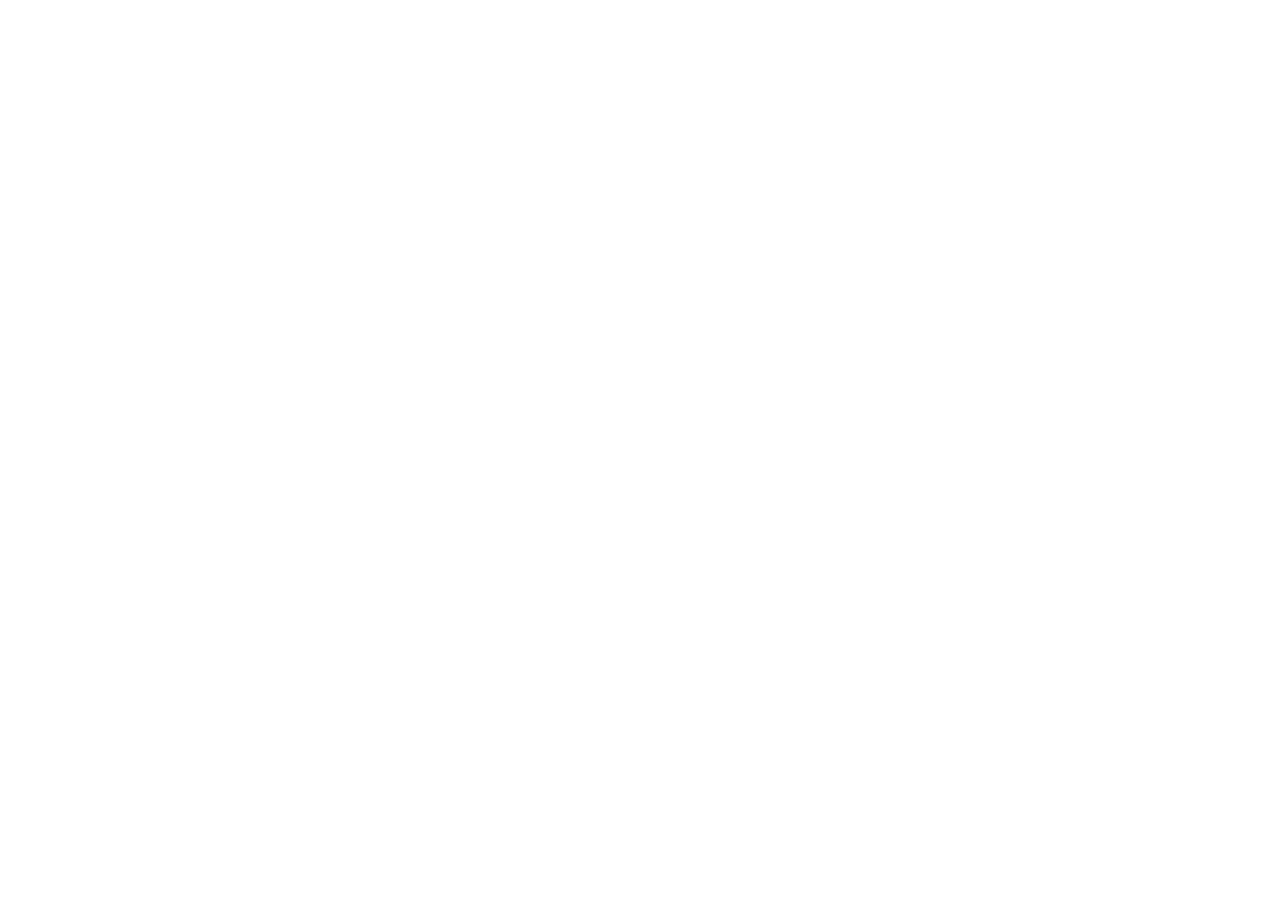
==== page/index.html @ b5261ba2 "Add files via upload" ====
<!DOCTYPE html>
<!-- Я знаю, что некоторые детали необязательны, но всё равно решила прописать для корректного отображения содержимого страницы -->
<html lang = "ru"> 
    <head>
        <meta charset="UTF-8">
        <meta name="viewport" content="width=device-width, initial-scale = 1.0">
        <title>СОЛИД БАНК - Автокредит</title>
        <link rel="stylesheet" href="../style/style.css"> 
        <script src="../style/script.js"></script>
    </head>
    <body>
        <header>
            <!-- Нас не учили именовать классы по БЭМ и в целом я только сейчас узнала, что это такое -->
             <!-- Если именование класса покажется странным, то это из-за моей неопытности -->
        </header>
    </body>

</html>
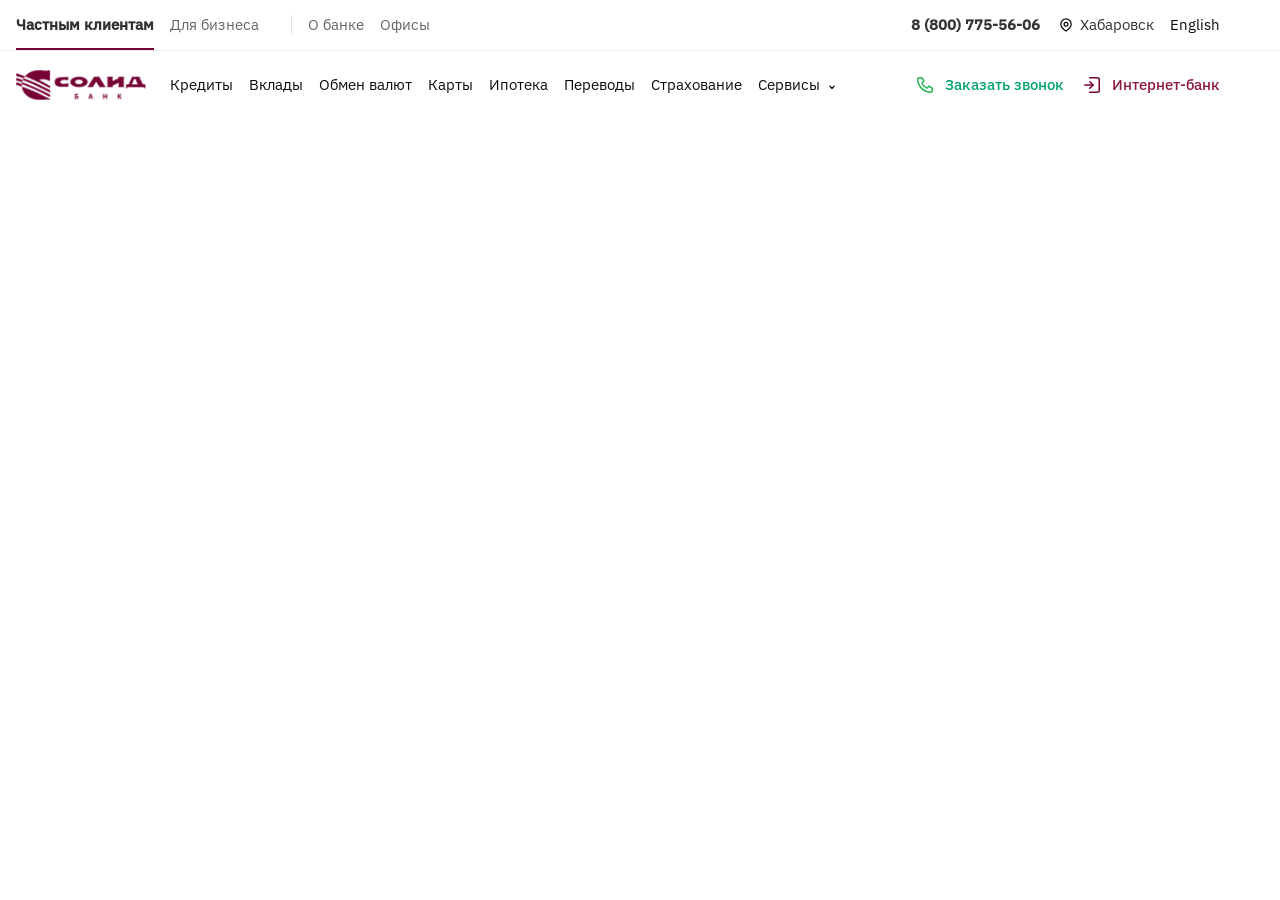
==== commit f42ffefe: "Add files via upload" ====
--- a/page/index.html
+++ b/page/index.html
@@ -8,10 +8,69 @@
         <link rel="stylesheet" href="../style/style.css"> 
         <script src="../style/script.js"></script>
     </head>
+        <!-- Нас не учили именовать классы по БЭМ и в целом я только сейчас узнала, что это такое -->
+        <!-- Если именование класса покажется странным, то это из-за моей неопытности -->
     <body>
-        <header>
-            <!-- Нас не учили именовать классы по БЭМ и в целом я только сейчас узнала, что это такое -->
-             <!-- Если именование класса покажется странным, то это из-за моей неопытности -->
+        <header class = "bank-header">
+            <div class ="bank-header__top header-top">
+                <div class = "header-top__container container">
+
+                    <nav class="header-top__nav">
+                        <a href = "#" class = "header-top__link header-top__link--active">Частным клиентам</a>
+                        <a href = "#" class = "header-top__link">Для бизнеса</a>
+                        <span class = "header-top__separator">|</span>
+                        <a href = "#" class = "header-top__link">О банке</a>
+                        <a href = "#" class = "header-top__link">Офисы</a>
+                    </nav>
+
+                    <div class = "header-top__info">
+                        <span class = "header-top__phone">8 (800) 775-56-06</span>
+                        <div class = "header-top__location">
+                            <img src = "../image/location.svg" alt = "" class = "header-top__location-icon">
+                            <span class="header-top__city">Хабаровск</span>
+                        </div>
+                        <a href = "#" class = "header-top__lang">English</a>
+                    </div>
+
+                </div>
+            </div>
+
+            <div class = "bank-header__main header-main">
+                <div class = "header-main__container container">
+                    <div class="header-main__logo logo">
+                        <img src = "../image/Logo.svg" alt = "Солид Банк" class = "logo__img">
+                    </div>
+
+                    <nav class = "header-main__nav main-menu">
+                        <ul class = "main-menu__list">
+                            <li class = "main-menu__item"><a href = "#" class = "main-menu__link">Кредиты</a></li>
+                            <li class = "main-menu__item"><a href = "#" class = "main-menu__link">Вклады</a></li>
+                            <li class = "main-menu__item"><a href = "#" class = "main-menu__link">Обмен валют</a></li>
+                            <li class = "main-menu__item"><a href = "#" class = "main-menu__link">Карты</a></li>
+                            <li class = "main-menu__item"><a href = "#" class = "main-menu__link">Ипотека</a></li>
+                            <li class = "main-menu__item"><a href = "#" class = "main-menu__link">Переводы</a></li>
+                            <li class = "main-menu__item"><a href = "#" class = "main-menu__link">Страхование</a></li>
+                            <li class = "main-menu__item">
+                                <a href = "#" class = "main-menu__link main-menu__link--dropdown">Сервисы</a>
+                                <img src = "../image/chevron.svg" class = "main-menu__arrow" alt = "">
+                            </li>
+                        </ul>
+                    </nav>
+
+                    <div class = "header-main__actions actions">
+                        <div class = "actions__item">
+                            <img src = "../image/Phone.svg" class="actions__icon-phone" alt = "">
+                            <a href = "#" class = "actions__callback">Заказать звонок</a>
+                        </div>
+
+                        <div class = "actions__item">
+                            <img src = "../image/login.svg" class = "actions__icon-login" alt = "">
+                            <a href = "#" class = "actions__login-btn">Интернет-банк</a>
+                        </div>
+                    </div>
+                </div>
+            </div>
+
         </header>
     </body>
 
--- a/style/style.css
+++ b/style/style.css
@@ -0,0 +1,253 @@
+@font-face {
+    font-family: 'IBM Plex Sans';
+    src: url('../fonts/ibm-plex-regular.ttf') format('truetype'); /*Формат добавила на всякий случай для совместимости с браузерами*/
+    font-weight: 400;
+    font-style: normal;
+    font-display: swap;
+}
+
+@font-face {
+    font-family:'IBM Plex Sans';
+    src: url('../fonts/ibm-plex-medium.ttf') format('truetype');
+    font-weight: 500;
+    font-style: normal;
+    font-display: swap;
+}
+
+
+
+/*сброс стилей*/
+
+* {
+    margin: 0;
+    padding: 0;
+    box-sizing: border-box;
+}
+
+body{
+    font-family: 'IBM Plex Sans', sans-serif;
+    font-size: 15px;
+    line-height: 1.2;
+    color: #333;
+    -webkit-font-smoothing: antialiased; /* Добавила для сглаживания букв */
+}
+
+img {
+    max-width: 100%;
+    height: auto;
+    display: block;
+}
+
+a {
+    text-decoration: none;
+    color: inherit;
+    transition: color 0.2s ease;
+}
+
+
+
+
+/*общие компоненты*/
+.container {
+    max-width: 1440px;
+    margin: 0 auto;
+    display: flex;
+    align-items: center;
+    justify-content: space-between;
+}
+
+/*хедер*/
+
+.bank-header {
+    width: 100%;
+    background: #fff;
+    position: relative;
+    z-index: 100;
+}
+
+.bank-header__top {
+    border-bottom: 1px solid #F2F2F2;
+}
+
+
+.header-top{
+    font-family: 'IBM Plex Sans', sans-serif;
+    font-size: 15px;
+    border-bottom: 1px solid #eee;
+    background-color: #fff;
+}
+
+.header-top__container {
+    padding: 0 60px 0 16px
+}
+
+.header-top__nav {
+    display: flex;
+    align-items: center;
+}
+
+.header-top__link {
+    color: #666;
+    padding: 16px 0;
+    margin-right: 16px;
+}
+
+.header-top__link--active {
+    color: #313133;
+    font-weight: 600;
+    box-shadow: inset 0 -2px 0 #760135;
+}
+
+.header-top__separator {
+    display: inline-block;
+    width: 1px;
+    height: 20px;
+    margin: 0 16px;
+    vertical-align: middle;
+    font-size: 0;
+    background-color: #E0E1E6;
+    overflow: hidden;
+}
+
+.header-top__info {
+    display: flex;
+    align-items: center;
+}
+
+.header-top__phone {
+    margin-right: 16px;
+    font-weight: 600;
+}
+
+.header-top__location {
+    display: flex;
+    align-items: center;
+    margin-right: 16px;
+}
+
+.header-top__location-icon {
+    width: 20px;
+    height: 20px;
+    margin-right: 4px;
+    display: block;
+}
+
+.header-top__lang {
+    text-decoration: none;
+    color:#0D0D0D;
+    padding: 16px 0;
+}
+
+.bank-header__main {
+    padding: 0;
+}
+
+.header-main__container {
+    padding: 0 60px 0 16px;
+    display: flex;
+    align-items: center;
+}
+
+.header-main__logo {
+    margin: 19px 24px 19px 0;
+}
+
+.logo__img {
+    width: 130px;
+    height: 30px;
+    display: block;
+}
+
+.main-menu__item {
+    display: flex;
+    align-items: center;
+    gap: 4px;
+}
+
+.main-menu__list {
+    display: flex;
+    list-style: none;
+    margin-top: 24px;
+    margin-bottom: 24px;
+    gap: 16px;
+    align-items: center;
+}
+
+.main-menu__link {
+    font-family: 'IBM Plex Sans', sans-serif;
+    font-weight: 400;
+    font-size: 15px;
+    color: #0D0D0D;
+    white-space: nowrap;
+    line-height: 20px;
+}
+
+.main-menu__link:hover {
+    color: #8B1A3E
+}
+
+.main-menu__dropdown {
+    display: flex;
+    align-items: center;
+    position:relative;
+    gap: 4px;
+}
+
+.main-menu__arrow{
+    width: 16px;
+    height: 16px;
+    margin-top: 4px;
+}
+
+.header-main__actions {
+    display: flex;
+    align-items: center;
+    margin-left: auto;
+}
+
+.actions__item {
+    display: flex;
+    align-items: center;
+}
+
+.actions__item + .actions__item {
+    margin-left: 0px;
+}
+
+.actions__icon-phone,
+.actions__icon-login {
+    width: 24px;
+    height: 24px;
+}
+
+.actions__icon-phone {
+    margin-right: 8px;
+}
+
+.actions__icon-login {
+    margin-right: 8px;
+}
+
+.action__link-green {
+    color: #00A36D;
+    font-weight: 500;
+}
+
+.actions {
+    display: flex;
+    align-items: center;
+    gap: 16px;
+}
+
+.actions__callback {
+    color: #00A36D;
+    font-weight: 500;
+}
+
+.actions__login-btn {
+    color: #8B1A3E;
+    font-weight: 500;
+    display: flex;
+    align-items: center;
+    gap: 8px
+}
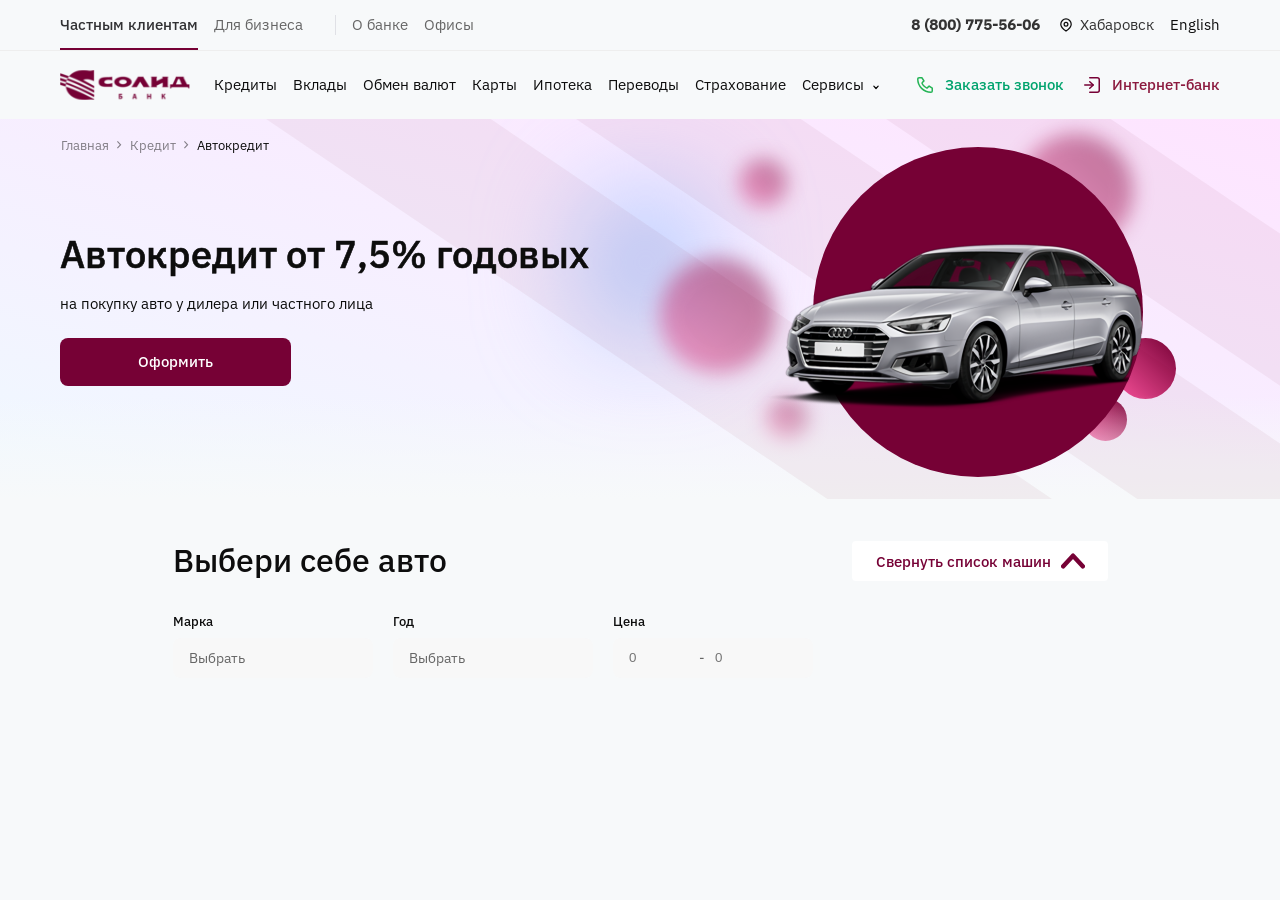
==== commit a602cc70: "Add files via upload" ====
--- a/page/index.html
+++ b/page/index.html
@@ -72,6 +72,83 @@
             </div>
 
         </header>
+
+        <main>
+
+            <section class = "hero">
+                <div class = "hero__container container">
+
+                    <div class = "hero__blur-oval"></div>
+
+                    <div class = "hero__lines-container">
+                        <div class = "hero__line hero__line--1"></div>
+                        <div class = "hero__line hero__line--2"></div>
+                        <div class = "hero__line hero__line--3"></div>
+                    </div>
+
+                    <nav class = "breadcrumb">
+                        <a href = "#" class = "breadcrumb__link">Главная</a>
+                        <img src = "../image/Vector.svg" class = "breadcrumb__arrow">
+                        <a href = "#" class = "breadcrumb__link">Кредит</a>
+                        <img src = "../image/Vector.svg" class = "breadcrumb__arrow">
+                        <a href = "#" class = "breadcrumb__current">Автокредит</a>                
+                    </nav>
+                    <div class ="hero__body">
+                        <div class = "hero__content">
+                            <h1 class = "hero__title">Автокредит от 7,5% годовых</h1>
+                            <p class = "hero__subtitle">на покупку авто у дилера или частного лица</p>
+                            <a href = "#" class = "hero__btn">Оформить</a>
+                        </div>
+
+                        <div class = "hero__visual">
+                            <div class = "hero__circle--decor hero__circle--d1"></div>
+                            <div class = "hero__circle--decor hero__circle--d2"></div>
+                            <div class = "hero__circle--decor hero__circle--d3"></div>
+                            <div class = "hero__circle--decor hero__circle--d4"></div>
+                            <div class = "hero__circle--decor hero__circle--d5"></div>
+                            <div class = "hero__circle--decor hero__circle--d6"></div>
+
+                            <div class = "hero__car-wrapper">
+                                <div class = "hero__circle hero__circle--main"></div>
+                               <img src = "../image/car.png" alt="Автомобиль" class = "hero__car">
+                            </div>
+                      </div>
+                  </div>
+                  <div class = "hero__bottom-gradient"></div>
+             </div>
+            </section>
+
+            <section class = "car-selection">
+                <div class = "container car-selection__container">
+
+                    <div class = "car-selection__header">
+                        <h2 class = "car-selection__title">Выбери себе авто</h2>
+                        <button class = "car-selection__toggle">Свернуть список машин <img src = "../image/chevron1.svg" alt = ""></button>
+                    </div>
+
+                    <div class = "car-filters">
+                        <div class = "car-filters__item">
+                            <label class = "car-filters__label">Марка</label>
+                            <div class = "car-filters__select">Выбрать</div>
+                        </div>
+                        <div class = "car-filters__item">
+                            <label class = "car-filters__label">Год</label>
+                            <div class = "car-filters__select">Выбрать</div>
+                        </div>
+                        <div class="car-filters__item">
+                            <label class = "car-filters__label">Цена</label>
+                            <div class = "car-filters__range">
+                                <input type = "text" placeholder="0">
+                                <span class = "car-filters__dash">-</span>
+                                <input type = "text" placeholder="0">
+                            </div>
+                        </div>
+                    </div>
+
+                </div>
+            </section>
+        </main>
+
     </body>
 
 </html>
--- a/style/style.css
+++ b/style/style.css
@@ -29,6 +29,7 @@
     font-size: 15px;
     line-height: 1.2;
     color: #333;
+    background-color: #F7F9FA;
     -webkit-font-smoothing: antialiased; /* Добавила для сглаживания букв */
 }
 
@@ -60,7 +61,6 @@
 
 .bank-header {
     width: 100%;
-    background: #fff;
     position: relative;
     z-index: 100;
 }
@@ -74,11 +74,10 @@
     font-family: 'IBM Plex Sans', sans-serif;
     font-size: 15px;
     border-bottom: 1px solid #eee;
-    background-color: #fff;
 }
 
 .header-top__container {
-    padding: 0 60px 0 16px
+    padding: 0 60px 0 60px
 }
 
 .header-top__nav {
@@ -94,7 +93,7 @@
 
 .header-top__link--active {
     color: #313133;
-    font-weight: 600;
+    font-weight: 500;
     box-shadow: inset 0 -2px 0 #760135;
 }
 
@@ -143,7 +142,7 @@
 }
 
 .header-main__container {
-    padding: 0 60px 0 16px;
+    padding: 0 60px 0 60px;
     display: flex;
     align-items: center;
 }
@@ -250,4 +249,395 @@
     display: flex;
     align-items: center;
     gap: 8px
+}
+
+
+/*микробаннер*/
+
+.breadcrumb {
+    position: absolute;
+    top: 19.5px;
+    left: 61px;
+    padding: 0;
+    z-index: 10;
+    display: flex;
+    gap: 8px;
+    align-items: center;
+    white-space: nowrap;
+}
+
+.breadcrumb__link {
+    font-family: 'IBM Plex Sans', sans-serif;
+    font-size: 13px;
+    font-weight: 400;
+    line-height: 1;
+    color: #0D0D0D;
+    opacity: 0.5;
+}
+
+.breadcrumb__link:hover {
+    color:760135;
+}
+
+.breadcrumb__arrow {
+    width: 5.19px;
+    height: 8.49px;
+    opacity: 0.5;
+    display: block;
+    object-fit:contain;
+    flex-shrink: 0;
+}
+
+.breadcrumb__current {
+    font-family: 'IBM Plex Sans', sans-serif;
+    font-size: 13px;
+    font-weight: 400;
+    line-height: 1;
+    opacity: 1;
+    color: #0D0D0D;
+}
+
+.hero {
+    background: linear-gradient(to top right, #EFF9FF, #FEE4FF);
+    width: 100%;
+    max-width: 1440px;
+    margin: 0 auto;
+    min-height: 380px;
+    overflow: hidden;
+    position: relative;
+}
+
+.hero__body {
+    display: flex;
+    align-items: center;
+    justify-content: space-between;
+    width: 100%;
+    flex: 1;
+    align-items: flex-start;
+}
+
+.hero__container {
+    position: relative;
+    flex-direction: column;
+    align-items: flex-start;
+    justify-content: flex-start;
+    padding: 0;
+    min-height: 380px;
+}
+
+.hero__content {
+    flex-shrink: 0;
+    z-index: 2;
+    padding-left: 60px;
+    padding-top: 112px;
+    padding-bottom: 111.5px;
+}
+
+.hero__title {
+    font-size: 38px;
+    font-weight: 500;
+    color: #0D0D0D;
+    letter-spacing: -0.2em;
+    line-height: 1.2;
+    letter-spacing: 0;
+    margin-bottom: 16px;
+    white-space: nowrap;
+    -webkit-text-stroke: 0.6px #0D0D0D;
+}
+
+.hero__subtitle {
+    font-size: 15px;
+    font-weight: 400;
+    line-height: 1.4;
+    color: #0D0D0D;
+    margin-bottom: 24px;
+}
+
+.hero__btn {
+    display: inline-flex;
+    align-items: center;
+    justify-content: center;
+    background-color: #760135;
+    color: #fff;
+    font-size: 15px;
+    font-weight: 500;
+    padding: 8px 24px;
+    border-radius: 8px;
+    gap: 10px;
+    width: 231px;
+    height: 48px;
+    transition: background-color 0.2s ease;
+}
+
+.hero__btn:hover {
+    background-color: #5a0128;
+}
+
+.hero__visual {
+    position: relative;
+    width: 524.5px;
+    height: 363.5px;
+    margin-top: 15px;
+    margin-right: 95.5px;
+    flex-shrink: 0;
+}
+
+.hero__car-wrapper {
+    position: absolute;
+    width: 412.5px;
+    height: 342.5px;
+    top: 12.5px;
+    left: 70.5px;
+    z-index: 2;
+}
+
+.hero__circle--main {
+    width: 330px;
+    height: 330px;
+    background-color: #760135;
+    border-radius: 50%;
+    position:absolute;
+    top: 0;
+    left:82.5px;
+}
+
+.hero__car {
+    position: absolute;
+    width: 413px;
+    height: auto;
+    top: 28.5px;
+    left: 1px;
+    z-index: 3;
+    max-width: none;
+
+}
+
+
+.hero__circle--decor {
+    position: absolute;
+    border-radius: 50%;
+}
+
+.hero__circle--d1,
+.hero__circle--d2,
+.hero__circle--d3,
+.hero__circle--d4 {
+    background: linear-gradient(to top right, #FF55A1, #760135);
+    opacity: 0.5;
+    filter: blur(10px);
+}
+
+.hero__circle--d5,
+.hero__circle--d6 {
+    background: linear-gradient(to top right, #FF55A1, #760135);
+    opacity: 1;
+}
+
+.hero__circle--d1 {
+    width: 48px;
+    height: 48px;
+    top: 24.5px;
+    left: 79px;
+}
+
+.hero__circle--d2 {
+    width: 115px;
+    height: 115px;
+    top: 123.5px;
+    left: 0px;
+}
+
+.hero__circle--d3 {
+    width: 42px;
+    height: 42px;
+    top: 264.5px;
+    left: 106px;
+}
+
+.hero__circle--d4 {
+    width: 115px;
+    height: 115px;
+    top: 0px;
+    left: 358px;
+}
+
+.hero__circle--d5 {
+    width: 61px;
+    height: 61px;
+    top: 204px;
+    left: 455px;
+}
+
+.hero__circle--d6 {
+    width: 43px;
+    height: 43px;
+    top: 264px;
+    left: 424px;
+}
+
+.hero__lines-container {
+    position: absolute;
+    top: 0;
+    left: 0;
+    width: 100%;
+    height: 100%;
+    z-index: 1;
+    pointer-events: none;
+}
+
+.hero__line {
+    position: absolute;
+    background-color: #760135;
+    opacity: 0.05;
+    width: 2000px;
+    height: 125.51px;
+    transform: rotate(34.1deg);
+    transform-origin: left center;
+}
+
+.hero__line--1 {
+    top: -150px;
+    left: 870px;
+}
+
+.hero__line--2 {
+    top: -150px;
+    left: 560px;
+}
+
+.hero__line--3 {
+    top: -150px;
+    left: 250px;
+}
+
+.hero__blur-oval {
+    position: absolute;
+    width: 113px;
+    height: 143px;
+    top: 72px;
+    left: 589px;
+    background: #A4C4FF;
+    border-radius: 50%;
+    filter: blur(55px);
+    opacity: 1;
+    z-index: 0;
+    pointer-events: none;
+}
+
+.hero__bottom-gradient {
+    position: absolute;
+    bottom: 0;
+    left: 0;
+    width: 100%;
+    height: 104px;
+    background: linear-gradient(180deg, rgba(247,249,250,0),#F7F9FA);
+    pointer-events: none;
+}
+
+/*Раздел с выбором авто*/
+
+.car-selection {
+    margin-top: 40px;
+    width: 100%;
+    padding-bottom: 60px;
+}
+
+.car-selection__container {
+    display: block;
+    max-width: 1440px;
+}
+
+.car-selection__header {
+    display: flex;
+    justify-content: space-between;
+    margin-top: 41px;
+    align-items: center;
+    margin-bottom: 32px;
+    padding-left: 173px;
+    padding-right: 172px;
+    width: 100%;
+}
+
+.car-selection__title {
+    width: 306px;
+    height: 42px;
+    font-family: 'IBM Plex Sans', sans-serif;
+    font-size: 32px;
+    font-weight: 500;
+    color:#0D0D0D;
+    line-height: 1.3;
+    margin-right: 24px;
+    margin: 0;
+}
+
+.car-selection__toggle {
+    background: none;
+    border: none;
+    background-color: #FFFFFF;
+    cursor: pointer;
+    display: flex;
+    align-items: center;
+    justify-content: center;
+    width: 256px;
+    height: 40px;
+    padding: 8px 24px;
+    border-radius: 4px;
+    gap: 10px;
+
+    font-family: 'IBM Plex Sans', sans-serif;
+    font-weight: 500;
+    font-size: 15px;
+    line-height: 100%;
+    letter-spacing: 0px;
+    color:#760135;
+
+    white-space: nowrap;
+}
+
+.car-selection__toggle img {
+    width: 24px;
+    height: 24px;
+    display: block;
+}
+
+.car-filters {
+    display: flex;
+    gap: 20px;
+    padding-left: 173px;
+    margin-bottom: 40px;
+}
+
+.car-filters__item {
+    display: flex;
+    flex-direction: column;
+    gap: 8px;
+}
+
+.car-filters__label {
+    font-size: 13px;
+    font-weight: 500;
+    color: #0D0D0D;
+}
+
+.car-filters__select,
+.car-filters__range {
+    background: #f8f8f8;
+    border-radius: 8px;
+    padding: 12px 16px;
+    min-width: 200px;
+    font-size: 14px;
+    color: #666;
+}
+
+.car-filters__range {
+    display: flex;
+    align-items: center;
+    gap: 10px;
+}
+
+.car-filters__range input {
+    background: none;
+    border: none;
+    width: 60px;
+    outline: none;
 }
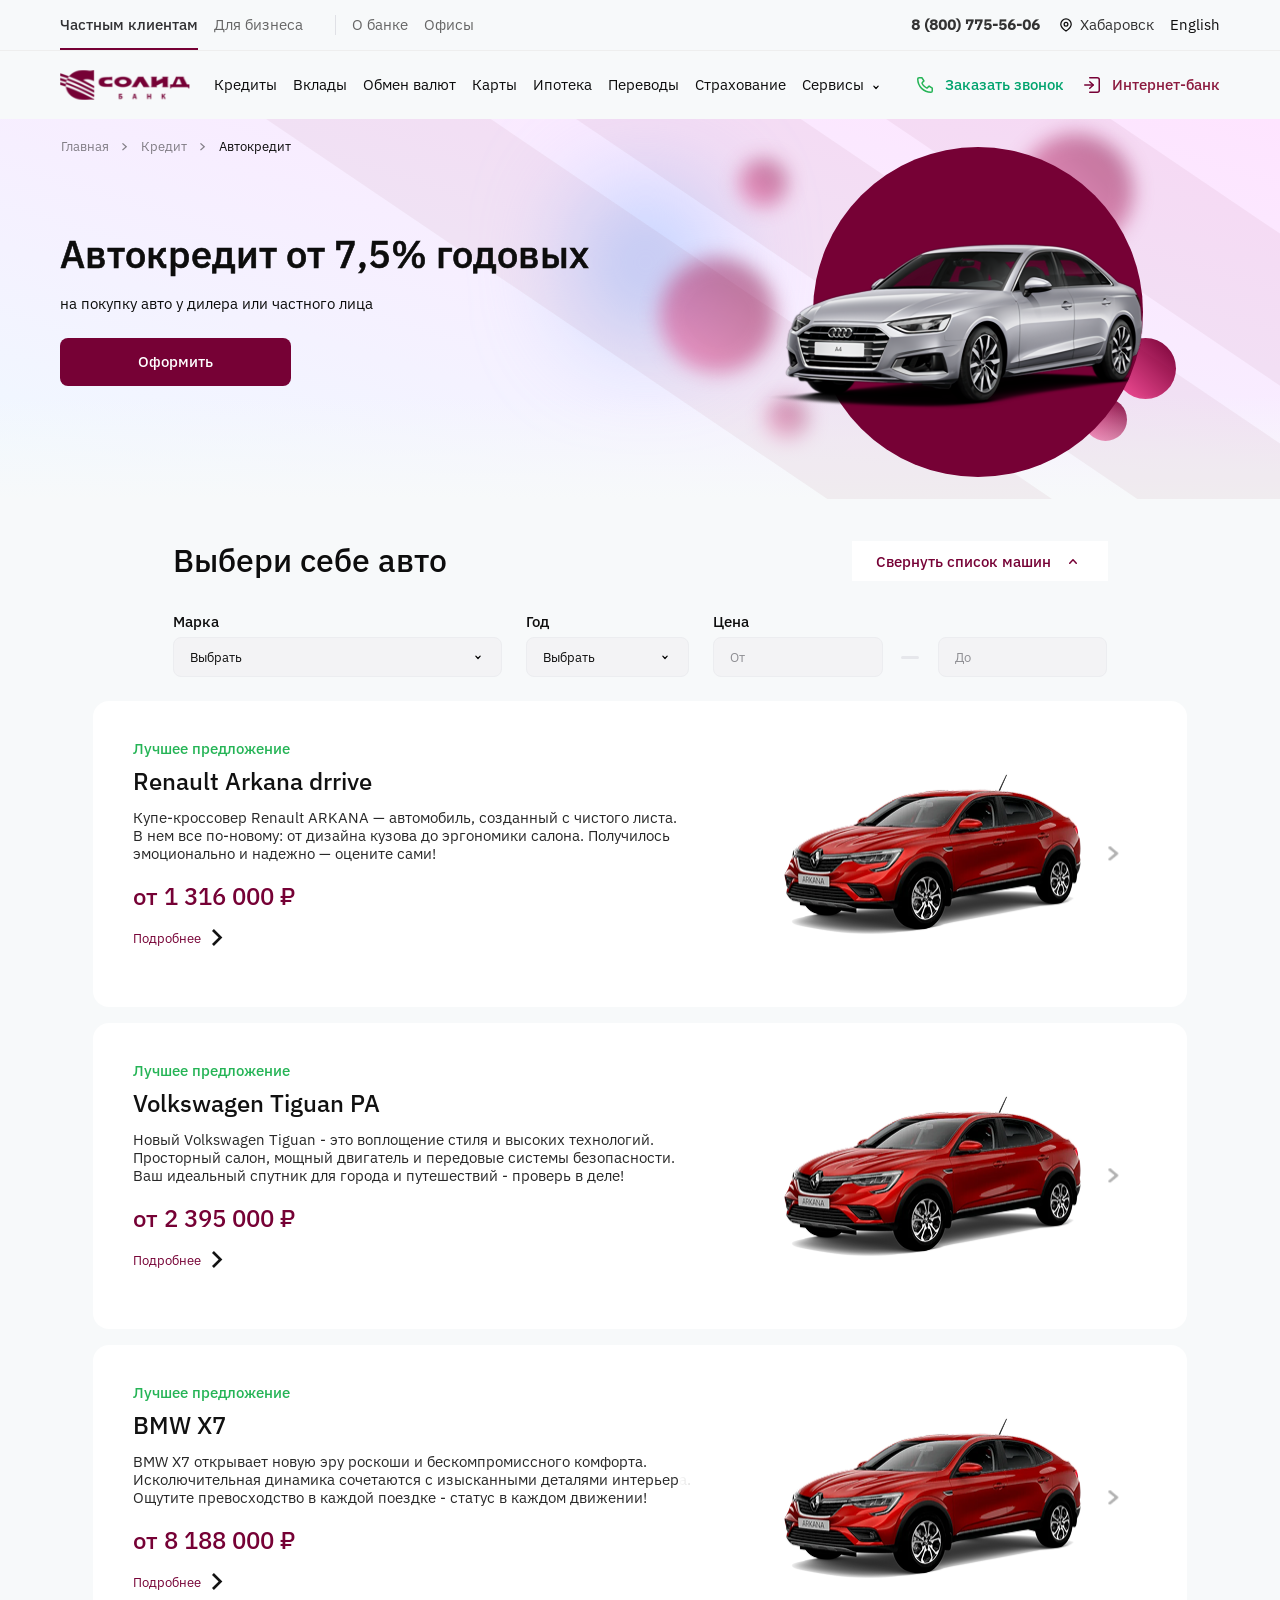
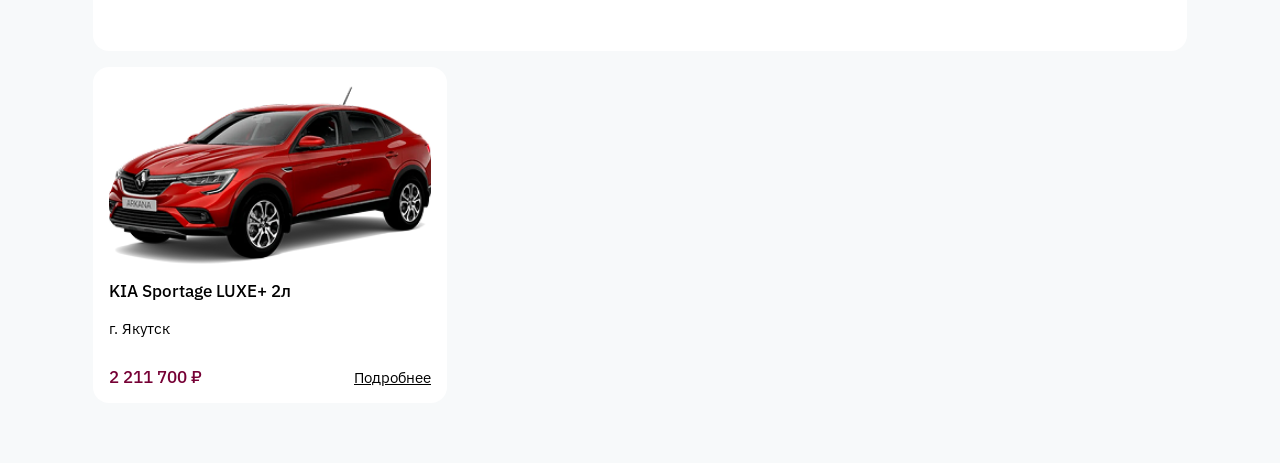
==== commit b407d85a: "Add files via upload" ====
--- a/page/index.html
+++ b/page/index.html
@@ -26,7 +26,7 @@
                     <div class = "header-top__info">
                         <span class = "header-top__phone">8 (800) 775-56-06</span>
                         <div class = "header-top__location">
-                            <img src = "../image/location.svg" alt = "" class = "header-top__location-icon">
+                            <img src = "../image/icons/location.svg" alt = "" class = "header-top__location-icon">
                             <span class="header-top__city">Хабаровск</span>
                         </div>
                         <a href = "#" class = "header-top__lang">English</a>
@@ -38,7 +38,7 @@
             <div class = "bank-header__main header-main">
                 <div class = "header-main__container container">
                     <div class="header-main__logo logo">
-                        <img src = "../image/Logo.svg" alt = "Солид Банк" class = "logo__img">
+                        <img src = "../image/icons/Logo.svg" alt = "Солид Банк" class = "logo__img">
                     </div>
 
                     <nav class = "header-main__nav main-menu">
@@ -52,19 +52,19 @@
                             <li class = "main-menu__item"><a href = "#" class = "main-menu__link">Страхование</a></li>
                             <li class = "main-menu__item">
                                 <a href = "#" class = "main-menu__link main-menu__link--dropdown">Сервисы</a>
-                                <img src = "../image/chevron.svg" class = "main-menu__arrow" alt = "">
+                                <img src = "../image/icons/arrow_down.svg" class = "main-menu__arrow" alt = "">
                             </li>
                         </ul>
                     </nav>
 
                     <div class = "header-main__actions actions">
                         <div class = "actions__item">
-                            <img src = "../image/Phone.svg" class="actions__icon-phone" alt = "">
+                            <img src = "../image/icons/Phone.svg" class="actions__icon-phone" alt = "">
                             <a href = "#" class = "actions__callback">Заказать звонок</a>
                         </div>
 
                         <div class = "actions__item">
-                            <img src = "../image/login.svg" class = "actions__icon-login" alt = "">
+                            <img src = "../image/icons/login.svg" class = "actions__icon-login" alt = "">
                             <a href = "#" class = "actions__login-btn">Интернет-банк</a>
                         </div>
                     </div>
@@ -88,9 +88,9 @@
 
                     <nav class = "breadcrumb">
                         <a href = "#" class = "breadcrumb__link">Главная</a>
-                        <img src = "../image/Vector.svg" class = "breadcrumb__arrow">
+                        <img src = "../image/icons/arrow_right.svg" class = "breadcrumb__arrow">
                         <a href = "#" class = "breadcrumb__link">Кредит</a>
-                        <img src = "../image/Vector.svg" class = "breadcrumb__arrow">
+                        <img src = "../image/icons/arrow_right.svg" class = "breadcrumb__arrow">
                         <a href = "#" class = "breadcrumb__current">Автокредит</a>                
                     </nav>
                     <div class ="hero__body">
@@ -110,7 +110,7 @@
 
                             <div class = "hero__car-wrapper">
                                 <div class = "hero__circle hero__circle--main"></div>
-                               <img src = "../image/car.png" alt="Автомобиль" class = "hero__car">
+                               <img src = "../image/cars/car_micro_banner.png" alt="Автомобиль" class = "img-responsive hero__car">
                             </div>
                       </div>
                   </div>
@@ -123,29 +123,178 @@
 
                     <div class = "car-selection__header">
                         <h2 class = "car-selection__title">Выбери себе авто</h2>
-                        <button class = "car-selection__toggle">Свернуть список машин <img src = "../image/chevron1.svg" alt = ""></button>
+                        <button class = "car-selection__toggle">
+                            Свернуть список машин 
+                            <img src = "../image/icons/arrow_up.svg" alt = "" class = "img-icon"></button>
                     </div>
 
                     <div class = "car-filters">
-                        <div class = "car-filters__item">
+                        <div class = "car-filters__item car-filters__item--brand">
                             <label class = "car-filters__label">Марка</label>
-                            <div class = "car-filters__select">Выбрать</div>
-                        </div>
-                        <div class = "car-filters__item">
+                            <div class = "car-filters__select-wrapper">
+                                <select class = "car-filters__select">
+                                    <option value = "" disabled selected>Выбрать</option>
+                                    <option value="toyota">Toyota</option>
+                                    <option value="bmw">BMW</option>
+                                    <option value="mersedes">Mercedes</option>
+                                </select>
+                                <img src = "../image/icons/arrow_down.svg" alt = "" class = "car-filters__arrow">
+                            </div>
+                        </div>
+
+                        <div class = "car-filters__item car-filters__item--year">
                             <label class = "car-filters__label">Год</label>
-                            <div class = "car-filters__select">Выбрать</div>
-                        </div>
-                        <div class="car-filters__item">
+                            <div class = "car-filters__select-wrapper">
+                                <select class = "car-filters__select">
+                                    <option value="" disabled selected>Выбрать</option>
+                                    <option value="2025">2025</option>
+                                    <option value="2024">2024</option>
+                                    <option value="2023">2023</option>
+                                    <option value="2022">2022</option>
+                                    <option value="2022">2021</option>
+                                    <option value="2022">2020</option>
+                                    <option value="2022">2019</option>
+                                    <option value="2022">2018</option>
+                                    <option value="2022">2017</option>
+                                    <option value="2022">2016</option>
+                                    <option value="2022">2015</option>
+                                    <option value="2022">2014</option>
+                                    <option value="2022">2013</option>
+                                    <option value="2022">2012</option>
+                                    <option value="2022">2011</option>
+                                </select>
+                                <img src = "../image/icons/arrow_down.svg" alt = "" class = "car-filters__arrow">
+                            </div>
+                        </div>
+
+                        <div class="car-filters__item car-filters__item--price">
                             <label class = "car-filters__label">Цена</label>
                             <div class = "car-filters__range">
-                                <input type = "text" placeholder="0">
-                                <span class = "car-filters__dash">-</span>
-                                <input type = "text" placeholder="0">
+                                <input type = "text" placeholder="От" class = "car-filters__input">
+                                <div class = "car-filters__dash-icon"></div>
+                                <input type = "text" placeholder="До" class = "car-filters__input">
                             </div>
                         </div>
                     </div>
 
                 </div>
+
+                <div class = "car-offers">
+                    <article class = "car-card car-card--best">
+                        <div class = "car-card__content">
+                            <span class = "car-card__badge">Лучшее предложение</span>
+                            <h3 class = "car-card__title">Renault Arkana drrive</h3>
+                            <p class = "car-card__description">
+                                Купе-кроссовер Renault ARKANA — автомобиль, созданный с чистого листа.<br> 
+                                В нем все по-новому: от дизайна кузова до эргономики салона. Получилось<br>
+                                эмоционально и надежно — оцените сами!
+                            </p>
+                            <div class = "car-card__price">от 1 316 000 ₽</div>
+                            <a href = "#" class = "car-card__more">
+                                Подробнее
+                                <img src = "../image/icons/arrow_right.svg" alt="" class = "car-card__arrow">
+                            </a>
+                        </div>
+                        <div class = "car-card__visual">
+                            <button class="slider-btn slider-btn--prev slider-btn--hidden" onclick="moveSlider(this, -1)">
+                                <img src = "../image/buttons/right.png" alt = "Назад" class = "slider-btn__img slider-btn__img--mirror">
+                            </button>
+                            <div class = "car-card__slider-wrapper">
+                                <div class="car-card__slider">
+                                    <div class = "car-card__slide car-card__slide--active"><img src="../image/cars/Renault_Arkana_drive/one_third.png" alt = "Renault Arkana 1" class = "car-card__img"></div>
+                                    <div class = "car-card__slide"><img src="../image/cars/Renault_Arkana_drive/front.png" alt = "Renault Arkana 2" class = "car-card__img"></div>
+                                    <div class = "car-card__slide"><img src="../image/cars/Renault_Arkana_drive/side.png" alt = "Renault Arkana 3" class = "car-card__img"></div>
+                                    <div class = "car-card__slide"><img src="../image/cars/Renault_Arkana_drive/behind.png" alt = "Renault Arkana 4" class = "car-card__img"></div>
+                                </div>
+                            </div>
+                            <button class="slider-btn slider-btn--next" onclick="moveSlider(this, 1)">
+                                <img src = "../image/buttons/right.png" alt = "Вперёд" class = "slider-btn__img">
+                            </button>
+                        </div>
+                    </article>
+                    <article class = "car-card car-card--best">
+                        <div class="car-card__content">
+                            <span class = "car-card__badge">Лучшее предложение</span>
+                            <h3 class = "car-card__title">Volkswagen Tiguan PA</h3>
+                            <p class = "car-card__description">
+                                Новый Volkswagen Tiguan - это воплощение стиля и высоких технологий.<br>
+                                Просторный салон, мощный двигатель и передовые системы безопасности.<br>
+                                Ваш идеальный спутник для города и путешествий - проверь в деле!
+                            </p>
+                            <div class = "car-card__price">от 2 395 000 ₽</div>
+                            <a href = "#" class = "car-card__more">
+                                Подробнее
+                                <img src = "../image/icons/arrow_right.svg" alt = "" class = "car-card__arrow">
+                            </a>
+                        </div>
+                        <div class = "car-card__visual">
+                            <button class = "slider-btn slider-btn--prev slider-btn--hidden" onclick="moveSlider(this, -1)">
+                                <img src = "../image/buttons/right.png" alt = "Назад" class = "slider-btn__img slider-btn__img--mirror">
+                            </button>
+                            <div class = "car-card__slider-wrapper">
+                                <div class = "car-card__slider">
+                                    <div class = "car-card__slide car-card__slide--active"><img src ="../image/cars/Renault_Arkana_drive/one_third.png" alt = "Volkswagen 1" class = "car-card__img"></div>
+                                    <div class = "car-card__slide"><img src = "../image/cars/Renault_Arkana_drive/front.png" alt = "Volkswagen 2" class = "car-card__img"></div>
+                                    <div class = "car-card__slide"><img src = "../image/cars/Renault_Arkana_drive/side.png" alt="Volkswagen 3" class="car-card__img"></div>
+                                    <div class = "car-card__slide"><img src = "../image/cars/Renault_Arkana_drive/behind.png" alt="Volkswagen 4" class="car-card__img"></div>
+                                </div>
+                            </div>
+                            <button class = "slider-btn slider-btn--next" onclick="moveSlider(this, 1)">
+                                <img src = "../image/buttons/right.png" alt="Вперёд" class="slider-btn__img">
+                            </button>
+                        </div>
+
+                    </article>
+                    <article class = "car-card car-card--best">
+                        <div class = "car-card__content">
+                            <span class = "car-card__badge">Лучшее предложение</span>
+                            <h3 class = car-card__title>BMW X7</h3>
+                            <p class = "car-card__description">
+                                BMW X7 открывает новую эру роскоши и бескомпромиссного комфорта.<br>
+                                Исколючительная динамика сочетаются с изысканными деталями интерьера.<br>
+                                Ощутите превосходство в каждой поездке - статус в каждом движении!
+                            </p>
+                            <div class = "car-card__price">от 8 188 000 ₽</div>
+                            <a href = "#" class ="car-card__more">
+                                Подробнее
+                                <img src = "../image/icons/arrow_right.svg" alt="" class = "car-card__arrow">
+                            </a>
+                        </div>
+                        <div class = "car-card__visual">
+                            <button class = "slider-btn slider-btn--prev slider-btn--hidden" onclick = "moveSlider(this, -1)">
+                                <img src = "../image/buttons/right.png" alt = "Назад" class = "slider-btn__img slider-btn__img--mirror">
+                            </button>
+                            <div class = "car-card__slider-wrapper">
+                                <div class = "car-card__slider">
+                                    <div class="car-card__slide car-card__slide--active"><img src = "../image/cars/Renault_Arkana_drive/one_third.png" alt = "BMW 1" class = "car-card__img"></div>
+                                    <div class = "car-card__slide"><img src = "../image/cars/Renault_Arkana_drive/front.png" alt = "BMW 2" class = "car-card__img"></div>
+                                    <div class = "car-card__slide"><img src = "../image/cars/Renault_Arkana_drive/side.png" alt = "BMW 3" class = "car-card__img"></div>
+                                    <div class = "car-card__slide"><img src = "../image/cars/Renault_Arkana_drive/behind.png" alt = "BMW 4" class = "car-card__img"></div>
+                                </div>
+                            </div>
+                            <button class = "slider-btn slider-btn--next" onclick="moveSlider(this, 1)">
+                                <img src = "../image/buttons/right.png" alt = "Вперёд" class = "slider-btn__img">
+                            </button>
+                        </div>
+                    </article>
+                </div>
+                <section class = "cars-catalog">
+                    <div class = "cars-grid">
+                        <article class = "car-item">
+                            <div class = "car-item__image-wrapper">
+                                <img src = "../image/cars/Renault_Arkana_drive/one_third.png" alt = "KIA Sportage" class = "car-item__img">
+                            </div>
+                            <div class = "car-item__info">
+                                <h4 class = "car-item__title">KIA Sportage LUXE+ 2л</h4>
+                                <p class = "car-item__city">г. Якутск</p>
+                                <div class = "car-item__footer">
+                                    <span class = "car-item__price">2 211 700 ₽</span>
+                                    <a href="#" class = "car-item__link">Подробнее</a>
+                                </div>
+                            </div>
+                        </article>
+                    </div>
+                </section>
             </section>
         </main>
 
--- a/style/style.css
+++ b/style/style.css
@@ -33,12 +33,6 @@
     -webkit-font-smoothing: antialiased; /* Добавила для сглаживания букв */
 }
 
-img {
-    max-width: 100%;
-    height: auto;
-    display: block;
-}
-
 a {
     text-decoration: none;
     color: inherit;
@@ -55,6 +49,18 @@
     display: flex;
     align-items: center;
     justify-content: space-between;
+}
+
+.img-responsive {
+    max-width: 100%;
+    height: auto;
+    display: block;
+}
+
+.img-icon {
+    display: inline-block;
+    vertical-align: middle;
+    flex-shrink: 0;
 }
 
 /*хедер*/
@@ -280,11 +286,12 @@
 }
 
 .breadcrumb__arrow {
-    width: 5.19px;
-    height: 8.49px;
+    width: 16px;
+    height: 16px;
     opacity: 0.5;
+    object-fit: contain;
+    padding: 4px;
     display: block;
-    object-fit:contain;
     flex-shrink: 0;
 }
 
@@ -581,7 +588,6 @@
     width: 256px;
     height: 40px;
     padding: 8px 24px;
-    border-radius: 4px;
     gap: 10px;
 
     font-family: 'IBM Plex Sans', sans-serif;
@@ -594,17 +600,22 @@
     white-space: nowrap;
 }
 
-.car-selection__toggle img {
+.car-selection .car-selection__toggle img.img-icon {
     width: 24px;
     height: 24px;
+    flex-shrink: 0;
+    min-width: 24px;
+    min-height: 24px;
+    object-fit: scale-down;
     display: block;
+    padding: 4px;
 }
 
 .car-filters {
     display: flex;
-    gap: 20px;
-    padding-left: 173px;
-    margin-bottom: 40px;
+    align-items: flex-end;
+    padding: 0 173px;
+    margin-top: 24px;
 }
 
 .car-filters__item {
@@ -614,30 +625,437 @@
 }
 
 .car-filters__label {
+    font-family: 'IBM Plex Sans', sans-serif;
+    font-size: 15px;
+    font-weight: 500;
+    line-height: 100%;
+    color: #0D0D0D;
+    text-align: left;
+}
+
+.car-filters__item--brand{
+    width: 441px;
+    margin-right: 24px;
+}
+
+.car-filters__item--year {
+    width: 219px;
+    margin-right: 24px;
+}
+
+.car-filters__select-wrapper {
+    position: relative;
+    width: 100%;
+}
+
+.car-filters__item--price {
+    width: auto;
+}
+
+.car-filters__select,
+.car-filters__input {
+    height: 40px;
+    background-color: #F3F3F5;
+    border: 1px solid #ECEDF0;
+    border-radius: 8px;
+    display:flex;
     font-size: 13px;
-    font-weight: 500;
+    font-family: 'IBM Plex Sans', sans-serif;
+    font-weight: 400;
+    color:#0D0D0D;
+}
+
+.car-filters__select {
+    width: 100%;
+    height: 40px;
+    background-color: #F3F3F5;
+    border: 1px solid #ECEDF0;
+    border-radius: 8px;
+    padding: 0 16px;
+    appearance: none;
+    -webkit-appearance: none;
+    font-family: 'IBM Plex Sans', sans-serif;
+    font-size: 13px;
+    outline: none;
+    cursor: pointer;
+}
+
+.car-filters__select span {
     color: #0D0D0D;
-}
-
-.car-filters__select,
+    font-size: 14px;
+}
+
+.car-filters__arrow {
+    position: absolute;
+    right: 16px;
+    top:50%;
+    width: 16px;
+    height: 16px;
+    transform: translateY(-50%);
+    pointer-events: none;
+}
+
 .car-filters__range {
-    background: #f8f8f8;
+    display: flex;
+    align-items: center;
+}
+
+.car-filters__input {
+    height: 40px;
+    width: 170px;
+    background-color: #F3F3F5;
+    border: 1px solid #ECEDF0;
+    font-family: 'IBM Plex Sans', sans-serif;
     border-radius: 8px;
-    padding: 12px 16px;
-    min-width: 200px;
-    font-size: 14px;
-    color: #666;
-}
-
-.car-filters__range {
-    display: flex;
-    align-items: center;
-    gap: 10px;
-}
-
-.car-filters__range input {
-    background: none;
+    font-size: 13px;
+    padding: 0 16px;
+    outline: none;
+}
+
+.car-filters__item--price .car-filters__input:last-child{
+    width: 169.4px;
+}
+
+.car-filters__dash-icon{
+    width: 18.07px;
+    height: 3px;
+    align-self: center;
+    margin: 0 18.46px 0 18.07px;
+    background-color: #E6E7EB;
+    border-radius: 3px;
+}
+
+.car-filters__input::placeholder {
+     font-family: 'IBM Plex Sans', sans-serif;
+     font-weight: 400;
+     font-size: 13px;
+     line-height: 18px;
+     color: #8E8E93;
+     opacity: 1;
+
+}
+
+.car-filters__item--ptice .car-filters__input:last-child{
+    width: 169.4px;
+}
+
+.car-filters__select-wrapper .car-filters__arrow {
+    position: absolute;
+    right: 16px;
+    top: 50%;
+    transform: translateY(-50%);
+    pointer-events: none;
+}
+
+
+/*Лучшие предложения*/
+.car-offers {
+    margin-top: 24px;
+    display: flex;
+    flex-direction: column;
+    gap: 16px;
+    width: 100%;
+    max-width: 1094px;
+    margin-left: auto;
+    margin-right: auto;
+}
+
+.car-card {
+    width: 100%;
+    height: 306px;
+    background-color: #FFFFFF;
+    border-radius: 16px;
+    display: flex;
+    position: relative;
+    overflow: hidden;
+}
+
+.car-card__content {
+    padding: 40px;
+    display: flex;
+    flex-direction: column;
+    z-index: 2;
+    position: relative;
+}
+
+.car-card__badge {
+    color: #25B456;
+    font-size: 15px;
+    font-weight: 500;
+    line-height: 100%;
+    margin-bottom: 13px;
+}
+
+.car-card__title {
+    color: #111111;
+    font-size: 24px;
+    font-weight: 500;
+    line-height: 100%;
+    margin-bottom: 16px;
+}
+
+.car-card__description {
+    color: #282828;
+    font-size: 15px;
+    font-weight: 400;
+    line-height: 1.2;
+    margin-bottom: 21px;
+}
+
+.car-card__price{
+    color: #760135;
+    font-size: 24px;
+    font-weight: 500;
+    line-height: 100%;
+    margin-bottom: 21px;
+}
+
+.car-card__more {
+    display: flex;
+    align-items: center;
+    gap:8px;
+    color: #760135;
+    font-size: 13px;
+    font-weight: 400;
+    line-height: 100%;
+    text-decoration: none;
+}
+
+.car-card__arrow {
+    width: 18px;
+    height: 18px;
+}
+
+.car-card__image-wrapper {
+    position: absolute;
+    width: 509px;
+    height: 260px;
+    top: 23px;
+    left:585px;
+    right: 0;
+    display: flex;
+    align-items: center;
+    justify-content: center;
+}
+
+.car-card__img{
+    max-width: 100%;
+    height: auto;
+    object-fit: contain;
+}
+
+.car-card__visual {
+    position: absolute;
+    width: 509px;
+    height: 260px;
+    top: 23px;
+    left: 585px;
+    display: flex;
+    align-items: center;
+    justify-content: center;
+    overflow: hidden;
+    background: transparent;
+    z-index: 2;;
+}
+
+.car-card__slider-wrapper {
+    width: 508.97px;
+    height: 166.82px;
+    overflow: hidden;
+    position: relative;
+    display: flex;
+    z-index: auto;
+    align-items: center;
+    justify-content: center;
+}
+
+.car-card__slider {
+    display: flex;
+    will-change: center;
+    width: 100%;
+    height: 100%;
+    transition: transform 0.8s ease-in;
+
+}
+.car-card__slide{
+    position: relative;
+    flex: 0 0 100%;
+    width: 100%;
+    height: 100%;
+    display: flex;
+    opacity: 1;
+    justify-content: center;
+    padding-left: 0;
+    align-items: center;
+}
+
+.car-card__slide img{
+    width: 308.97px;
+    height: 166.82px;
+    object-fit: contain;
+}
+
+.slider-btn {
+    width: 42.56px;
+    height: 42.56px;
+    position: absolute;
+    top: 108.95px;
+    background: transparent;
     border: none;
-    width: 60px;
+    padding: 0;
+    cursor: pointer;
     outline: none;
+    z-index: 110;
+    display: flex;
+    align-items: center;
+    justify-content: center;
+    opacity: 0.3;
+    transition: opacity 0.8s ease;
+}
+
+.slider-btn__img {
+    width: 11.53px;
+    height: 6.21px;
+    transform: scale(2.5);
+    object-fit: contain;
+    pointer-events: none;
+    
+}
+
+.slider-btn__img--mirror {
+    transform: scale(2.5) scaleX(-1);
+}
+
+.slider-btn--hidden {
+    opacity: 0;
+    pointer-events: none;
+}
+
+.slider-btn--prev { 
+    left:  53.11px;
+}
+
+.slider-btn--next { 
+    right: 53.11px;
+}
+
+.slider-btn--next .arrow-icon {
+    transform: rotate(225deg);
+}
+
+.car-card__visual::before,
+.car-card__visual::after {
+    content: "";
+    position: absolute;
+    top: 0;
+    width: 76.6px;
+    height: 100%;
+    z-index:100;
+    pointer-events: none;
+}
+
+.car-card__visual::before{
+    left: 0;
+    background: linear-gradient(90deg, #FFFFFF 0%, rgba(255,255,255,0)100%);
+}
+
+.car-card__visual::after{
+    right: 0;
+    background: linear-gradient(270deg, #FFFFFF 0%, rgba(255,255,255,0) 100%);
+}
+
+.car-card__slide--active {
+    opacity: 1;
+    z-index: 2;
+}
+
+
+
+/*список машин*/
+.cars-catalog {
+    margin-top: 16px;
+    padding: 0 173px;
+    width: 100%;
+    box-sizing: border-box;
+}
+
+.cars-grid {
+    display: grid;
+    grid-template-columns: repeat(3, 354px);
+    column-gap: 16px;
+    row-gap: 14px;
+    justify-content: center;
+}
+
+.car-item {
+    width: 354px;
+    height: 336px;
+    background: #FFFFFF;
+    border-radius: 16px;
+    padding: 16px;
+    box-sizing: border-box;
+    display: flex;
+    flex-direction: column;
+    position: relative;
+}
+
+.car-item__image-wrapper {
+    width: 322px;
+    height: 200px;
+    border-radius: 16px;
+    overflow: hidden;
+    margin-bottom: 16px;
+}
+
+.car-item__img {
+    width: 100%;
+    height: 100%;
+    object-fit: cover;
+    transition: transform 0.4 ease;
+}
+
+.car-item:hover .car-item__img{
+    transform: scale(1.1);
+}
+
+.car-item__title{
+    font-family: "IBM Plex Sans", sans-serif;
+    font-weight: 500;
+    font-size: 17px;
+    line-height: 100%;
+    margin: 0 0 16px 0;
+    height: 22px;
+    color: #000;
+}
+
+.car-item__city{
+    font-family: 'IBM PLex Sans', sans-serif;
+    font-weight: 400;
+    font-size: 15px;
+    line-height: 100%;
+    margin: 0 0 28px 0;
+    color: #000;
+    height: 20px;
+}
+
+.car-item__footer {
+    display: flex;
+    justify-content: space-between;
+    align-items: baseline;
+}
+
+.car-item__price {
+    font-family: 'IBM Plex Sans',sans-serif;
+    font-weight: 500;
+    font-size: 17px;
+    line-height: 100%;
+    color: #760135
+}
+
+.car-item__link {
+    font-family: 'IBM Plex Sans', sans-serif;
+    font-size: 15px;
+    color: #000;
+    text-decoration: underline;
+    opacity: 1;
 }
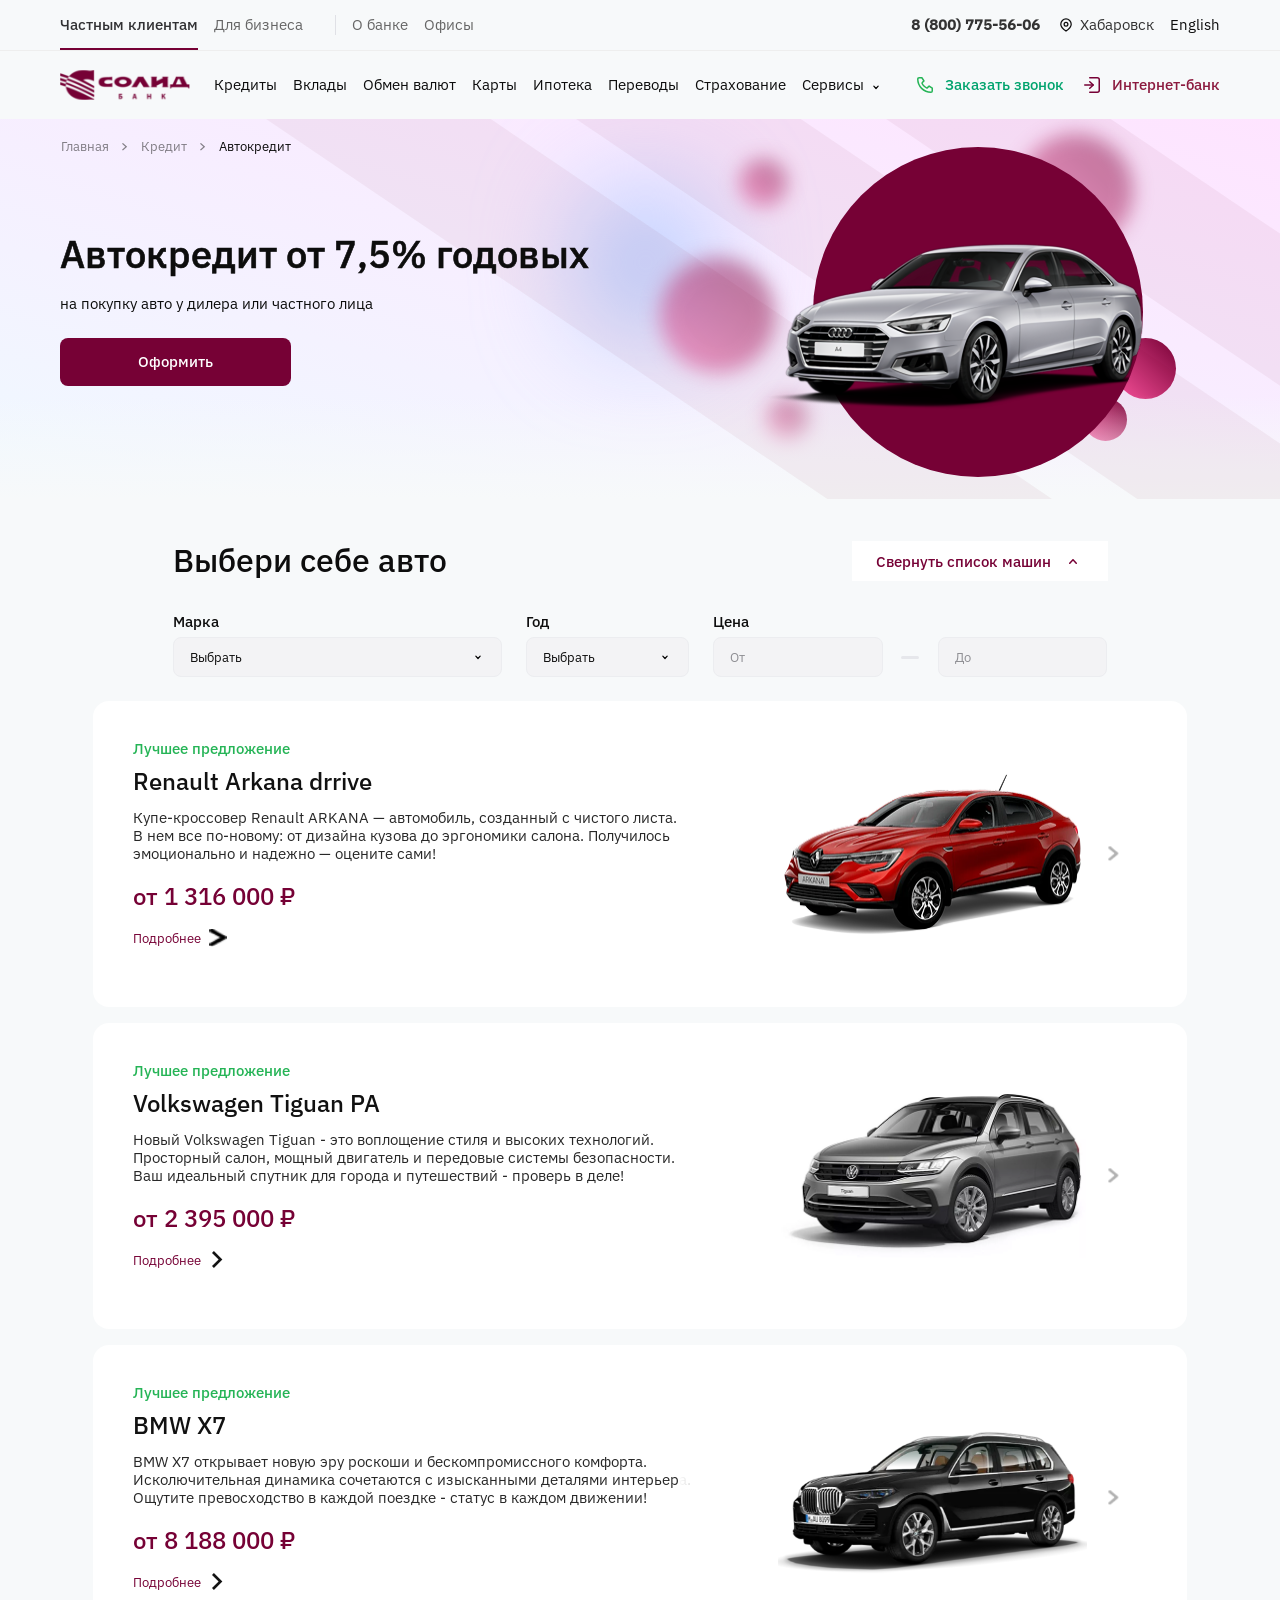
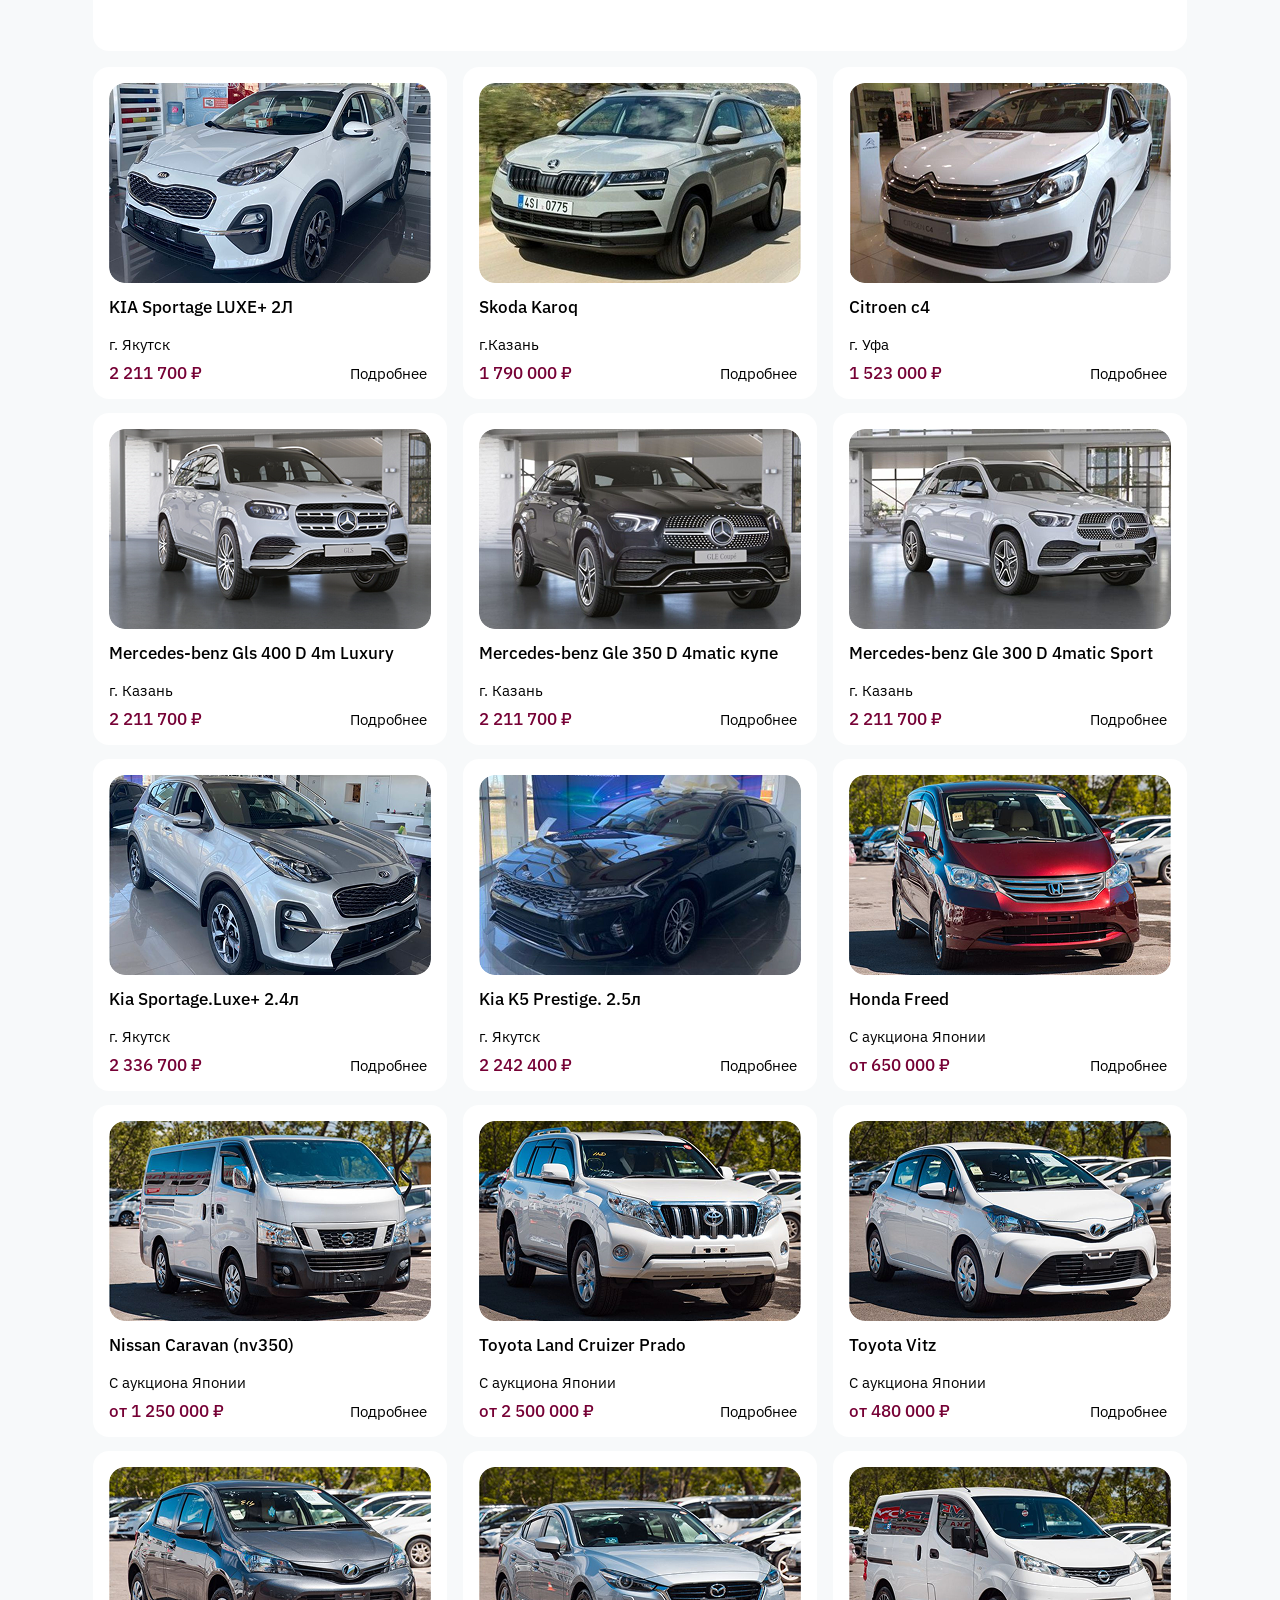
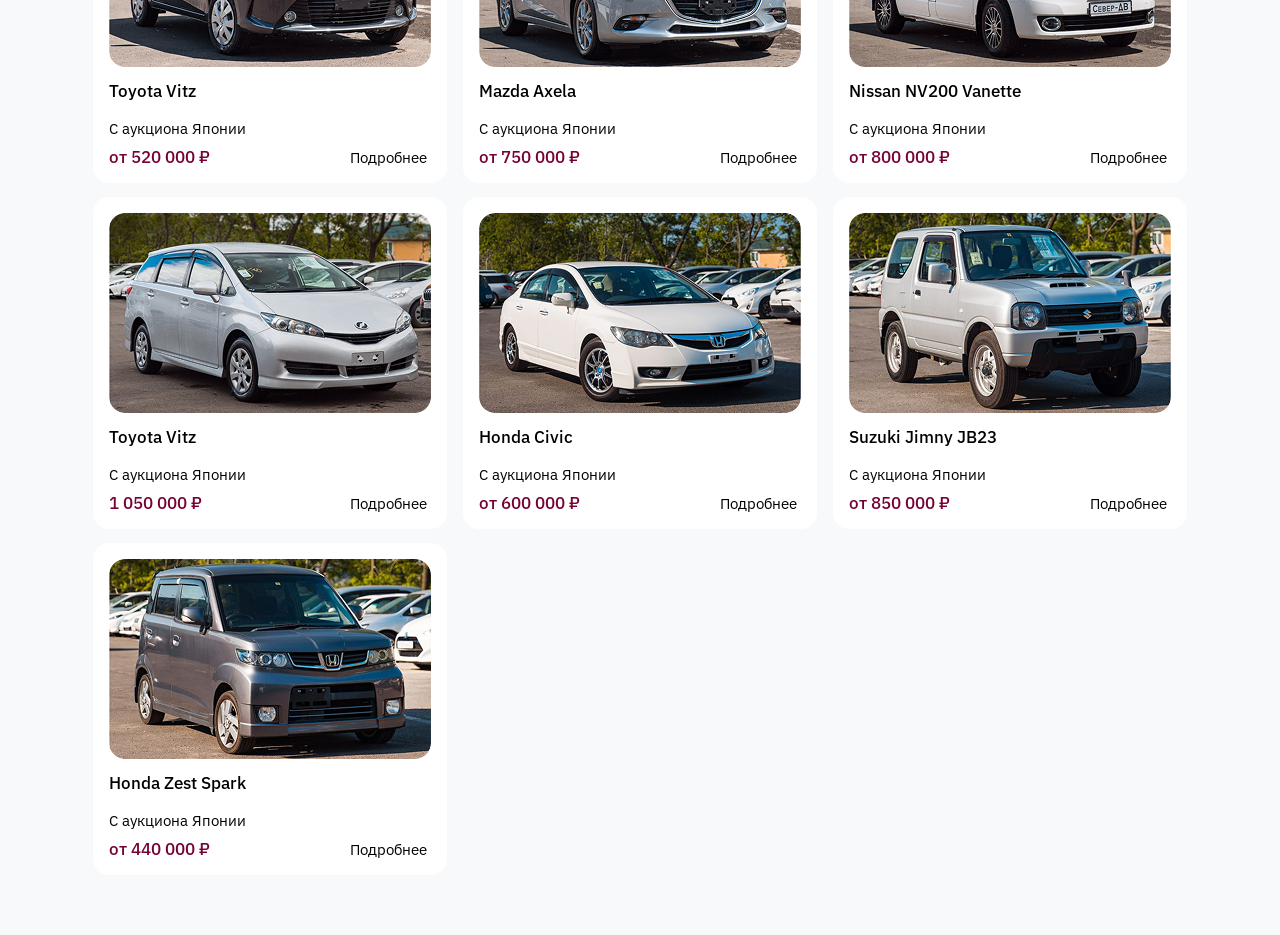
==== commit 72209848: "Add files via upload" ====
--- a/page/index.html
+++ b/page/index.html
@@ -192,7 +192,7 @@
                             <div class = "car-card__price">от 1 316 000 ₽</div>
                             <a href = "#" class = "car-card__more">
                                 Подробнее
-                                <img src = "../image/icons/arrow_right.svg" alt="" class = "car-card__arrow">
+                                <img src = "../image/buttons/right.png" alt="" class = "car-card__arrow">
                             </a>
                         </div>
                         <div class = "car-card__visual">
@@ -233,10 +233,10 @@
                             </button>
                             <div class = "car-card__slider-wrapper">
                                 <div class = "car-card__slider">
-                                    <div class = "car-card__slide car-card__slide--active"><img src ="../image/cars/Renault_Arkana_drive/one_third.png" alt = "Volkswagen 1" class = "car-card__img"></div>
-                                    <div class = "car-card__slide"><img src = "../image/cars/Renault_Arkana_drive/front.png" alt = "Volkswagen 2" class = "car-card__img"></div>
-                                    <div class = "car-card__slide"><img src = "../image/cars/Renault_Arkana_drive/side.png" alt="Volkswagen 3" class="car-card__img"></div>
-                                    <div class = "car-card__slide"><img src = "../image/cars/Renault_Arkana_drive/behind.png" alt="Volkswagen 4" class="car-card__img"></div>
+                                    <div class = "car-card__slide car-card__slide--active"><img src ="../image/cars/Volkswagen_Tiguan_PA/one_third.png" alt = "Volkswagen 1" class = "car-card__img"></div>
+                                    <div class = "car-card__slide"><img src = "../image/cars/Volkswagen_Tiguan_PA/behind_one_third.png" alt = "Volkswagen 2" class = "car-card__img"></div>
+                                    <div class = "car-card__slide"><img src = "../image/cars/Volkswagen_Tiguan_PA/side.png" alt="Volkswagen 3" class="car-card__img"></div>
+                                    <div class = "car-card__slide"><img src = "../image/cars/Volkswagen_Tiguan_PA/behind.png" alt="Volkswagen 4" class="car-card__img"></div>
                                 </div>
                             </div>
                             <button class = "slider-btn slider-btn--next" onclick="moveSlider(this, 1)">
@@ -266,10 +266,10 @@
                             </button>
                             <div class = "car-card__slider-wrapper">
                                 <div class = "car-card__slider">
-                                    <div class="car-card__slide car-card__slide--active"><img src = "../image/cars/Renault_Arkana_drive/one_third.png" alt = "BMW 1" class = "car-card__img"></div>
-                                    <div class = "car-card__slide"><img src = "../image/cars/Renault_Arkana_drive/front.png" alt = "BMW 2" class = "car-card__img"></div>
-                                    <div class = "car-card__slide"><img src = "../image/cars/Renault_Arkana_drive/side.png" alt = "BMW 3" class = "car-card__img"></div>
-                                    <div class = "car-card__slide"><img src = "../image/cars/Renault_Arkana_drive/behind.png" alt = "BMW 4" class = "car-card__img"></div>
+                                    <div class="car-card__slide car-card__slide--active"><img src = "../image/cars/BMW_X7/one_third.png" alt = "BMW 1" class = "car-card__img"></div>
+                                    <div class = "car-card__slide"><img src = "../image/cars/BMW_X7/side.png" alt = "BMW 2" class = "car-card__img"></div>
+                                    <div class = "car-card__slide"><img src = "../image/cars/BMW_X7/front.png" alt = "BMW 3" class = "car-card__img"></div>
+                                    <div class = "car-card__slide"><img src = "../image/cars/BMW_X7/behind.png" alt = "BMW 4" class = "car-card__img"></div>
                                 </div>
                             </div>
                             <button class = "slider-btn slider-btn--next" onclick="moveSlider(this, 1)">
@@ -282,10 +282,10 @@
                     <div class = "cars-grid">
                         <article class = "car-item">
                             <div class = "car-item__image-wrapper">
-                                <img src = "../image/cars/Renault_Arkana_drive/one_third.png" alt = "KIA Sportage" class = "car-item__img">
-                            </div>
-                            <div class = "car-item__info">
-                                <h4 class = "car-item__title">KIA Sportage LUXE+ 2л</h4>
+                                <img src = "../image/cars/catalog/KIA_sportage.png" alt = "KIA Sportage" class = "car-item__img">
+                            </div>
+                            <div class = "car-item__info">
+                                <h4 class = "car-item__title">KIA Sportage LUXE+ 2Л</h4>
                                 <p class = "car-item__city">г. Якутск</p>
                                 <div class = "car-item__footer">
                                     <span class = "car-item__price">2 211 700 ₽</span>
@@ -293,6 +293,259 @@
                                 </div>
                             </div>
                         </article>
+
+                        <article class = "car-item">
+                            <div class="car-item__image-wrapper">
+                                <img src = "../image/cars/catalog/Skoda_Karoq.png" alt = "Skoda Karoq" class = "car-item__img">
+                            </div>
+                            <div class = "car-item__info">
+                                <h4 class = "car-item__title">Skoda Karoq</h4>
+                                <p class ="car-item__city">г.Казань</p>
+                                <div class = "car-item__footer">
+                                    <span class = "car-item__price">1 790 000 ₽</span>
+                                    <a href ="#" class = "car-item__link">Подробнее</a>
+                                </div>
+                            </div>
+                        </article>
+
+                        <article class = car-item>
+                            <div class = "car-item__image-wrapper">
+                                <img src = "../image/cars/catalog/Citroen_c4.png" alt = "Citroen c4" class = "car-item__img">
+                            </div>
+                            <div class = "car-item__info">
+                                <h4 class = "car-item__title">Citroen c4</h4>
+                                <p class = "car-item__city">г. Уфа</p>
+                                <div class = "car-item__footer">
+                                    <span class = "car-item__price">1 523 000 ₽</span>
+                                    <a href = "#" class = "car-item__link">Подробнее</a>
+                                </div>
+                            </div>
+                        </article>
+
+                        <article class = car-item>
+                            <div class = "car-item__image-wrapper">
+                                <img src = "../image/cars/catalog/Mercedes_benz_Gls400.png" alt = "Mercedes-benz Gls 400 D 4m Luxury" class = "car-item__img">
+                            </div>
+                            <div class = "car-item__info">
+                                <h4 class = "car-item__title">Mercedes-benz Gls 400 D 4m Luxury</h4>
+                                <p class = "car-item__city">г. Казань</p>
+                                <div class = "car-item__footer">
+                                    <span class = "car-item__price">2 211 700 ₽</span>
+                                    <a href = "#" class = "car-item__link">Подробнее</a>
+                                </div>
+                            </div>
+                        </article>
+
+                        <article class = car-item>
+                            <div class = "car-item__image-wrapper">
+                                <img src = "../image/cars/catalog/Mercedes_bens_Gle350.png" alt = "Mercedes-benz Gle 350 D 4matic купе" class = "car-item__img">
+                            </div>
+                            <div class = "car-item__info">
+                                <h4 class = "car-item__title">Mercedes-benz Gle 350 D 4matic купе</h4>
+                                <p class = "car-item__city">г. Казань</p>
+                                <div class = "car-item__footer">
+                                    <span class = "car-item__price">2 211 700 ₽</span>
+                                    <a href = "#" class = "car-item__link">Подробнее</a>
+                                </div>
+                            </div>
+                        </article>
+
+                        <article class = car-item>
+                            <div class = "car-item__image-wrapper">
+                                <img src = "../image/cars/catalog/Meredes_benz_Gle300.png" alt = "Mercedes-benz Gle 300 D 4matic Sport" class = "car-item__img">
+                            </div>
+                            <div class = "car-item__info">
+                                <h4 class = "car-item__title">Mercedes-benz Gle 300 D 4matic Sport</h4>
+                                <p class = "car-item__city">г. Казань</p>
+                                <div class = "car-item__footer">
+                                    <span class = "car-item__price">2 211 700 ₽</span>
+                                    <a href = "#" class = "car-item__link">Подробнее</a>
+                                </div>
+                            </div>
+                        </article>
+
+                        <article class = car-item>
+                            <div class = "car-item__image-wrapper">
+                                <img src = "../image/cars/catalog/Kia_sportage2_4.png" alt = "Kia Sportage.Luxe + 2.4л" class = "car-item__img">
+                            </div>
+                            <div class = "car-item__info">
+                                <h4 class = "car-item__title">Kia Sportage.Luxe+ 2.4л</h4>
+                                <p class = "car-item__city">г. Якутск</p>
+                                <div class = "car-item__footer">
+                                    <span class = "car-item__price">2 336 700 ₽</span>
+                                    <a href = "#" class = "car-item__link">Подробнее</a>
+                                </div>
+                            </div>
+                        </article>
+
+                        <article class = car-item>
+                            <div class = "car-item__image-wrapper">
+                                <img src = "../image/cars/catalog/KIA_K5.png" alt = "Kia K5 Prestige. 2.5л" class = "car-item__img">
+                            </div>
+                            <div class = "car-item__info">
+                                <h4 class = "car-item__title">Kia K5 Prestige. 2.5л</h4>
+                                <p class = "car-item__city">г. Якутск</p>
+                                <div class = "car-item__footer">
+                                    <span class = "car-item__price">2 242 400 ₽</span>
+                                    <a href = "#" class = "car-item__link">Подробнее</a>
+                                </div>
+                            </div>
+                        </article>
+
+                        <article class = car-item>
+                            <div class = "car-item__image-wrapper">
+                                <img src = "../image/cars/catalog/Honda_Freed.png" alt = "Honda Freed" class = "car-item__img">
+                            </div>
+                            <div class = "car-item__info">
+                                <h4 class = "car-item__title">Honda Freed</h4>
+                                <p class = "car-item__city">С аукциона Японии</p>
+                                <div class = "car-item__footer">
+                                    <span class = "car-item__price">от 650 000 ₽</span>
+                                    <a href = "#" class = "car-item__link">Подробнее</a>
+                                </div>
+                            </div>
+                        </article>
+
+                        <article class = car-item>
+                            <div class = "car-item__image-wrapper">
+                                <img src = "../image/cars/catalog/Nissan_Caravan_nv350.png" alt = "Nissan Caravan (nv350)" class = "car-item__img">
+                            </div>
+                            <div class = "car-item__info">
+                                <h4 class = "car-item__title">Nissan Caravan (nv350)</h4>
+                                <p class = "car-item__city">С аукциона Японии</p>
+                                <div class = "car-item__footer">
+                                    <span class = "car-item__price">от 1 250 000 ₽</span>
+                                    <a href = "#" class = "car-item__link">Подробнее</a>
+                                </div>
+                            </div>
+                        </article>
+
+                        <article class = car-item>
+                            <div class = "car-item__image-wrapper">
+                                <img src = "../image/cars/catalog/Toyota_Land_Cruizer_Prado.png" alt = "Toyota Land Cruizer Prado" class = "car-item__img">
+                            </div>
+                            <div class = "car-item__info">
+                                <h4 class = "car-item__title">Toyota Land Cruizer Prado</h4>
+                                <p class = "car-item__city">С аукциона Японии</p>
+                                <div class = "car-item__footer">
+                                    <span class = "car-item__price">от 2 500 000 ₽</span>
+                                    <a href = "#" class = "car-item__link">Подробнее</a>
+                                </div>
+                            </div>
+                        </article>
+
+                        <article class = car-item>
+                            <div class = "car-item__image-wrapper">
+                                <img src = "../image/cars/catalog/Toyota_Vitz.png" alt = "Toyota Vitz" class = "car-item__img">
+                            </div>
+                            <div class = "car-item__info">
+                                <h4 class = "car-item__title">Toyota Vitz</h4>
+                                <p class = "car-item__city">C аукциона Японии</p>
+                                <div class = "car-item__footer">
+                                    <span class = "car-item__price">от 480 000 ₽</span>
+                                    <a href = "#" class = "car-item__link">Подробнее</a>
+                                </div>
+                            </div>
+                        </article>
+
+                        <article class = car-item>
+                            <div class = "car-item__image-wrapper">
+                                <img src = "../image/cars/catalog/Toyota_Vitz_black.png" alt = "Toyota Vitz" class = "car-item__img">
+                            </div>
+                            <div class = "car-item__info">
+                                <h4 class = "car-item__title">Toyota Vitz</h4>
+                                <p class = "car-item__city">С аукциона Японии</p>
+                                <div class = "car-item__footer">
+                                    <span class = "car-item__price">от 520 000 ₽</span>
+                                    <a href = "#" class = "car-item__link">Подробнее</a>
+                                </div>
+                            </div>
+                        </article>
+
+                        <article class = car-item>
+                            <div class = "car-item__image-wrapper">
+                                <img src = "../image/cars/catalog/Mazda_Axela.png" alt = "Mazda Axela" class = "car-item__img">
+                            </div>
+                            <div class = "car-item__info">
+                                <h4 class = "car-item__title">Mazda Axela</h4>
+                                <p class = "car-item__city">С аукциона Японии</p>
+                                <div class = "car-item__footer">
+                                    <span class = "car-item__price">от 750 000 ₽</span>
+                                    <a href = "#" class = "car-item__link">Подробнее</a>
+                                </div>
+                            </div>
+                        </article>
+
+                        <article class = car-item>
+                            <div class = "car-item__image-wrapper">
+                                <img src = "../image/cars/catalog/Nissan_NV200_Vanette.png" alt = "Nissan NV200 Vanette" class = "car-item__img">
+                            </div>
+                            <div class = "car-item__info">
+                                <h4 class = "car-item__title">Nissan NV200 Vanette</h4>
+                                <p class = "car-item__city">С аукциона Японии</p>
+                                <div class = "car-item__footer">
+                                    <span class = "car-item__price">от 800 000 ₽</span>
+                                    <a href = "#" class = "car-item__link">Подробнее</a>
+                                </div>
+                            </div>
+                        </article>
+
+                        <article class = car-item>
+                            <div class = "car-item__image-wrapper">
+                                <img src = "../image/cars/catalog/Toyota_Vitz_Grey.png" alt = "Toyota Vitz Grey" class = "car-item__img">
+                            </div>
+                            <div class = "car-item__info">
+                                <h4 class = "car-item__title">Toyota Vitz</h4>
+                                <p class = "car-item__city">С аукциона Японии</p>
+                                <div class = "car-item__footer">
+                                    <span class = "car-item__price">1 050 000 ₽</span>
+                                    <a href = "#" class = "car-item__link">Подробнее</a>
+                                </div>
+                            </div>
+                        </article>
+
+                        <article class = car-item>
+                            <div class = "car-item__image-wrapper">
+                                <img src = "../image/cars/catalog/Honda_Civic.png" alt = "Honda Civic" class = "car-item__img">
+                            </div>
+                            <div class = "car-item__info">
+                                <h4 class = "car-item__title">Honda Civic</h4>
+                                <p class = "car-item__city">С аукциона Японии</p>
+                                <div class = "car-item__footer">
+                                    <span class = "car-item__price">от 600 000 ₽</span>
+                                    <a href = "#" class = "car-item__link">Подробнее</a>
+                                </div>
+                            </div>
+                        </article>
+
+                        <article class = car-item>
+                            <div class = "car-item__image-wrapper">
+                                <img src = "../image/cars/catalog/Suzuki_Jimny_JB23.png" alt = "Suzuki Jimny JB23" class = "car-item__img">
+                            </div>
+                            <div class = "car-item__info">
+                                <h4 class = "car-item__title">Suzuki Jimny JB23</h4>
+                                <p class = "car-item__city">С аукциона Японии</p>
+                                <div class = "car-item__footer">
+                                    <span class = "car-item__price">от 850 000 ₽</span>
+                                    <a href = "#" class = "car-item__link">Подробнее</a>
+                                </div>
+                            </div>
+                        </article>
+
+                        <article class = car-item>
+                            <div class = "car-item__image-wrapper">
+                                <img src = "../image/cars/catalog/Honda_Zest_Spark.png" alt = "Honda Zest Spark" class = "car-item__img">
+                            </div>
+                            <div class = "car-item__info">
+                                <h4 class = "car-item__title">Honda Zest Spark</h4>
+                                <p class = "car-item__city">С аукциона Японии</p>
+                                <div class = "car-item__footer">
+                                    <span class = "car-item__price">от 440 000 ₽</span>
+                                    <a href = "#" class = "car-item__link">Подробнее</a>
+                                </div>
+                            </div>
+                        </article>
+                        
                     </div>
                 </section>
             </section>
--- a/style/style.css
+++ b/style/style.css
@@ -989,7 +989,7 @@
 
 .car-item {
     width: 354px;
-    height: 336px;
+    min-height: 1px;
     background: #FFFFFF;
     border-radius: 16px;
     padding: 16px;
@@ -1000,7 +1000,7 @@
 }
 
 .car-item__image-wrapper {
-    width: 322px;
+    width: 100%px;
     height: 200px;
     border-radius: 16px;
     overflow: hidden;
@@ -1009,13 +1009,14 @@
 
 .car-item__img {
     width: 100%;
-    height: 100%;
-    object-fit: cover;
-    transition: transform 0.4 ease;
+    height: auto;
+    object-fit: contain;
+    transition: transform 0.66s ease-in-out;
+    display: block
 }
 
 .car-item:hover .car-item__img{
-    transform: scale(1.1);
+    transform: scale(1.08);
 }
 
 .car-item__title{
@@ -1033,7 +1034,7 @@
     font-weight: 400;
     font-size: 15px;
     line-height: 100%;
-    margin: 0 0 28px 0;
+    margin: 0 0 8px 0;
     color: #000;
     height: 20px;
 }
@@ -1056,6 +1057,44 @@
     font-family: 'IBM Plex Sans', sans-serif;
     font-size: 15px;
     color: #000;
-    text-decoration: underline;
+    text-decoration: none;
+    display: flex;
+    align-items: center;
+    position: relative;
+    transition: color 0.3s ease;
+}
+
+.car-item__arrow {
+    opacity: 0;
+    transform: translateX(-10px);
+    transition: all 0.3s ease;
+}
+
+.car-item__link::after{
+    content: '';
+    display: inline-block;
+    width: 14px;
+    height: 14px;
+    background: url('../image/buttons/right.png') no-repeat center / contain;
+    background-size: contain;
+    margin-left: 0;
+    opacity: 0;
+    margin-left: -10px;
+    transition: all 0.3s ease;
+    transform: translateX(-10px);
+}
+
+.car-item:hover .car-item__link {
+    color:#760135
+}
+
+.car-item:hover .car-item__link::after{
     opacity: 1;
+    margin-left: 8px;
+    transform: translateX(0);
+}
+
+.car-item:hover .car-item__arrow {
+    opacity: 1;
+    transform: translateX(8px);
 }
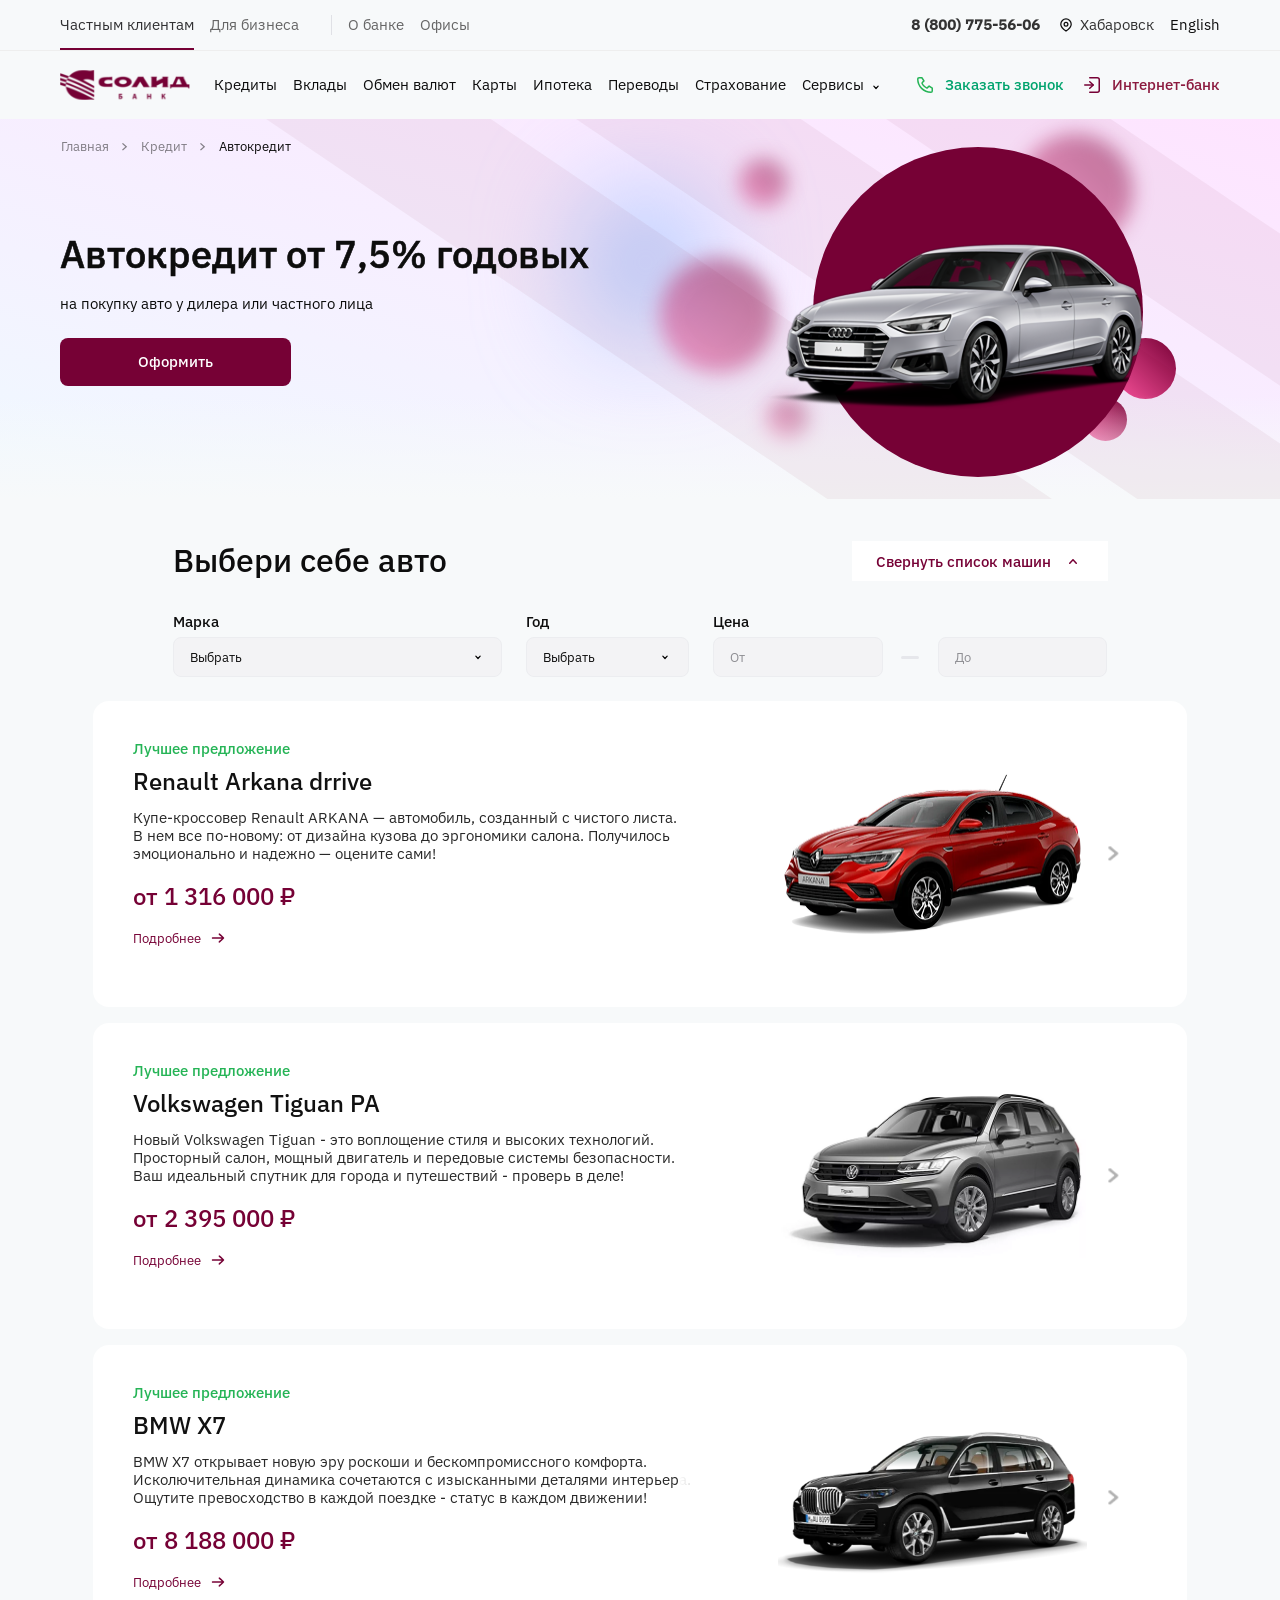
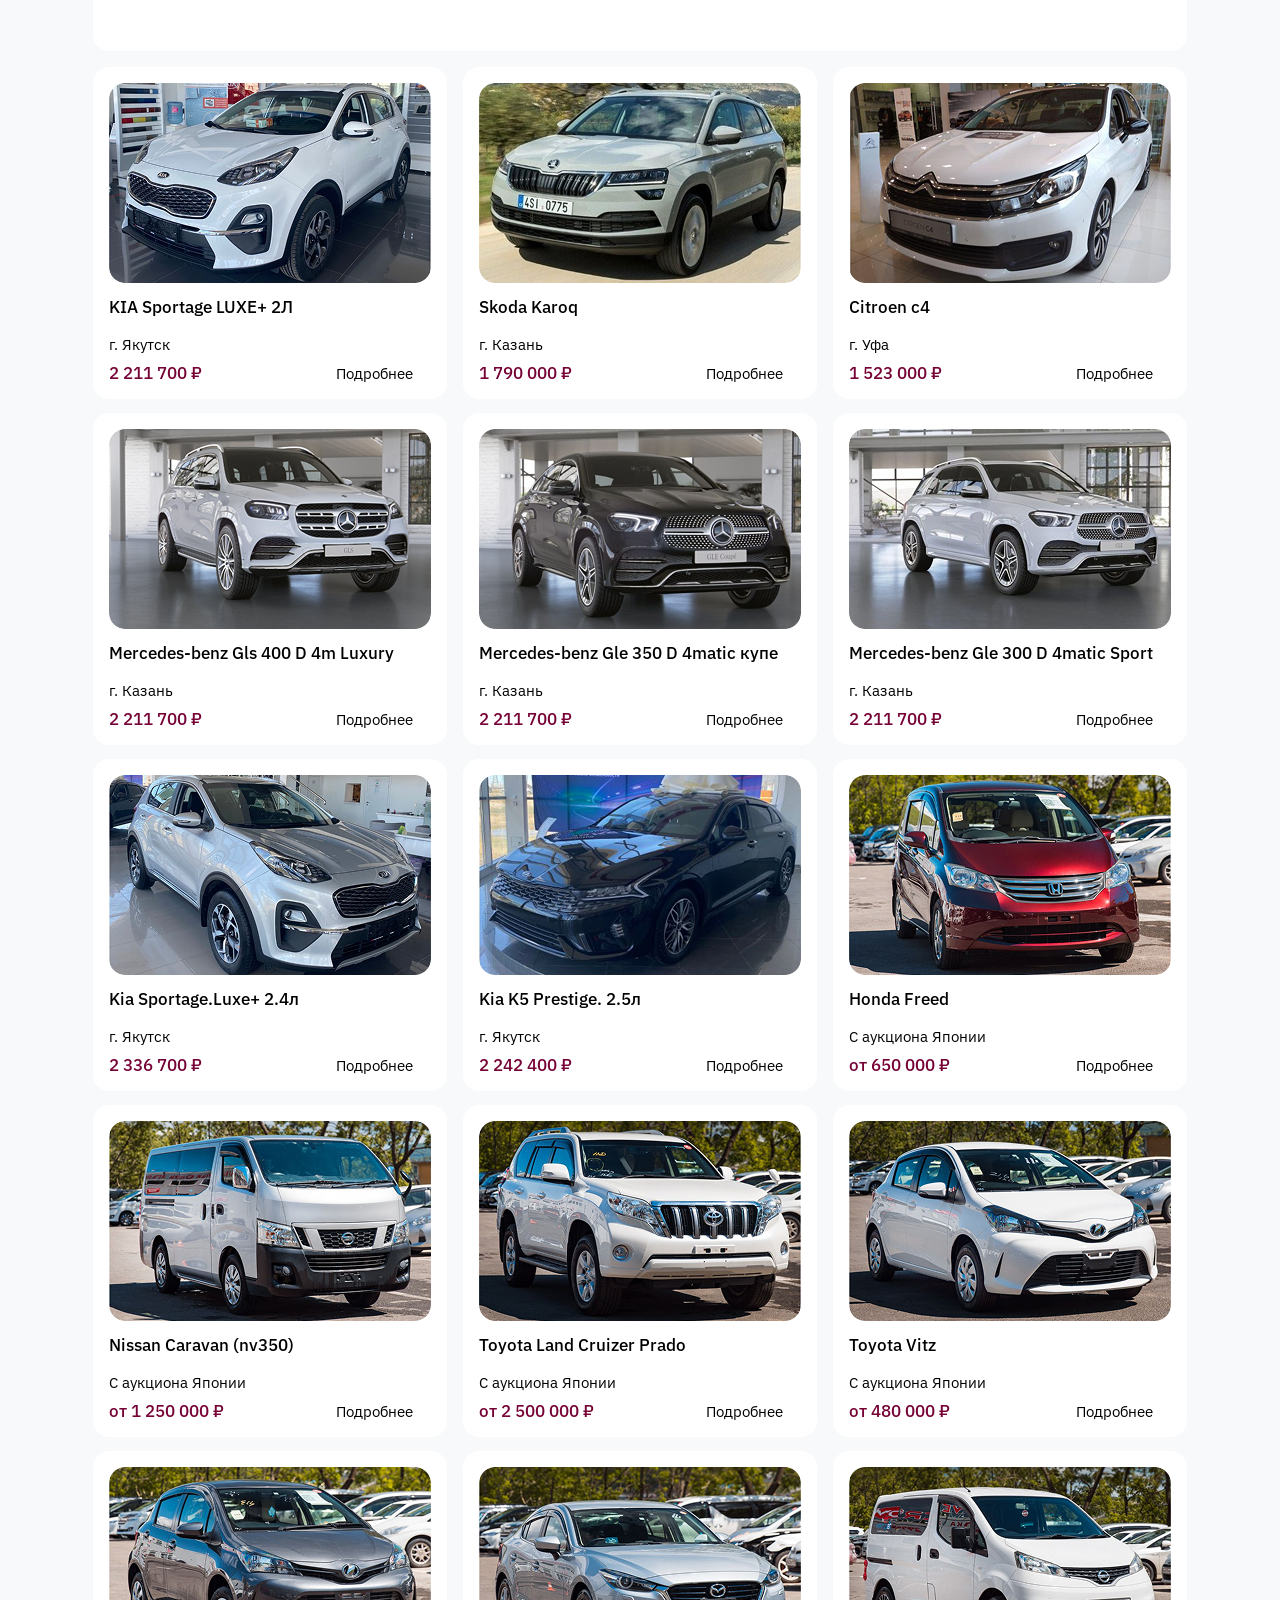
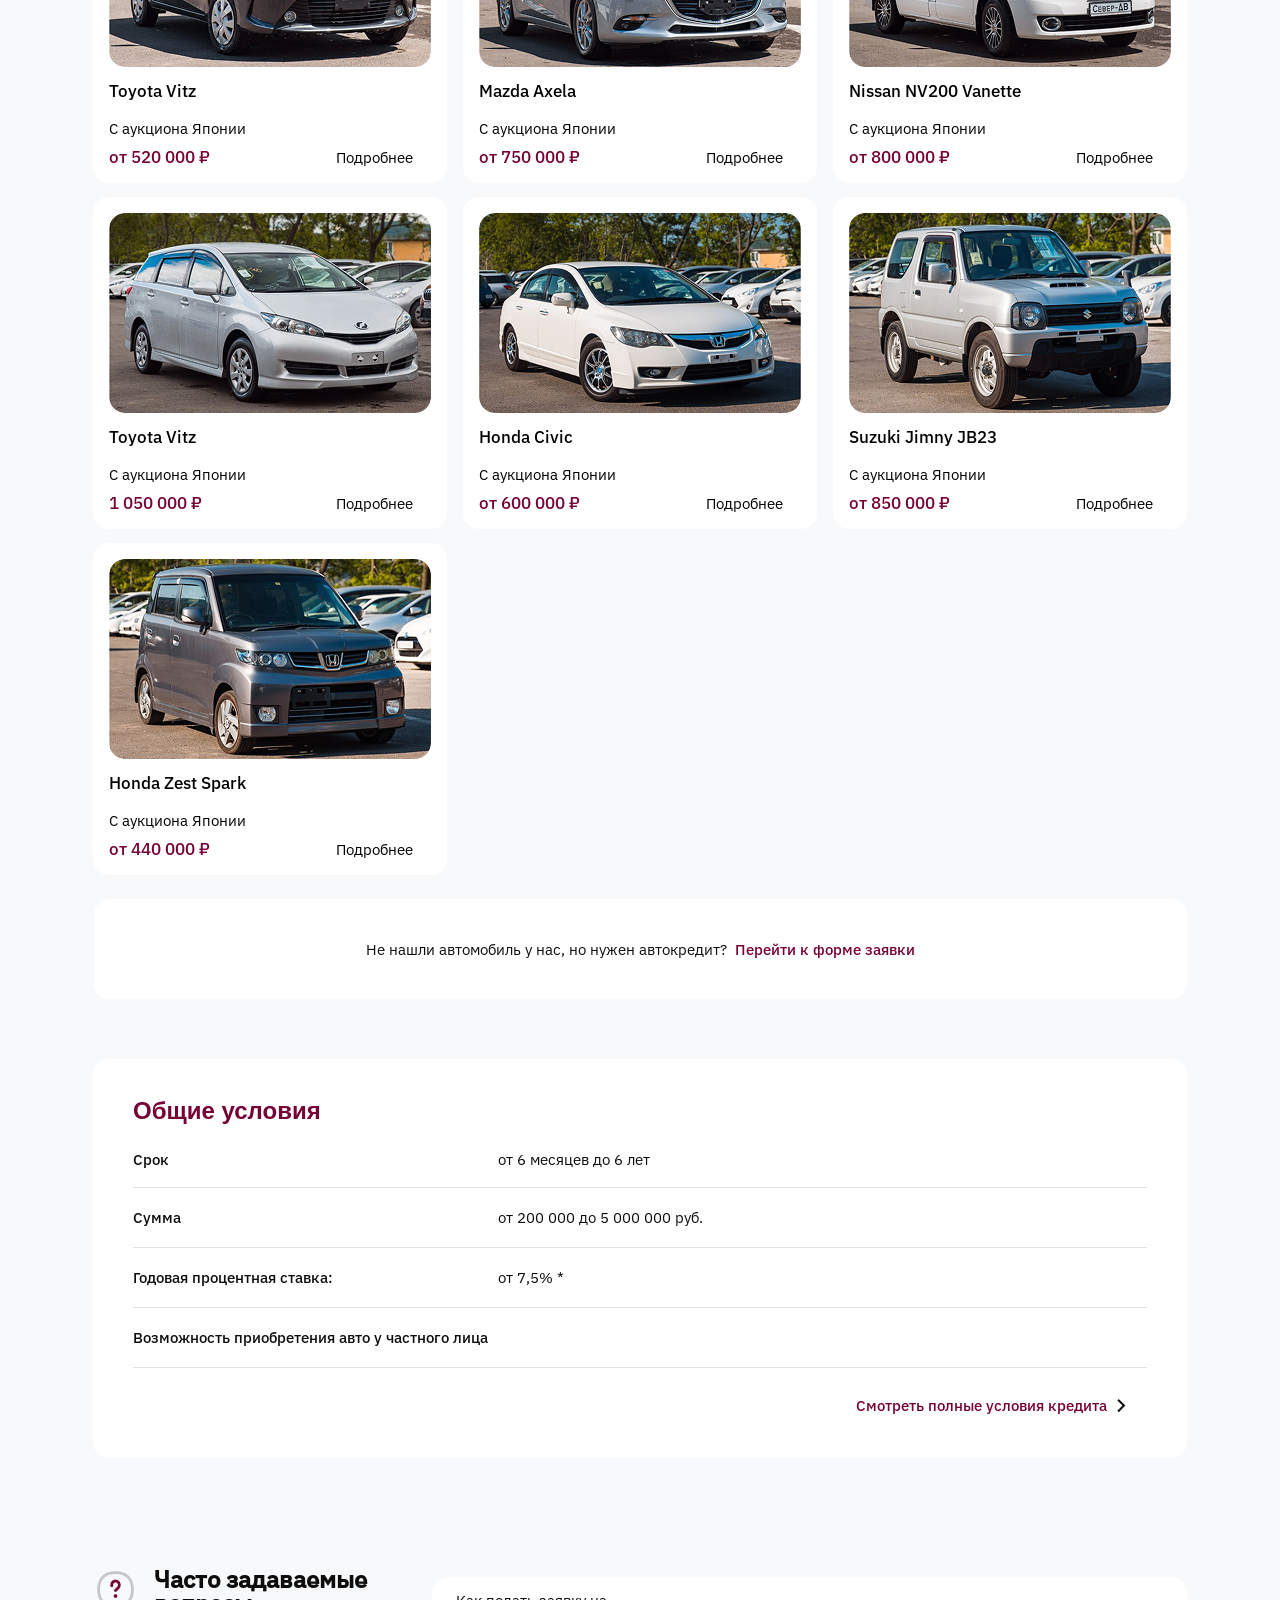
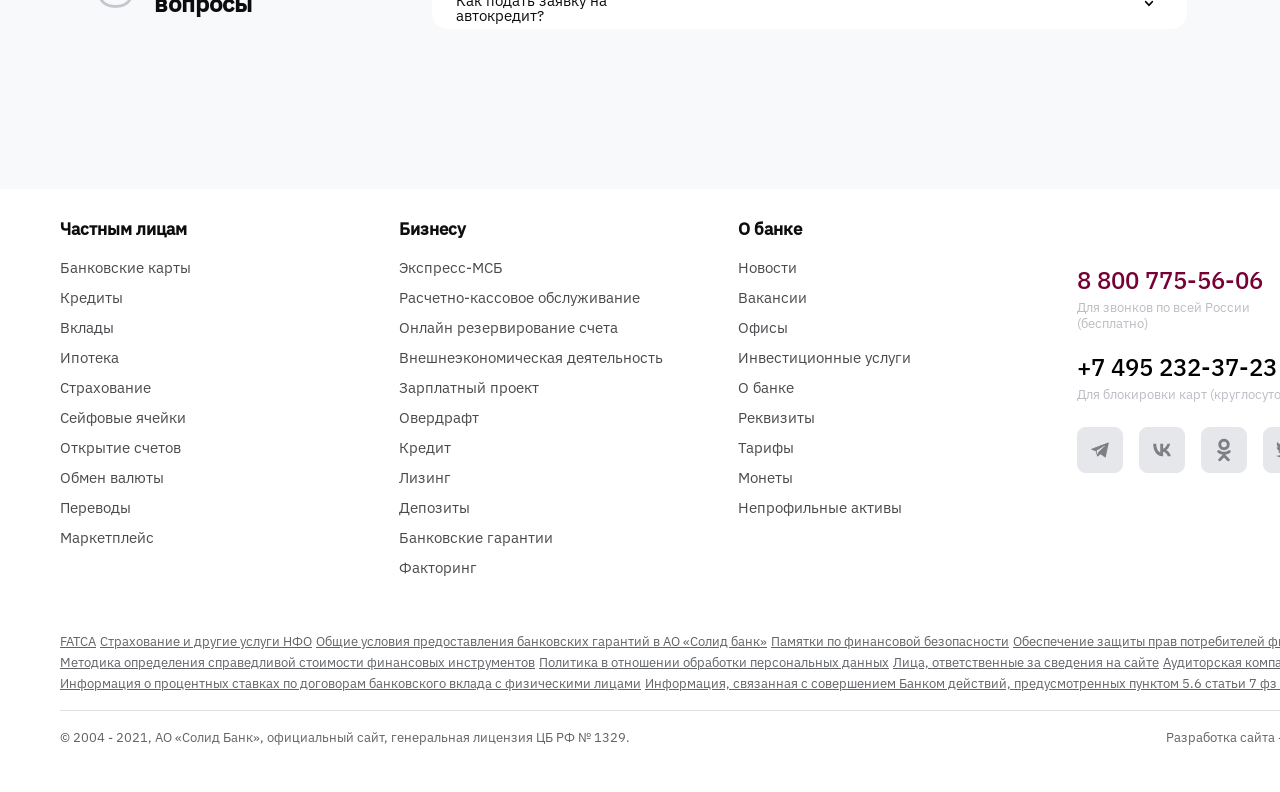
==== commit 185e3459: "Add files via upload" ====
--- a/page/index.html
+++ b/page/index.html
@@ -1,4 +1,3 @@
-<!DOCTYPE html>
 <!-- Я знаю, что некоторые детали необязательны, но всё равно решила прописать для корректного отображения содержимого страницы -->
 <html lang = "ru"> 
     <head>
@@ -67,11 +66,82 @@
                             <img src = "../image/icons/login.svg" class = "actions__icon-login" alt = "">
                             <a href = "#" class = "actions__login-btn">Интернет-банк</a>
                         </div>
+
+                        <div class="burger-icon">
+                    <span></span>
+                    <span></span>
+                    <span></span>
+                    </div>
                     </div>
                 </div>
             </div>
 
+            <div class="mobile-menu" id="mobileMenu">
+                <div class="mobile-menu__inner">
+                    <div class="mobile-menu__contacts">
+                        <div class="mobile-menu__contact-block">
+                            <img src="../image/icons/Phone.svg" alt="" class="mobile-menu__icon">
+                            <div>
+                                <a href="tel:88007755606" class="mobile-menu__phone">8 800 775-56-06</a>
+                                <p class="mobile-menu__sub">Для звонков по всей России (бесплатно)</p>
+                            </div>
+                        </div>
+                        <div class="mobile-menu__contact-block">
+                            <img src="../image/icons/Phone.svg" alt="" class="mobile-menu__icon">
+                            <div>
+                                <a href="tel:+74952323723" class="mobile-menu__phone">+7 495 232-37-23</a>
+                                <p class="mobile-menu__sub">Для блокировки карт (круглосуточно)</p>
+                            </div>
+                        </div>
+                        <div class="mobile-menu__contact-block">
+                            <img src="../image/icons/location.svg" alt="" class="mobile-menu__icon">
+                            <div>
+                                <span class="mobile-menu__city">Хабаровск</span>
+                            </div>
+                        </div>
+                    </div>
+                </div>
+            </div>
         </header>
+
+        <div class="header-nav-row">
+            <div class="container header-nav-row__container">
+                <nav class="header-main__nav main-menu" style="width:100%;">
+                    <ul class="main-menu__list">
+                        <li class="main-menu__item"><a href="#" class="main-menu__link">Кредиты</a></li>
+                        <li class="main-menu__item"><a href="#" class="main-menu__link">Вклады</a></li>
+                        <li class="main-menu__item"><a href="#" class="main-menu__link">Обмен валют</a></li>
+                        <li class="main-menu__item"><a href="#" class="main-menu__link">Карты</a></li>
+                        <li class="main-menu__item"><a href="#" class="main-menu__link">Ипотека</a></li>
+                        <li class="main-menu__item"><a href="#" class="main-menu__link">Переводы</a></li>
+                        <li class="main-menu__item"><a href="#" class="main-menu__link">Страхование</a></li>
+                        <li class="main-menu__item">
+                            <a href="#" class="main-menu__link main-menu__link--dropdown">Сервисы</a>
+                            <img src="../image/icons/arrow_down.svg" class="main-menu__arrow" alt="">
+                        </li>
+                        <li class="main-menu__item main-menu__item--more">
+                            <a href="#" class="main-menu__link" style="display:flex;align-items:center;gap:4px;">
+                                Ещё
+                                <img src="../image/icons/arrow_down.svg" style="width:14px;height:14px;" alt="">
+                            </a>
+                        </li>
+                    </ul>
+                </nav>
+            </div>
+        </div>
+
+        <div class="header-actions-row">
+            <div class="container header-actions-row__container">
+                <div class="header-actions-row__item">
+                    <img src="../image/icons/Phone.svg" alt="" class="header-actions-row__icon">
+                    <a href="#" class="header-actions-row__link">8 800 775 56 06</a>
+                </div>
+                <div class="header-actions-row__item">
+                    <img src="../image/icons/login.svg" alt="" class="header-actions-row__icon">
+                    <a href="#" class="header-actions-row__link">Интернет-банк</a>
+                </div>
+            </div>
+        </div>
 
         <main>
 
@@ -85,7 +155,6 @@
                         <div class = "hero__line hero__line--2"></div>
                         <div class = "hero__line hero__line--3"></div>
                     </div>
-
                     <nav class = "breadcrumb">
                         <a href = "#" class = "breadcrumb__link">Главная</a>
                         <img src = "../image/icons/arrow_right.svg" class = "breadcrumb__arrow">
@@ -192,7 +261,7 @@
                             <div class = "car-card__price">от 1 316 000 ₽</div>
                             <a href = "#" class = "car-card__more">
                                 Подробнее
-                                <img src = "../image/buttons/right.png" alt="" class = "car-card__arrow">
+                                <img src = "../image/icons/Arrow.png" alt="" class = "car-card__arrow">
                             </a>
                         </div>
                         <div class = "car-card__visual">
@@ -224,7 +293,7 @@
                             <div class = "car-card__price">от 2 395 000 ₽</div>
                             <a href = "#" class = "car-card__more">
                                 Подробнее
-                                <img src = "../image/icons/arrow_right.svg" alt = "" class = "car-card__arrow">
+                                <img src = "../image/icons/Arrow.png" alt="" class = "car-card__arrow">
                             </a>
                         </div>
                         <div class = "car-card__visual">
@@ -257,7 +326,7 @@
                             <div class = "car-card__price">от 8 188 000 ₽</div>
                             <a href = "#" class ="car-card__more">
                                 Подробнее
-                                <img src = "../image/icons/arrow_right.svg" alt="" class = "car-card__arrow">
+                                <img src = "../image/icons/Arrow.png" alt="" class = "car-card__arrow">
                             </a>
                         </div>
                         <div class = "car-card__visual">
@@ -289,7 +358,7 @@
                                 <p class = "car-item__city">г. Якутск</p>
                                 <div class = "car-item__footer">
                                     <span class = "car-item__price">2 211 700 ₽</span>
-                                    <a href="#" class = "car-item__link">Подробнее</a>
+                                    <a href="#" class="car-item__link">Подробнее<img src="../image/icons/Arrow.png" alt="" class="car-item__arrow"></a>
                                 </div>
                             </div>
                         </article>
@@ -300,10 +369,10 @@
                             </div>
                             <div class = "car-item__info">
                                 <h4 class = "car-item__title">Skoda Karoq</h4>
-                                <p class ="car-item__city">г.Казань</p>
+                                <p class ="car-item__city">г. Казань</p>
                                 <div class = "car-item__footer">
                                     <span class = "car-item__price">1 790 000 ₽</span>
-                                    <a href ="#" class = "car-item__link">Подробнее</a>
+                                    <a href="#" class="car-item__link">Подробнее<img src="../image/icons/Arrow.png" alt="" class="car-item__arrow"></a>
                                 </div>
                             </div>
                         </article>
@@ -317,7 +386,7 @@
                                 <p class = "car-item__city">г. Уфа</p>
                                 <div class = "car-item__footer">
                                     <span class = "car-item__price">1 523 000 ₽</span>
-                                    <a href = "#" class = "car-item__link">Подробнее</a>
+                                    <a href="#" class="car-item__link">Подробнее<img src="../image/icons/Arrow.png" alt="" class="car-item__arrow"></a>
                                 </div>
                             </div>
                         </article>
@@ -331,7 +400,7 @@
                                 <p class = "car-item__city">г. Казань</p>
                                 <div class = "car-item__footer">
                                     <span class = "car-item__price">2 211 700 ₽</span>
-                                    <a href = "#" class = "car-item__link">Подробнее</a>
+                                    <a href="#" class="car-item__link">Подробнее<img src="../image/icons/Arrow.png" alt="" class="car-item__arrow"></a>
                                 </div>
                             </div>
                         </article>
@@ -345,7 +414,7 @@
                                 <p class = "car-item__city">г. Казань</p>
                                 <div class = "car-item__footer">
                                     <span class = "car-item__price">2 211 700 ₽</span>
-                                    <a href = "#" class = "car-item__link">Подробнее</a>
+                                    <a href="#" class="car-item__link">Подробнее<img src="../image/icons/Arrow.png" alt="" class="car-item__arrow"></a>
                                 </div>
                             </div>
                         </article>
@@ -359,7 +428,7 @@
                                 <p class = "car-item__city">г. Казань</p>
                                 <div class = "car-item__footer">
                                     <span class = "car-item__price">2 211 700 ₽</span>
-                                    <a href = "#" class = "car-item__link">Подробнее</a>
+                                    <a href="#" class="car-item__link">Подробнее<img src="../image/icons/Arrow.png" alt="" class="car-item__arrow"></a>
                                 </div>
                             </div>
                         </article>
@@ -373,7 +442,7 @@
                                 <p class = "car-item__city">г. Якутск</p>
                                 <div class = "car-item__footer">
                                     <span class = "car-item__price">2 336 700 ₽</span>
-                                    <a href = "#" class = "car-item__link">Подробнее</a>
+                                    <a href="#" class="car-item__link">Подробнее<img src="../image/icons/Arrow.png" alt="" class="car-item__arrow"></a>
                                 </div>
                             </div>
                         </article>
@@ -387,7 +456,7 @@
                                 <p class = "car-item__city">г. Якутск</p>
                                 <div class = "car-item__footer">
                                     <span class = "car-item__price">2 242 400 ₽</span>
-                                    <a href = "#" class = "car-item__link">Подробнее</a>
+                                    <a href="#" class="car-item__link">Подробнее<img src="../image/icons/Arrow.png" alt="" class="car-item__arrow"></a>
                                 </div>
                             </div>
                         </article>
@@ -401,7 +470,7 @@
                                 <p class = "car-item__city">С аукциона Японии</p>
                                 <div class = "car-item__footer">
                                     <span class = "car-item__price">от 650 000 ₽</span>
-                                    <a href = "#" class = "car-item__link">Подробнее</a>
+                                    <a href="#" class="car-item__link">Подробнее<img src="../image/icons/Arrow.png" alt="" class="car-item__arrow"></a>
                                 </div>
                             </div>
                         </article>
@@ -415,7 +484,7 @@
                                 <p class = "car-item__city">С аукциона Японии</p>
                                 <div class = "car-item__footer">
                                     <span class = "car-item__price">от 1 250 000 ₽</span>
-                                    <a href = "#" class = "car-item__link">Подробнее</a>
+                                    <a href="#" class="car-item__link">Подробнее<img src="../image/icons/Arrow.png" alt="" class="car-item__arrow"></a>
                                 </div>
                             </div>
                         </article>
@@ -429,7 +498,7 @@
                                 <p class = "car-item__city">С аукциона Японии</p>
                                 <div class = "car-item__footer">
                                     <span class = "car-item__price">от 2 500 000 ₽</span>
-                                    <a href = "#" class = "car-item__link">Подробнее</a>
+                                    <a href="#" class="car-item__link">Подробнее<img src="../image/icons/Arrow.png" alt="" class="car-item__arrow"></a>
                                 </div>
                             </div>
                         </article>
@@ -443,7 +512,7 @@
                                 <p class = "car-item__city">C аукциона Японии</p>
                                 <div class = "car-item__footer">
                                     <span class = "car-item__price">от 480 000 ₽</span>
-                                    <a href = "#" class = "car-item__link">Подробнее</a>
+                                    <a href="#" class="car-item__link">Подробнее<img src="../image/icons/Arrow.png" alt="" class="car-item__arrow"></a>
                                 </div>
                             </div>
                         </article>
@@ -457,7 +526,7 @@
                                 <p class = "car-item__city">С аукциона Японии</p>
                                 <div class = "car-item__footer">
                                     <span class = "car-item__price">от 520 000 ₽</span>
-                                    <a href = "#" class = "car-item__link">Подробнее</a>
+                                    <a href="#" class="car-item__link">Подробнее<img src="../image/icons/Arrow.png" alt="" class="car-item__arrow"></a>
                                 </div>
                             </div>
                         </article>
@@ -471,7 +540,7 @@
                                 <p class = "car-item__city">С аукциона Японии</p>
                                 <div class = "car-item__footer">
                                     <span class = "car-item__price">от 750 000 ₽</span>
-                                    <a href = "#" class = "car-item__link">Подробнее</a>
+                                    <a href="#" class="car-item__link">Подробнее<img src="../image/icons/Arrow.png" alt="" class="car-item__arrow"></a>
                                 </div>
                             </div>
                         </article>
@@ -485,7 +554,7 @@
                                 <p class = "car-item__city">С аукциона Японии</p>
                                 <div class = "car-item__footer">
                                     <span class = "car-item__price">от 800 000 ₽</span>
-                                    <a href = "#" class = "car-item__link">Подробнее</a>
+                                    <a href="#" class="car-item__link">Подробнее<img src="../image/icons/Arrow.png" alt="" class="car-item__arrow"></a>
                                 </div>
                             </div>
                         </article>
@@ -499,7 +568,7 @@
                                 <p class = "car-item__city">С аукциона Японии</p>
                                 <div class = "car-item__footer">
                                     <span class = "car-item__price">1 050 000 ₽</span>
-                                    <a href = "#" class = "car-item__link">Подробнее</a>
+                                    <a href="#" class="car-item__link">Подробнее<img src="../image/icons/Arrow.png" alt="" class="car-item__arrow"></a>
                                 </div>
                             </div>
                         </article>
@@ -513,7 +582,7 @@
                                 <p class = "car-item__city">С аукциона Японии</p>
                                 <div class = "car-item__footer">
                                     <span class = "car-item__price">от 600 000 ₽</span>
-                                    <a href = "#" class = "car-item__link">Подробнее</a>
+                                    <a href="#" class="car-item__link">Подробнее<img src="../image/icons/Arrow.png" alt="" class="car-item__arrow"></a>
                                 </div>
                             </div>
                         </article>
@@ -527,7 +596,7 @@
                                 <p class = "car-item__city">С аукциона Японии</p>
                                 <div class = "car-item__footer">
                                     <span class = "car-item__price">от 850 000 ₽</span>
-                                    <a href = "#" class = "car-item__link">Подробнее</a>
+                                    <a href="#" class="car-item__link">Подробнее<img src="../image/icons/Arrow.png" alt="" class="car-item__arrow"></a>
                                 </div>
                             </div>
                         </article>
@@ -541,16 +610,183 @@
                                 <p class = "car-item__city">С аукциона Японии</p>
                                 <div class = "car-item__footer">
                                     <span class = "car-item__price">от 440 000 ₽</span>
-                                    <a href = "#" class = "car-item__link">Подробнее</a>
-                                </div>
-                            </div>
-                        </article>
-                        
+                                    <a href="#" class="car-item__link">Подробнее<img src="../image/icons/Arrow.png" alt="" class="car-item__arrow"></a>
+                                </div>
+                            </div>
+                        </article>
+
+                    </div>
+                    <button class="cars-show-all" onclick="toggleAllCars(this)">
+                        Показать все машины
+                        <img src="../image/icons/arrow_down.svg" alt="" class="img-icon">
+                    </button>
+                </section>
+                <div class = "loan-cta">
+                    <p class = "loan-cta__text">
+                        Не нашли автомобиль у нас, но нужен автокредит?
+                        <a href = "#" class = "loan-cta__link">Перейти к форме заявки</a>
+                    </p>
+                </div>
+                <section class="conditions">
+                    <div class = "conditions__container">
+                        <h2 class = "conditions__title">Общие условия</h2>
+
+                        <div class = "conditions__table">
+                            <div class = "conditions__row">
+                                <span class = "conditions__label">Срок</span>
+                                <span class = "conditions__value">от 6 месяцев до 6 лет</span>
+                            </div>
+                            <div class = "conditions__row">
+                                <span class = "conditions__label">Сумма</span>
+                                <span class = "conditions__value">от 200 000 до 5 000 000 руб.</span>
+                            </div>
+                            <div class = "conditions__row">
+                                <span class = "conditions__label">Годовая процентная ставка:</span>
+                                <span class = "conditions__value">от 7,5% *</span>
+                            </div>
+                            <div class = "conditions__row">
+                                <span class = "conditions__label">Возможность приобретения авто у частного лица</span>
+                                <span class = "conditions__value"></span>
+                            </div>
+                        </div>
+                        <a href="#" class = "conditions__more">
+                            Смотреть полные условия кредита
+                            <img src = "../image/icons/arrow_right.svg" alt = "" class = "conditions__arrow">
+                        </a>
+                    </div>
+                </section>
+                <section class="faq">
+                    <div class="faq__container">
+                        <img src="../image/icons/Question.png" alt="?" class="faq__icon">
+                        <h2 class="faq__title">Часто задаваемые<br>вопросы</h2>
+                        <details class="faq__details">
+                            <summary class="faq__item">
+                                <span class="faq__question-text">Как подать заявку на автокредит?</span>
+                                <img src="../image/icons/arrow_down.svg" alt="v" class="faq__arrow">
+                            </summary>
+                            <div class="faq__answer">честно, я не знаю</div>
+                        </details>
                     </div>
                 </section>
             </section>
         </main>
-
+        <footer class = "footer">
+            <div class = "footer__main">
+                <div class = "footer__container">
+                    <section class = "footer-nav">
+                        <h3 class = "footer-nav__title">Частным лицам</h3>
+                        <ul class = "footer-nav__list">
+                            <li class = "footer-nav__item"><a href = "#" class = "footer-nav__link">Банковские карты</a></li>
+                            <li class = "footer-nav__item"><a href = "#" class = "footer-nav__link">Кредиты</a></li>
+                            <li class = "footer-nav__item"><a href = "#" class = "footer-nav__link">Вклады</a></li>
+                            <li class = "footer-nav__item"><a href = "#" class = "footer-nav__link">Ипотека</a></li>
+                            <li class = "footer-nav__item"><a href = "#" class = "footer-nav__link">Страхование</a></li>
+                            <li class = "footer-nav__item"><a href = "#" class = "footer-nav__link">Сейфовые ячейки</a></li>
+                            <li class = "footer-nav__item"><a href = "#" class = "footer-nav__link">Открытие счетов</a></li>
+                            <li class = "footer-nav__item"><a href = "#" class = "footer-nav__link">Обмен валюты</a></li>
+                            <li class = "footer-nav__item"><a href = "#" class = "footer-nav__link">Переводы</a></li>
+                            <li class = "footer-nav__item"><a href = "#" class = "footer-nav__link">Маркетплейс</a></li>
+                        </ul>
+                    </section>
+                    <section class ="footer-nav footer-nav--business">
+                        <h3 class = "footer-nav__title">Бизнесу</h3>
+                        <ul class = "footer-nav__list">
+                            <li class = "footer-nav__item"><a href = "#" class = "footer-nav__link">Экспресс-МСБ</a></li>
+                            <li class = "footer-nav__item"><a href = "#" class = "footer-nav__link">Расчетно-кассовое обслуживание</a></li>
+                            <li class = "footer-nav__item"><a href = "#" class = "footer-nav__link">Онлайн резервирование счета</a></li>
+                            <li class = "footer-nav__item"><a href = "#" class = "footer-nav__link">Внешнеэкономическая деятельность</a></li>
+                            <li class = "footer-nav__item"><a href = "#" class = "footer-nav__link">Зарплатный проект</a></li>
+                            <li class = "footer-nav__item"><a href = "#" class = "footer-nav__link">Овердрафт</a></li>
+                            <li class = "footer-nav__item"><a href = "#" class = "footer-nav__link">Кредит</a></li>
+                            <li class = "footer-nav__item"><a href = "#" class = "footer-nav__link">Лизинг</a></li>
+                            <li class = "footer-nav__item"><a href = "#" class = "footer-nav__link">Депозиты</a></li>
+                            <li class = "footer-nav__item"><a href = "#" class = "footer-nav__link">Банковские гарантии</a></li>
+                            <li class = "footer-nav__item"><a href = "#" class = "footer-nav__link">Факторинг</a></li>
+                        </ul>
+                    </section>
+                    <section class = "footer-nav">
+                        <h3 class = "footer-nav__title">О банке</h3>
+                        <ul class = "footer-nav__list">
+                            <li class = "footer-nav__item"><a href = "#" class = "footer-nav__link">Новости</a></li>
+                            <li class = "footer-nav__item"><a href = "#" class = "footer-nav__link">Вакансии</a></li>
+                            <li class = "footer-nav__item"><a href = "#" class = "footer-nav__link">Офисы</a></li>
+                            <li class = "footer-nav__item"><a href = "#" class = "footer-nav__link">Инвестиционные услуги</a></li>
+                            <li class = "footer-nav__item"><a href = "#" class = "footer-nav__link">О банке</a></li>
+                            <li class = "footer-nav__item"><a href = "#" class = "footer-nav__link">Реквизиты</a></li>
+                            <li class = "footer-nav__item"><a href = "#" class = "footer-nav__link">Тарифы</a></li>
+                            <li class = "footer-nav__item"><a href = "#" class = "footer-nav__link">Монеты</a></li>
+                            <li class = "footer-nav__item"><a href = "#" class = "footer-nav__link">Непрофильные активы</a></li>     
+                        </ul>
+                    </section>
+                    <section class = "footer-nav footer-nav--other">
+                        <h3 class = "footer-nav__title">Дополнительные пункты</h3>
+                        <ul class = "footer-nav__list">
+                            <li class = "footer-nav__item"><a href = "#" class = "footer-nav__link">FATCA</a></li>
+                            <li class = "footer-nav__item"><a href = "#" class = "footer-nav__link">Страхование и другие услуги НФО</a></li>
+                            <li class = "footer-nav__item"><a href = "#" class = "footer-nav__link">Общие условия предоставления банковских гарантий в АО «Солид банк»</a></li>
+                            <li class = "footer-nav__item"><a href = "#" class = "footer-nav__link">Памятки по финансовой безопасности</a></li>
+                            <li class = "footer-nav__item"><a href = "#" class = "footer-nav__link">Обеспечение защиты прав потребителей финансовых услуг</a></li>
+                            <li class = "footer-nav__item"><a href = "#" class = "footer-nav__link">Методика определения справедливой стоимости финансовых инструментов</a></li>
+                            <li class = "footer-nav__item"><a href = "#" class = "footer-nav__link">Политика в отношении обработки персональных данных</a></li>
+                            <li class = "footer-nav__item"><a href = "#" class = "footer-nav__link">Лица, ответственные за сведения на сайте</a></li>
+                            <li class = "footer-nav__item"><a href = "#" class = "footer-nav__link">Аудиторская компания</a></li>
+                            <li class = "footer-nav__item"><a href = "#" class = "footer-nav__link">Надзорные органы</a></li>
+                            <li class = "footer-nav__item"><a href = "#" class = "footer-nav__link">Информация о процентных ставках по договорам банковского вклада с физическими лицами</a></li>
+                            <li class = "footer-nav__item"><a href = "#" class = "footer-nav__link">Информация, связанная с совершением Банком действий, предусмотренных пунктом 5.6 статьи 7 фз №115</a></li>
+                        </ul>
+                    </section>
+                    <div class = "footer__divider"></div>
+                    <section class = "footer-contacts">
+                        <div class = "footer-contacts__block">
+                            <a href ="tel:88007755606" class = "footer-contacts__phone footer-contacts__phone--accent">8 800 775-56-06</a>
+                            <p class = "footer-contacts__sub">Для звонков по всей России (бесплатно)</p>
+                        </div>
+                        <div class = "footer-contacts__block">
+                            <a href = "tel:+74952323723" class = "footer-contacts__phone">+7 495 232-37-23</a>
+                            <p class = "footer-contacts__sub">Для блокировки карт (круглосуточно)</p>
+                        </div>
+                        <div  class = "footer-apps">
+                            <a href = "#" class = "footer-apps__item"><img src = "../image/icons/Telegram.png"></a>
+                            <a href = "#" class = "footer-apps__item"><img src = "../image/icons/Vk.png"></a>
+                            <a href = "#" class = "footer-apps__item"><img src = "../image/icons/OK.png"></a>
+                            <a href = "#" class = "footer-apps__item"><img src = "../image/icons/Twitter.png"></a>
+                        </div>
+                    </section>
+                </div>
+            </div>
+            <div class="footer__secondary">
+                <div class = "footer__container footer__container--bottom">
+                    <div class = "footer-docs">
+                        <div class = "footer-docs__row">
+                            <a href = "#" class = "footer-docs__link">FATCA</a>
+                            <a href = "#" class = "footer-docs__link">Страхование и другие услуги НФО</a>
+                            <a href = "#" class = "footer-docs__link">Общие условия предоставления банковских гарантий в АО «Солид банк»</a>
+                            <a href = "#" class = "footer-docs__link">Памятки по финансовой безопасности</a>
+                            <a href = "#" class = "footer-docs__link">Обеспечение защиты прав потребителей финансовых услуг</a>
+                        </div>
+                        <div class = "footer-docs__row">
+                            <a href = "#" class = "footer-docs__link">Методика определения справедливой стоимости финансовых инструментов</a>
+                            <a href = "#" class = "footer-docs__link">Политика в отношении обработки персональных данных</a>
+                            <a href = "#" class = "footer-docs__link">Лица, ответственные за сведения на сайте</a>
+                            <a href = "#" class = "footer-docs__link">Аудиторская компания</a>
+                            <a href = "#" class = "footer-docs__link">Надзорные органы</a>
+                        </div>
+                        <div class = "footer-docs__row">
+                            <a href = "#" class = "footer-docs__link">Информация о процентных ставках по договорам банковского вклада с физическими лицами</a>
+                            <a href = "#" class = "footer-docs__link">Информация, связанная с совершением Банком действий, предусмотренных пунктом 5.6 статьи 7 фз №115</a>
+                    </div>
+                </div>
+                <div class = "footer__line"></div>
+                <div class = "footer-info">
+                    <p class = "footer-info__copyright">
+                        © 2004 - 2021, АО «Солид Банк», официальный сайт, генеральная лицензия ЦБ РФ № 1329.
+                    </p>
+                    <p class = "footer-info__dev">
+                        Разработка сайта - <a href = "#" class = "footer-info__dev-link">RASA</a>
+                    </p>
+                </div>
+            </div>
+            </div>
+        </footer>
     </body>
-
 </html>
--- a/style/style.css
+++ b/style/style.css
@@ -1,6 +1,6 @@
 @font-face {
     font-family: 'IBM Plex Sans';
-    src: url('../fonts/ibm-plex-regular.ttf') format('truetype'); /*Формат добавила на всякий случай для совместимости с браузерами*/
+    src: url('/fonts/ibm-plex-regular.ttf') format('truetype'); ; /*Формат добавила на всякий случай для совместимости с браузерами*/
     font-weight: 400;
     font-style: normal;
     font-display: swap;
@@ -8,12 +8,11 @@
 
 @font-face {
     font-family:'IBM Plex Sans';
-    src: url('../fonts/ibm-plex-medium.ttf') format('truetype');
+    src: url('/fonts/ibm-plex-medium.ttf') format('truetype');
     font-weight: 500;
     font-style: normal;
     font-display: swap;
 }
-
 
 
 /*сброс стилей*/
@@ -39,10 +38,8 @@
     transition: color 0.2s ease;
 }
 
-
-
-
 /*общие компоненты*/
+
 .container {
     max-width: 1440px;
     margin: 0 auto;
@@ -63,6 +60,7 @@
     flex-shrink: 0;
 }
 
+
 /*хедер*/
 
 .bank-header {
@@ -75,7 +73,6 @@
     border-bottom: 1px solid #F2F2F2;
 }
 
-
 .header-top{
     font-family: 'IBM Plex Sans', sans-serif;
     font-size: 15px;
@@ -99,7 +96,7 @@
 
 .header-top__link--active {
     color: #313133;
-    font-weight: 500;
+    font-weight: 400;
     box-shadow: inset 0 -2px 0 #760135;
 }
 
@@ -256,7 +253,6 @@
     align-items: center;
     gap: 8px
 }
-
 
 /*микробаннер*/
 
@@ -418,7 +414,6 @@
     max-width: none;
 
 }
-
 
 .hero__circle--decor {
     position: absolute;
@@ -541,6 +536,7 @@
     pointer-events: none;
 }
 
+
 /*Раздел с выбором авто*/
 
 .car-selection {
@@ -598,6 +594,31 @@
     color:#760135;
 
     white-space: nowrap;
+    transition: all 0.3s ease;
+}
+
+.car-filters,
+.car-offers,
+.cars-catalog {
+    max-height: 5000px;
+    opacity: 1;
+    overflow: hidden;
+    transition: max-height 0.6s ease, opacity 0.4s ease, padding 0.6s ease, margin 0.6s ease;
+}
+
+.is-hidden {
+    max-height: 0;
+    opacity: 0;
+    padding-top: 0;
+    padding-bottom: 0;
+    margin-top: 0;
+    margin-bottom: 0;
+    pointer-events: none;
+}
+
+.car-selection__toggle--active {
+    background-color: #760135;
+    color: #FFFFFF;
 }
 
 .car-selection .car-selection__toggle img.img-icon {
@@ -748,7 +769,9 @@
 }
 
 
+
 /*Лучшие предложения*/
+
 .car-offers {
     margin-top: 24px;
     display: flex;
@@ -855,7 +878,7 @@
     justify-content: center;
     overflow: hidden;
     background: transparent;
-    z-index: 2;;
+    z-index: 2;
 }
 
 .car-card__slider-wrapper {
@@ -877,6 +900,7 @@
     transition: transform 0.8s ease-in;
 
 }
+
 .car-card__slide{
     position: relative;
     flex: 0 0 100%;
@@ -919,7 +943,7 @@
     transform: scale(2.5);
     object-fit: contain;
     pointer-events: none;
-    
+
 }
 
 .slider-btn__img--mirror {
@@ -969,9 +993,6 @@
     z-index: 2;
 }
 
-
-
-/*список машин*/
 .cars-catalog {
     margin-top: 16px;
     padding: 0 173px;
@@ -1015,7 +1036,8 @@
     display: block
 }
 
-.car-item:hover .car-item__img{
+.car-item:hover .car-item__img,
+.car-item.is-touched .car-item__img{
     transform: scale(1.08);
 }
 
@@ -1071,30 +1093,2301 @@
 }
 
 .car-item__link::after{
-    content: '';
-    display: inline-block;
-    width: 14px;
-    height: 14px;
-    background: url('../image/buttons/right.png') no-repeat center / contain;
-    background-size: contain;
-    margin-left: 0;
-    opacity: 0;
-    margin-left: -10px;
-    transition: all 0.3s ease;
-    transform: translateX(-10px);
-}
-
-.car-item:hover .car-item__link {
+    display: none;
+}
+
+.car-item:hover .car-item__link,
+.car-item.is-touched .car-item__link {
     color:#760135
 }
 
-.car-item:hover .car-item__link::after{
+.car-item:hover .car-item__link::after,
+.car-item.is-touched .car-item__link::after{
     opacity: 1;
     margin-left: 8px;
     transform: translateX(0);
 }
 
-.car-item:hover .car-item__arrow {
+.car-item:hover .car-item__arrow,
+.car-item.is-touched .car-item__arrow {
     opacity: 1;
     transform: translateX(8px);
-}+}
+
+.loan-cta {
+    width: 100%px;
+    max-width: 1093px;
+    height: 100px;
+    background-color: #FFFFFF;
+    border-radius: 16px;
+    margin: 24px auto 0 auto;
+    display: flex;
+    align-items: center;
+    justify-content: center;
+    opacity: 1;
+}
+
+.loan-cta__text {
+    font-family: 'IBM Plex Sans', sans-serif;
+    font-weight: 400;
+    font-size: 15px;
+    line-height: 100%;
+    letter-spacing: 0px;
+    color:#0D0D0D;
+}
+
+.loan-cta__link {
+    font-family: 'IBM Plex Sans', sans-serif;
+    font-weight: 500;
+    font-size: 15px;
+    line-height: 100%;
+    letter-spacing: 0px;
+    color: #760135;
+    text-decoration: none;
+    margin-left: 4px;
+}
+
+.conditions {
+    margin-top: 60px;
+    width: 100%;
+}
+
+.conditions__container {
+    width: 1094px;
+    height: 399px;
+    background-color: #FFFFFF;
+    border-radius: 16px;
+    margin: 0 auto;
+    position: relative;
+    padding: 40px;
+    box-sizing: border-box;
+}
+
+.conditions__title{
+    width: 189px;
+    height: 29px;
+    font-family: 'Inter', sans-serif;
+    font-weight: 600;
+    font-size: 24px;
+    line-height: 100%;
+    color: #760135;
+    margin: 0 0 24px 0;
+}
+
+.conditions__table {
+    width: 1014px;
+    height: 220px;
+    display: flex;
+    flex-direction: column;
+}
+
+.conditions__row {
+    display: grid;
+    grid-template-columns: 365px 1fr;
+    align-items: center;
+    height: 60px;
+    border-bottom: 1px solid #E0E1E6;
+    position: relative;
+}
+
+.conditions__label{
+    font-family: 'IBM Plex Sans', sans-serif;
+    font-weight: 500;
+    font-size: 15px;
+    line-height: 100%;
+    color: #0d0d0d;
+}
+
+.conditions__value {
+    font-family: 'IBM Plex Sans', sans-serif;
+    font-weight: 400;
+    font-size: 15px;
+    line-height: 100%;
+    color: #0D0D0D;
+}
+
+.conditions__more{
+    position: absolute;
+    top: 339px;
+    left: 763px;
+    display: flex;
+    align-items: center;
+    gap: 8px;
+    font-family: 'IBM Plex Sans', sans-serif;
+    font-weight: 500;
+    font-size: 15px;
+    line-height: 100%;
+    color: #760135;
+    text-decoration: none;
+}
+
+.conditions__arrow {
+    width: 14px;
+    height: 14px;
+}
+
+.conditions__row:nth-child(1){
+    height: auto;
+    align-items: flex-start;
+    padding-bottom: 20px;
+}
+
+.conditions_row:nth-child(2){
+    height: 60px;
+}
+
+.conditions_row:nth-child(3){
+    height: 60px;
+}
+
+.faq {
+    margin: 0;
+    margin-top: 109px;
+    margin-bottom: 100px;
+    width: 100%;
+    display: flex;
+    justify-content: center;
+}
+
+.faq__container {
+    width: 1094px;
+    display: flex;
+    align-items: flex-start;
+    margin: 0 auto;
+}
+
+.faq__details {
+    margin-left: 63px;
+    margin-top: 10px;
+    width: 755px;
+}
+
+.faq__details > summary {
+    list-style: none;
+    cursor: pointer;
+    margin-left: 0;
+    margin-top: 0;
+}
+
+.faq__details > summary::-webkit-details-marker {
+    display: none;
+}
+
+.faq__details[open] > summary .faq__arrow {
+    transform: rotate(180deg);
+}
+
+.faq__answer {
+    background-color: #FFFFFF;
+    border-radius: 0 0 16px 16px;
+    margin-top: -8px;
+    padding: 20px 24px 20px 24px;
+    color: #0D0D0D;
+    font-family: 'IBM Plex Sans', sans-serif;
+    font-size: 15px;
+}
+
+.faq__icon {
+    width: 45px;
+    height: 45px;
+    margin-right: 16px;
+    flex-shrink: 0;
+}
+
+.faq__title {
+    width: 215px;
+    height: 62px;
+    font-family: 'IBM Plex Sans', sans-serif;
+    font-size: 24px;
+    line-height: 100%;
+    color: #0D0D0D;
+    margin: 0;
+}
+
+.faq__item {
+    width: 755px;
+    height: 52px;
+    background-color: #FFFFFF;
+    border-radius: 16px;
+    margin-left: 0;
+    margin-top: 0;
+    display: flex;
+    align-items: center;
+    justify-content: space-between;
+    position: relative;
+    box-sizing: border-box;
+    padding: 16px 40px 16px 24px;
+}
+
+.faq__question-text {
+    width: 242px;
+    height: 20px;
+    font-family: 'IBM Plex Sans', sans-serif;
+    font-weight: 400;
+    font-size: 15px;
+    line-height: 100%;
+    color: #0D0D0D
+}
+
+.faq__arrow {
+    width: 24px;
+    height: 24px;
+    margin-right: -14px;
+}
+
+.footer,
+.footer *,
+.footer a,
+.footer span,
+.footer p,
+.footer li,
+.footer h1,
+.footer h2,
+.footer h3,
+.footer h4,
+.footer h5,
+.footer h6,
+.footer button,
+.footer input {
+    font-family: 'IBM Plex Sans', sans-serif !important;
+}
+
+.footer {
+    width: 100%;
+    background-color: #FFFFFF;
+}
+
+.footer__main {
+    margin: 0 auto;
+    max-width: 1440px;
+    height: 392px;
+    padding-top: 32px;
+}
+
+.footer__container {
+    display: flex;
+    margin-left: 60px;
+}
+
+.footer-nav {
+    width: 303px;
+}
+
+.footer-nav + .footer-nav {
+    margin-left: 36px;
+}
+
+.footer-nav--other {
+    display: none;
+}
+
+.footer-nav__title {
+    height: 22px;
+    margin-bottom: 16px;
+    font-family: 'IBM Plex Sans', sans-serif;
+    font-weight: 600;
+    font-size: 17px;
+    line-height: 100%;
+    color: #0D0D0D;
+    margin: 0 0 16px 0;
+}
+
+.footer-nav__list {
+    list-style: none;
+    padding: 0;
+    margin: 0;
+    display: flex;
+    flex-direction: column;
+    gap: 10px;
+}
+
+.footer-nav__item {
+    width: 303px;
+    height: 20px;
+}
+
+.footer-nav__link {
+    text-decoration: none;
+    color: #484A4D;
+    font-family: 'IBM Plex Sans';
+    font-weight: 400;
+    font-size: 15px;
+    line-height: 100%;
+}
+
+.footer__divider {
+    width: 1px;
+    height: 299px;
+    background-color: #E6E7EB;
+    margin-top: 1px;
+}
+
+.footer-contacts {
+    width: 303px;
+    padding-left: 36px;
+    padding-top: 47px;
+}
+
+.footer-contacts__phone {
+    font-family: 'IBM Plex Sans';
+    font-weight: 500;
+    font-size: 24px;
+    line-height: 100%;
+    text-decoration: none;
+    color: #000;
+    display: block;
+}
+
+.footer-contacts__phone--accent{
+    color: #760135;
+}
+
+.footer-contacts__sub {
+    font-size: 13px;
+    color: #BABCC2;
+    margin-top: 8px;
+    margin-bottom: 24px;
+}
+
+.footer-apps {
+    display: flex;
+    gap: 16px;
+    margin-top: 16px;
+}
+
+.footer-apps__item {
+    width: 46px;
+    height: 46px;
+    border-radius: 9px;
+    background: #F2F3F7;
+    padding: 8px;
+    display: flex;
+    align-items: center;
+    justify-content: center;
+}
+
+.footer__secondary {
+    width: 1440px;
+    margin: 22px auto 0;
+}
+
+.footer__container--bottom {
+    flex-direction: column;
+    display: flex;
+    gap: 4px;
+    padding: 0 0 16px 0;
+}
+
+.footer-docs {
+    display: flex;
+    flex-direction: column;
+    gap: 8px;
+    padding: 32px 0 0 0;
+}
+
+.footer-docs__row {
+    display: flex;
+    flex-wrap: wrap;
+    align-items: center;
+    gap: 8px 4px;
+}
+
+.footer-docs__link {
+    font-family: 'IBM Plex Sans';
+    font-weight: 400;
+    font-size: 13px;
+    line-height: 100%;
+    color: #606266;
+    text-decoration: underline;
+}
+
+.footer__line {
+    width: 100%;
+    height: 1px;
+    background-color: #E0E1E6;
+    margin: 16px 0;
+}
+
+.footer-info {
+    display: flex;
+    align-items: center;
+    justify-content: space-between;
+    padding: 0 122px 32px 0;
+}
+
+.footer-info__copyright {
+    font-family: 'IBM Plex Sans';
+    font-weight: 400;
+    font-size: 13px;
+    line-height: 100%;
+    color: #606266
+}
+
+.footer-info__dev {
+    font-family: 'IBM Plex Sans';
+    font-weight: 400;
+    font-size: 13px;
+    line-height: 100%;
+    color: #606266
+}
+
+.footer-info__dev-link {
+    color: #00A0E3;
+    text-decoration: none;
+}
+
+.burger-icon {
+    display: none;
+    cursor: pointer;
+    flex-direction: column;
+    gap: 4px;
+}
+
+.burger-icon span {
+    display: block;
+    width: 24px;
+    height: 2px;
+    background: #333;
+}
+
+.burger-icon.open span:nth-child(1) {
+}
+
+.burger-icon.open span:nth-child(2) {
+}
+
+.burger-icon.open span:nth-child(3) {
+}
+
+.mobile-menu {
+    display: none;
+    position: absolute;
+    top: 100%;
+    left: 0;
+    width: 100%;
+    background: #fff;
+    z-index: 999;
+    box-shadow: 0 8px 32px rgba(0,0,0,0.13);
+    border-top: 2px solid #760135;
+}
+
+.mobile-menu.active {
+    display: block;
+}
+
+.mobile-menu__inner {
+    padding: 24px 20px 20px;
+}
+
+.mobile-menu__contacts {
+    display: flex;
+    flex-direction: column;
+    gap: 0;
+}
+
+.mobile-menu__contact-block {
+    display: flex;
+    align-items: flex-start;
+    gap: 12px;
+    padding: 14px 0;
+    border-bottom: 1px solid #F0F0F3;
+}
+
+.mobile-menu__contact-block:last-of-type {
+    border-bottom: none;
+    padding-bottom: 8px;
+}
+
+.mobile-menu__icon {
+    width: 20px;
+    height: 20px;
+    margin-top: 3px;
+    flex-shrink: 0;
+    opacity: 0.5;
+}
+
+.mobile-menu__phone {
+    display: block;
+    font-family: 'IBM Plex Sans', sans-serif;
+    font-size: 18px;
+    font-weight: 600;
+    color: #760135;
+    text-decoration: none;
+    line-height: 1.2;
+    letter-spacing: -0.3px;
+}
+
+.mobile-menu__phone:hover {
+    color: #5a0128;
+}
+
+.mobile-menu__sub {
+    margin: 4px 0 0;
+    font-family: 'IBM Plex Sans', sans-serif;
+    font-size: 12px;
+    color: #999;
+    line-height: 1.4;
+}
+
+.mobile-menu__city {
+    display: block;
+    font-family: 'IBM Plex Sans', sans-serif;
+    font-size: 15px;
+    font-weight: 500;
+    color: #0D0D0D;
+    line-height: 1.3;
+}
+
+.mobile-menu__offices {
+    display: inline-block;
+    font-family: 'IBM Plex Sans', sans-serif;
+    font-size: 13px;
+    color: #760135;
+    text-decoration: none;
+    margin-top: 3px;
+    border-bottom: 1px dashed rgba(118,1,53,0.4);
+}
+
+.mobile-menu__actions {
+    display: grid;
+    grid-template-columns: 1fr 1fr;
+    gap: 10px;
+    margin-top: 16px;
+}
+
+.mobile-menu__btn {
+    display: flex;
+    align-items: center;
+    justify-content: center;
+    gap: 7px;
+    padding: 13px 12px;
+    border-radius: 10px;
+    font-family: 'IBM Plex Sans', sans-serif;
+    font-size: 14px;
+    font-weight: 500;
+    text-decoration: none;
+    transition: background 0.18s, transform 0.1s;
+}
+
+.mobile-menu__btn:active {
+    transform: scale(0.97);
+}
+
+.mobile-menu__btn img {
+    width: 16px;
+    height: 16px;
+}
+
+.mobile-menu__btn--callback {
+    background: #F3F3F6;
+    color: #0D0D0D;
+    border: 1px solid #E4E4EA;
+}
+
+.mobile-menu__btn--callback:hover {
+    background: #EAEAEF;
+}
+
+.mobile-menu__btn--bank {
+    background: #760135;
+    color: #fff;
+}
+
+.mobile-menu__btn--bank:hover {
+    background: #5a0128;
+}
+
+@media (min-width: 769px) {
+    .mobile-menu { display: none; }
+}
+
+.header-nav-row {
+    display: none;
+}
+
+.cars-show-all {
+    display: none;
+}
+
+@media (max-width: 768px) {
+    .bank-header__top {
+        border-bottom: none;
+    }
+
+    .header-top__container {
+        padding: 0;
+        flex-direction: row;
+        align-items: stretch;
+        height: 53px;
+        width: 100%;
+        max-width: 100%;
+        position: relative;
+    }
+
+    .header-top__info {
+        display: none;
+    }
+
+    .header-top__nav {
+        width: 100%;
+        display: flex;
+        flex-direction: row;
+        align-items: stretch;
+        padding: 0;
+        margin: 0;
+        border-bottom: 1px solid #E0E1E6;
+        position: relative;
+    }
+
+    .header-top__separator,
+    .header-top__link:nth-child(4),
+    .header-top__link:nth-child(5) {
+        display: none;
+    }
+
+    .header-top__link {
+        flex: 1;
+        display: flex;
+        align-items: center;
+        justify-content: center;
+        padding: 16px 0 17px;
+        margin: 0;
+        font-size: 15px;
+        text-align: center;
+        box-shadow: none;
+    }
+
+    .header-top__link--active {
+        box-shadow: none;
+    }
+
+    .header-top__nav::after {
+        content: '';
+        display: block;
+        position: absolute;
+        left: 50%;
+        top: 16px;
+        bottom: 16px;
+        width: 1px;
+        background-color: #E0E1E6;
+        transform: translateX(-50%);
+        pointer-events: none;
+    }
+
+    .bank-header__main {
+        padding: 0;
+    }
+
+    .header-main__container {
+        padding: 0 16px;
+        flex-wrap: nowrap;
+        position: relative;
+        height: 58px;
+    }
+
+    .header-main__logo {
+        margin: 0;
+        flex-shrink: 0;
+        display: flex;
+        align-items: center;
+    }
+
+    .logo__img {
+        width: 130px;
+        height: 30px;
+    }
+
+    .bank-header .header-main__nav {
+        display: none;
+    }
+
+    .header-main__actions {
+        margin-left: auto;
+        gap: 16px;
+        display: flex;
+        align-items: center;
+    }
+
+    .actions__callback {
+        display: inline;
+        font-size: 13px;
+        white-space: nowrap;
+    }
+
+    .burger-icon {
+        display: flex;
+    }
+
+    .header-nav-row {
+        display: flex;
+        overflow-x: auto;
+        -webkit-overflow-scrolling: touch;
+        background: #fff;
+        border-bottom: 1px solid #E0E1E6;
+        padding-left: 16px;
+        padding-right: 0;
+        padding-top: 10px;
+        padding-bottom: 10px;
+    }
+    .header-nav-row .main-menu__list .main-menu__item:nth-child(5) {
+        display: none;
+    }
+
+    .header-nav-row__container {
+        padding: 0;
+        margin: 0;
+        width: auto;
+    }
+
+    .main-menu__list {
+
+        justify-content: flex-start; 
+
+        gap: 16px; 
+
+        margin-left: 0; 
+        padding-left: 0;
+
+        flex-wrap: wrap; 
+    }
+    .header-nav-row::-webkit-scrollbar {
+        display: none;
+    }
+
+    .header-nav-row .main-menu__list {
+        display: flex;
+        justify-content: flex-start;
+        align-items: center;
+        gap: 16px;
+        margin: 0;
+        padding: 0;
+        flex-wrap: nowrap;
+    }
+
+    .header-nav-row .main-menu__item {
+        padding: 0;
+        margin: 0;
+        flex-shrink: 0;
+    }
+
+    .header-nav-row .main-menu__item:nth-child(n+7) {
+        display: none;
+    }
+
+    .header-nav-row .main-menu__item.main-menu__item--more {
+        display: flex;
+    }
+
+    .header-nav-row .main-menu__arrow {
+        display: none;
+    }
+
+    .mobile-menu.active {
+        display: flex; 
+        visibility: visible;
+        opacity: 1;
+    }
+
+    .burger-icon.open span:nth-child(1) {
+    }
+    .burger-icon.open span:nth-child(2) {
+    }
+    .burger-icon.open span:nth-child(3) {
+    }
+
+    .hero {
+        min-height: 300px;
+        overflow: hidden;
+        position: relative;
+    }
+
+    .hero__container {
+        min-height: 300px;
+        overflow: visible;
+    }
+
+    .hero__body {
+        display: flex;
+        flex-direction: row;
+        align-items: center;
+        width: 100%;
+        min-height: 300px;
+        position: relative;
+    }
+
+    .hero__content {
+        padding-left: 24px;
+        padding-top: 40px;
+        padding-bottom: 40px;
+        padding-right: 0;
+        max-width: 60%;
+        flex-shrink: 0;
+        z-index: 3;
+    }
+
+    .hero__title {
+        font-size: 38px;
+        white-space: nowrap;
+        margin-bottom: 16px;
+    }
+
+    .hero__subtitle {
+        font-size: 15px;
+        margin-bottom: 24px;
+    }
+
+    .hero__btn {
+        width: 231px;
+        height: 48px;
+        font-size: 15px;
+    }
+
+    .hero__visual {
+        position: absolute;
+        right: -60px;
+        top: 0;
+        bottom: 0;
+        width: 420px;
+        height: 300px;
+        margin: 0;
+        flex-shrink: 0;
+    }
+
+    .hero__car-wrapper {
+        position: absolute;
+        width: 380px;
+        height: 310px;
+        top: -5px;
+        left: 20px;
+        z-index: 2;
+    }
+
+    .hero__circle--main {
+        left: 165px;
+        top: -30px;
+    }
+
+    .hero__car {
+        position: absolute;
+        width: 380px;
+        height: auto;
+        top: 17px;
+        left: 87px;
+        z-index: 3;
+        max-width: none;
+    }
+
+    .hero__circle--d1 {
+        width: 56px;
+        height: 56px;
+        top: 20px;
+        left: 100px;
+    }
+
+    .hero__circle--d2 {
+        width: 130px;
+        height: 130px;
+        top: 100px;
+        left: 40px;
+    }
+
+    .hero__circle--d3 {
+        width: 50px;
+        height: 50px;
+        top: 220px;
+        left: 120px;
+    }
+
+    .hero__circle--d4 {
+        width: 90px;
+        height: 90px;
+        top: 0;
+        left: 300px;
+    }
+
+    .hero__circle--d5 {
+        width: 50px;
+        height: 50px;
+        top: 180px;
+        left: 370px;
+    }
+
+    .hero__circle--d6 {
+        width: 34px;
+        height: 34px;
+        top: 225px;
+        left: 340px;
+    }
+
+    .hero__lines-container {
+        display: block;
+    }
+
+    .hero__line--1 {
+        left: 830px;
+    }
+
+    .hero__line--2 {
+        left: 540px;
+    }
+
+    .hero__line--3 {
+        left: 250px;
+    }
+
+    .hero__blur-oval {
+        display: block;
+    }
+
+    .breadcrumb {
+        display: none;
+    }
+
+    .car-selection {
+        margin-top: 40px;
+    }
+
+    .car-selection__header {
+        padding-left: 24px;
+        padding-right: 24px;
+        margin-top: 0;
+    }
+
+    .car-selection__title {
+        font-size: 28px;
+        width: auto;
+        font-weight: 700;
+    }
+
+    .car-filters {
+        padding: 0 16px;
+        flex-wrap: nowrap;
+        gap: 8px;
+        margin-top: 16px;
+        display: flex;
+        align-items: flex-end;
+    }
+
+    .car-filters__item {
+        gap: 4px;
+    }
+
+    .car-filters__label {
+        font-size: 13px;
+    }
+
+    .car-filters__item--brand {
+        flex: 0 0 200px;
+        min-width: 0;
+        width: 200px;
+        margin-right: 0;
+    }
+
+    .car-filters__item--year {
+        flex: 0.8 1 0;
+        min-width: 0;
+        margin-right: 0;
+    }
+
+    .car-filters__item--price {
+        flex: 1.2 1 0;
+        min-width: 0;
+    }
+
+    .car-filters__select,
+    .car-filters__input {
+        height: 36px;
+        font-size: 12px;
+        padding: 0 12px;
+    }
+
+    .car-filters__input {
+        width: 100%;
+        min-width: 0;
+    }
+
+    .car-filters__item--price .car-filters__input:last-child {
+        width: 100%;
+    }
+
+    .car-filters__dash-icon {
+        margin: 0 8px;
+    }
+
+    .car-filters__arrow {
+        right: 8px;
+        width: 14px;
+        height: 14px;
+    }
+
+    .car-offers {
+        max-width: 100%;
+        padding: 0 24px;
+        margin-left: 0;
+        margin-right: 0;
+        margin-top: 40px;
+    }
+
+    .car-card {
+        width: 100%;
+        max-width: 736px;
+        height: 220px;
+        margin-left: auto;
+        margin-right: auto;
+        flex-direction: row;
+        align-items: center;
+        min-height: 220px;
+        padding: 0;
+        border-radius: 16px;
+        overflow: hidden;
+        background: #fff;
+    }
+
+    .car-card__content {
+        flex: 1;
+        padding: 24px 24px 24px 32px;
+        display: flex;
+        flex-direction: column;
+        z-index: 2;
+        position: relative;
+        width: auto;
+        min-width: 0;
+    }
+
+    .car-card__description {
+        display: none;
+    }
+
+    .car-card__badge {
+        margin-bottom: 10px;
+    }
+
+    .car-card__title {
+        font-size: 20px;
+        margin-bottom: 12px;
+    }
+
+    .car-card__price {
+        font-size: 20px;
+        margin-bottom: 16px;
+    }
+
+    .car-card__visual {
+        position: relative;
+        width: 320px;
+        height: 220px;
+        top: auto;
+        left: auto;
+        right: auto;
+        margin-right: 24px;
+        flex-shrink: 0;
+        display: flex;
+        align-items: center;
+        justify-content: center;
+        overflow: hidden;
+        z-index: 1;
+    }
+
+    .car-card__slider-wrapper {
+        width: 320px;
+        height: 160px;
+    }
+
+    .car-card__slide img {
+        width: 220px;
+        height: 130px;
+        object-fit: contain;
+    }
+
+    .slider-btn {
+        top: 60px;
+        width: 20px;
+        height: 20px;
+        opacity: 1;
+    }
+
+    .slider-btn--hidden {
+        opacity: 0;
+        pointer-events: none;
+    }
+
+    .slider-btn__img {
+        transform: scale(1.0);
+    }
+
+    .slider-btn__img--mirror {
+        transform: scale(1.0) scaleX(-1);
+    }
+
+    .slider-btn--prev {
+        left: 4px;
+    }
+
+    .slider-btn--next {
+        right: 4px;
+    }
+
+    .car-card__visual::before,
+    .car-card__visual::after {
+        display: none;
+    }
+
+    .car-card__slider-wrapper::before,
+    .car-card__slider-wrapper::after {
+        content: "";
+        position: absolute;
+        top: 0;
+        width: 44px;
+        height: 100%;
+        z-index: 5;
+        pointer-events: none;
+    }
+
+    .car-card__slider-wrapper::before {
+        left: 0;
+        background: linear-gradient(90deg, #FFFFFF 0%, rgba(255,255,255,0) 100%);
+    }
+
+    .car-card__slider-wrapper::after {
+        right: 0;
+        background: linear-gradient(270deg, #FFFFFF 0%, rgba(255,255,255,0) 100%);
+    }
+
+    .cars-catalog {
+        padding: 0 24px;
+        margin-top: 16px;
+    }
+
+    .cars-grid {
+        grid-template-columns: repeat(2, 1fr);
+        column-gap: 12px;
+        row-gap: 12px;
+        justify-content: center;
+    }
+
+    .cars-grid .car-item:nth-child(n+7) {
+        display: none;
+    }
+
+    .cars-grid.is-expanded .car-item {
+        display: flex;
+    }
+
+    .car-item {
+        width: 100%;
+    }
+
+    .cars-show-all {
+        display: flex;
+        width: calc(100% - 48px);
+        margin: 12px auto 0;
+        background: #FFFFFF;
+        border: none;
+        border-radius: 8px;
+        padding: 12px 24px;
+        align-items: center;
+        justify-content: center;
+        gap: 10px;
+        font-family: 'IBM Plex Sans', sans-serif;
+        font-size: 15px;
+        font-weight: 500;
+        color: #760135;
+        cursor: pointer;
+        height: 40px;
+    }
+
+    .loan-cta {
+        max-width: calc(100% - 48px);
+        height: auto;
+        padding: 24px 16px;
+        text-align: center;
+        margin: 24px auto 0;
+    }
+
+    .conditions {
+        margin-top: 40px;
+        padding: 0 24px;
+    }
+
+    .conditions__container {
+        width: 100%;
+        height: auto;
+        padding: 24px;
+        display: flex;
+        flex-direction: column;
+    }
+
+    .conditions__title {
+        margin-bottom: 73px;
+    }
+
+    .conditions__table {
+        width: 100%;
+        height: auto;
+    }
+
+    .conditions__row {
+        grid-template-columns: 1fr 1fr;
+        height: auto;
+        padding: 12px 0;
+        min-height: 48px;
+    }
+
+    .conditions__more {
+        position: static;
+        margin-top: 16px;
+        display: flex;
+        align-self: flex-end;
+        margin-left: auto;
+    }
+
+    .faq {
+        margin-top: 60px;
+        padding: 0 24px;
+    }
+
+    .faq__container {
+        width: 100%;
+        height: auto;
+        flex-wrap: wrap;
+        gap: 16px;
+    }
+
+    .faq__title {
+        width: auto;
+        height: auto;
+        font-size: 20px;
+    }
+
+    .faq__item {
+        width: 100%;
+        margin-left: 0;
+        margin-top: 0;
+    }
+
+    .footer__main {
+        height: auto;
+        padding: 0;
+        margin-top: 0;
+    }
+
+    .footer {
+        margin-top: 0;
+    }
+
+    .footer__container {
+        flex-direction: row;
+        flex-wrap: wrap;
+        align-items: flex-start;
+        margin-left: 0;
+        padding: 0 24px;
+        gap: 16px;
+    }
+
+    .footer-contacts {
+        width: 100%;
+        display: flex;
+        flex-direction: row;
+        align-items: center;
+        justify-content: space-between;
+        gap: 12px;
+        padding: 24px 0;
+        order: -1;
+        flex-wrap: nowrap;
+    }
+
+    .footer-contacts__text {
+        width: auto;
+        font-size: 14px;
+        margin-top: 0;
+    }
+
+    .footer-contacts__block {
+        display: flex;
+        flex-direction: column;
+        gap: 4px;
+        flex: 1 1 auto;
+        min-width: 0;
+    }
+
+    .footer-contacts__phone {
+        font-family: 'IBM Plex Sans', sans-serif;
+        font-weight: 500;
+        font-size: 26px;
+        line-height: 100%;
+        letter-spacing: 0%;
+        white-space: nowrap;
+    }
+
+    .footer-apps {
+        display: flex;
+        flex-direction: row;
+        gap: 10px;
+        flex-shrink: 0;
+        margin-top: 0;
+        align-items: center;
+    }
+
+    .footer-apps__item {
+        width: 42px;
+        height: 42px;
+        padding: 7px;
+        border-radius: 9px;
+    }
+
+    .footer__divider {
+        display: none;
+    }
+
+    .footer-apps img {
+        height: 28px;
+        width: auto;
+    }
+
+    .footer-nav {
+        flex: 1 1 0;
+        min-width: 0;
+        padding-top: 20px;
+        order: 1;
+    }
+
+    .footer-nav--business .footer-nav__title {
+        font-weight: 700;
+    }
+
+    .footer-contacts__sub {
+        margin-top: 0;
+        margin-bottom: 0;
+    }
+
+    .footer-nav + .footer-nav {
+        margin-left: 0;
+        border-top: none;
+    }
+
+    .footer-nav__item {
+        width: auto;
+        height: auto;
+    }
+
+    .footer__secondary {
+        width: 100%;
+        margin-top: 0;
+    }
+
+    .footer__container--bottom {
+        padding: 0 24px 16px;
+    }
+
+    .footer-docs__row {
+        flex-direction: row;
+        flex-wrap: wrap;
+        gap: 8px;
+    }
+
+    .footer-info {
+        flex-direction: row;
+        gap: 8px;
+        padding: 0 0 32px;
+        align-items: center;
+        justify-content: space-between;
+        flex-wrap: wrap;
+    }
+}
+
+@media (max-width: 480px) {
+
+    .header-main__actions .actions__item {
+        display: none;
+    }
+
+    .header-nav-row {
+        display: block;
+        width: 100%;
+        overflow-x: auto;
+        -webkit-overflow-scrolling: touch;
+        border-bottom: 1px solid #F2F2F2;
+    }
+    .header-nav-row,
+    .header-nav-row__container {
+        padding-left: 16px;
+        padding-right: 0;
+        margin-left: 0;
+        margin-right: 0;
+        justify-content: flex-start;
+        max-width: 100%;
+        width: 100%;
+    }
+    .header-nav-row .main-menu,
+    .header-nav-row nav.main-menu {
+        width: auto;
+        margin-left: 0;
+        padding-left: 0;
+    }
+    .header-nav-row .main-menu__list {
+        display: flex;
+        justify-content: flex-start;
+        align-items: center;
+        gap: 16px;
+        margin: 12px 0;
+        padding: 0;
+        flex-wrap: nowrap;
+    }
+    .header-nav-row .main-menu__item {
+        margin: 0;
+        padding: 0;
+        flex-shrink: 0;
+        display: flex;
+    }
+    .header-nav-row .main-menu__item:nth-child(n+6) {
+        display: none;
+    }
+    .header-nav-row .main-menu__item.main-menu__item--more {
+        display: flex;
+    }
+    .header-nav-row .main-menu__arrow {
+        display: none;
+    }
+
+    .hero {
+        min-height: 450px;
+        height: 450px;
+        max-width: 100%;
+        width: 100%;
+        margin: 0 auto;
+        overflow: hidden;
+        position: relative;
+    }
+    .hero__container {
+        min-height: 450px;
+        height: 450px;
+        max-width: 100%;
+        width: 100%;
+        padding: 0;
+        position: relative;
+    }
+    .hero__body {
+        flex-direction: column;
+        align-items: stretch;
+        width: 100%;
+        height: 100%;
+        position: relative;
+    }
+    .hero__content {
+        max-width: 100%;
+        padding: 40px 16px 16px;
+        z-index: 3;
+        position: relative;
+    }
+    .hero__title {
+        font-size: 26px;
+        font-weight: 500;
+        line-height: 1.2;
+        white-space: normal;
+        width: 314px;
+        max-width: 100%;
+        height: 80px;
+        margin-bottom: 10px;
+        -webkit-text-stroke: 0;
+    }
+    .hero__subtitle {
+        font-size: 14px;
+        line-height: 1.4;
+        margin-bottom: 0;
+    }
+    .hero__btn {
+        display: none;
+    }
+    .hero__visual {
+        position: relative;
+        right: auto;
+        top: auto;
+        left: 0;
+        width: 100%;
+        height: 260px;
+        margin: 0 auto;
+        display: flex;
+        justify-content: center;
+        align-items: center;
+        z-index: 2;
+    }
+    .hero__car-wrapper {
+        position: relative;
+        width: 270px;
+        height: 270px;
+        top: -30px;
+        left: 0;
+        display: flex;
+        align-items: center;
+        justify-content: center;
+    }
+    .hero__circle--main {
+        width: 270px;
+        height: 270px;
+        position: absolute;
+        top: 50%;
+        left: 50%;
+        transform: translate(-50%, -50%);
+        margin: 0;
+    }
+    .hero__car {
+        position: absolute;
+        width: 330px;
+        max-width: none;
+        height: auto;
+        top: 50%;
+        left: 50%;
+        transform: translate(-50%, -50%);
+        margin: 0;
+        right: auto;
+    }
+
+    .hero__bottom-gradient {
+        display: none;
+    }
+
+    .hero__lines-container {
+        display: block;
+        z-index: 1;
+        left: 16px;
+        right: 16px;
+        width: auto;
+        overflow: hidden;
+    }
+    .hero__line {
+        display: block;
+        width: 2000px;
+        height: 140px;
+        opacity: 0.07;
+    }
+    .hero__line--1 { top: -160px; left: 320px; }
+    .hero__line--2 { top: -160px; left: 180px; }
+    .hero__line--3 { top: -160px; left: 40px; }
+
+    .hero__circle--d1 { width: 28px; height: 28px; top: 24px; left: 24px; }
+    .hero__circle--d2 { width: 70px; height: 70px; top: 110px; left: -20px; }
+    .hero__circle--d3 { width: 26px; height: 26px; top: 220px; left: 50px; }
+    .hero__circle--d4 { width: 70px; height: 70px; top: 10px; left: 50%; right: auto; transform: translateX(70px); }
+    .hero__circle--d5 { width: 40px; height: 40px; top: 180px; left: 50%; right: auto; transform: translateX(110px); }
+    .hero__circle--d6 { width: 28px; height: 28px; top: 230px; left: 50%; right: auto; transform: translateX(80px); }
+
+    .cars-catalog {
+        padding: 0 16px;
+    }
+    .cars-grid {
+        grid-template-columns: 1fr;
+        column-gap: 0;
+        row-gap: 12px;
+    }
+    .cars-grid .car-item:nth-child(n+4) {
+        display: none;
+    }
+    .cars-grid.is-expanded .car-item {
+        display: flex;
+    }
+
+    .footer__main {
+        height: auto;
+        padding: 24px 0 0;
+    }
+    .footer__container {
+        flex-direction: column;
+        padding: 0 16px;
+        margin: 0;
+        gap: 0;
+    }
+    .footer-contacts {
+        width: 100%;
+        padding: 0 0 20px;
+        order: -1;
+        display: flex;
+        flex-direction: column;
+        align-items: center;
+        text-align: center;
+        gap: 16px;
+        border-bottom: 1px solid #E6E7EB;
+    }
+    .footer-contacts__block {
+        width: 100%;
+        text-align: center;
+    }
+    .footer-contacts__phone {
+        font-size: 22px;
+        font-weight: 500;
+        font-family: 'IBM Plex Sans', sans-serif;
+        text-align: center;
+        display: block;
+    }
+    .footer-contacts__sub {
+        font-size: 13px;
+        color: #BABCC2;
+        margin: 4px 0 0;
+        text-align: center;
+    }
+    .footer-apps {
+        display: flex;
+        flex-direction: row;
+        gap: 12px;
+        margin-top: 8px;
+        justify-content: center;
+        width: 100%;
+    }
+    .footer-apps__item {
+        width: 46px;
+        height: 46px;
+        padding: 8px;
+        border-radius: 10px;
+        background: #F2F3F7;
+    }
+    .footer-apps img {
+        width: 100%;
+        height: 100%;
+        object-fit: contain;
+    }
+    .footer__divider {
+        display: none;
+    }
+    .footer-nav {
+        width: 100%;
+        padding: 16px 0;
+        margin: 0;
+        border-bottom: 1px solid #E6E7EB;
+        order: initial;
+    }
+    .footer-nav + .footer-nav {
+        margin-left: 0;
+    }
+    .footer-nav__title {
+        font-family: 'IBM Plex Sans', sans-serif;
+        font-size: 16px;
+        font-weight: 700;
+        margin: 0;
+        display: flex;
+        align-items: center;
+        justify-content: space-between;
+        cursor: pointer;
+        user-select: none;
+    }
+    .footer-nav__title::after {
+        content: '';
+        width: 12px;
+        height: 12px;
+        background-image: url("data:image/svg+xml;utf8,<svg xmlns='http://www.w3.org/2000/svg' viewBox='0 0 12 12' fill='none' stroke='%230D0D0D' stroke-width='1.8' stroke-linecap='round' stroke-linejoin='round'><polyline points='2,4 6,8 10,4'/></svg>");
+        background-size: contain;
+        background-repeat: no-repeat;
+        opacity: 1;
+        transition: transform 0.25s ease;
+    }
+    .footer-nav.is-open .footer-nav__title::after {
+        transform: rotate(180deg);
+    }
+    .footer-nav__list {
+        display: none;
+        list-style: none;
+        padding: 0;
+        margin: 12px 0 0;
+    }
+    .footer-nav.is-open .footer-nav__list {
+        display: block;
+    }
+    .footer-nav.is-open .footer-nav__item {
+        padding: 6px 0;
+    }
+    .footer__secondary {
+        width: 100%;
+        margin: 0;
+    }
+    .footer__container--bottom {
+        padding: 0 16px;
+    }
+    .footer-docs {
+        padding: 16px 0 0;
+        gap: 12px;
+        display: none;
+    }
+    .footer-nav--other {
+        display: block;
+    }
+    .footer-docs__row {
+        flex-direction: column;
+        align-items: flex-start;
+        gap: 10px;
+    }
+    .footer-docs__link {
+        font-size: 12px;
+        color: #606266;
+    }
+    .footer-info {
+        flex-direction: column;
+        align-items: flex-start;
+        padding: 0;
+        gap: 8px;
+    }
+    .footer-nav:last-of-type {
+        border-bottom: none;
+        padding-bottom: 24px;
+    }
+    .footer__line {
+        display: none;
+    }
+    .footer-info__copyright,
+    .footer-info__dev {
+        font-size: 12px;
+    }
+}
+
+@media (max-width: 480px) {
+
+    .mobile-menu__nav {
+        margin-top: 24px;
+        border-top: 1px solid #E5E5E5;
+        padding-top: 16px;
+    }
+    .mobile-menu__nav-list {
+        list-style: none;
+        margin: 0;
+        padding: 0;
+        display: flex;
+        flex-direction: column;
+        gap: 4px;
+    }
+    .mobile-menu__nav-item { margin: 0; }
+    .mobile-menu__nav-link {
+        display: block;
+        padding: 12px 0;
+        font-family: 'IBM Plex Sans', sans-serif;
+        font-weight: 500;
+        font-size: 16px;
+        line-height: 1.2;
+        color: #1A1A1A;
+        text-decoration: none;
+    }
+
+    .footer-apps__item {
+        width: 46px;
+        height: 46px;
+        padding: 8px;
+        border-radius: 9px;
+    }
+    .footer-apps img {
+        width: 100%;
+        height: 100%;
+        object-fit: contain;
+    }
+    .footer-apps {
+        gap: 12px;
+    }
+
+    .car-card .slider-btn {
+        background: transparent;
+        border-radius: 0;
+        width: 24px;
+        height: 24px;
+        opacity: 1;
+    }
+    .car-card .slider-btn .slider-btn__img {
+        filter: none;
+        width: 11.53px;
+        height: 6.21px;
+        transform: scale(1);
+    }
+    .car-card .slider-btn .slider-btn__img--mirror {
+        transform: scale(1) scaleX(-1);
+    }
+    .car-card .slider-btn--hidden {
+        opacity: 0;
+        pointer-events: none;
+    }
+
+    .conditions {
+        margin-top: 32px;
+        padding: 0 16px;
+    }
+    .conditions__container {
+        width: 100%;
+        height: auto;
+        padding: 20px 16px;
+        border-radius: 12px;
+    }
+    .conditions__title {
+        width: auto;
+        height: auto;
+        font-family: 'IBM Plex Sans', sans-serif;
+        font-size: 20px;
+        margin-bottom: 16px;
+    }
+    .conditions__table {
+        width: 100%;
+        height: auto;
+        gap: 0;
+    }
+    .conditions__row {
+        display: flex;
+        flex-direction: column;
+        align-items: flex-start;
+        gap: 8px;
+        height: auto;
+        min-height: 0;
+        padding: 16px 0;
+        grid-template-columns: 1fr;
+    }
+    .conditions__row:nth-child(1) {
+        padding-top: 0;
+    }
+    .conditions__label {
+        font-size: 15px;
+        font-weight: 500;
+        color: #0D0D0D;
+    }
+    .conditions__value {
+        font-size: 15px;
+        font-weight: 400;
+        color: #606266;
+    }
+    .conditions__more {
+        position: static;
+        margin-top: 16px;
+        display: inline-flex;
+        color: #760135;
+    }
+
+    .footer,
+    .footer *,
+    .footer-nav__title,
+    .footer-nav__link,
+    .footer-contacts__phone,
+    .footer-contacts__sub,
+    .footer-docs__link,
+    .footer-info__copyright,
+    .footer-info__dev {
+        font-family: 'IBM Plex Sans', sans-serif;
+    }
+}
+
+@media (max-width: 480px) {
+    .header-top__container,
+    .header-main__container {
+        padding: 0 16px;
+    }
+    .header-nav-row,
+    .header-nav-row__container {
+        padding-left: 16px;
+    }
+    .header-nav-row .main-menu__list {
+        gap: 16px;
+    }
+    .hero__content {
+        padding-left: 16px;
+        padding-top: 24px;
+        padding-bottom: 16px;
+        max-width: 100%;
+    }
+    .hero__title {
+        font-size: 26px;
+    }
+    .hero__subtitle {
+        font-size: 13px;
+        margin-bottom: 16px;
+    }
+    .hero__btn {
+        width: 180px;
+        height: 44px;
+        font-size: 14px;
+    }
+    .hero__visual {
+        right: auto;
+        width: 100%;
+    }
+    .hero__car-wrapper {
+        width: 270px;
+        left: 0;
+        top: -30px;
+    }
+    .hero__car {
+        width: 330px;
+        max-width: none;
+        left: 50%;
+        top: 50%;
+        transform: translate(-50%, -50%);
+    }
+    .hero__circle--main {
+        width: 270px;
+        height: 270px;
+        left: 50%;
+        top: 50%;
+        transform: translate(-50%, -50%);
+    }
+    .breadcrumb {
+        left: 16px;
+        font-size: 11px;
+    }
+    .car-selection__header {
+        padding-left: 16px;
+        padding-right: 16px;
+    }
+    .car-selection__title {
+        font-size: 24px;
+    }
+    .car-filters {
+        flex-wrap: wrap;
+        padding: 0 16px;
+    }
+    .car-filters__item--brand {
+        flex: 1 1 100%;
+        width: 100%;
+    }
+    .car-filters__item--year {
+        flex: 1 1 calc(40% - 4px);
+    }
+    .car-filters__item--price {
+        flex: 1 1 calc(60% - 4px);
+    }
+    .car-offers {
+        padding: 0 16px;
+    }
+    .car-card {
+        flex-direction: column;
+        align-items: stretch;
+        width: 328px;
+        max-width: calc(100% - 32px);
+        height: auto;
+        min-height: 0;
+        margin: 0 auto;
+    }
+    .car-card__visual {
+        width: 100%;
+        order: -1;
+        margin-right: 0;
+        height: 180px;
+    }
+    .car-card__slider-wrapper {
+        width: 100%;
+        height: 160px;
+    }
+    .car-card__slide img {
+        width: 220px;
+        height: 130px;
+        object-fit: contain;
+    }
+    .car-card__content {
+        padding: 16px;
+        width: 100%;
+    }
+    .car-card__badge {
+        width: 159px;
+        max-width: 100%;
+        height: 20px;
+        font-size: 15px;
+        line-height: 20px;
+        margin-top: 16px;
+        margin-bottom: 8px;
+    }
+    .car-card__title {
+        width: 231px;
+        max-width: 100%;
+        height: 31px;
+        font-size: 24px;
+        line-height: 31px;
+        margin-bottom: 16px;
+    }
+    .car-card__price {
+        width: 164px;
+        max-width: 100%;
+        height: 31px;
+        font-size: 24px;
+        line-height: 31px;
+        margin-bottom: 16px;
+    }
+    .car-card__more {
+        font-size: 14px;
+    }
+    .cars-catalog {
+        padding: 0 16px;
+    }
+    .cars-grid {
+        grid-template-columns: 1fr;
+    }
+    .loan-cta {
+        max-width: calc(100% - 32px);
+        padding: 20px 16px;
+    }
+    .conditions,
+    .faq {
+        padding: 0 16px;
+    }
+    .footer__container,
+    .footer__container--bottom {
+        padding: 0 16px;
+    }
+    .footer-contacts {
+        padding: 16px 0;
+    }
+    .footer-contacts__phone {
+        font-size: 18px;
+    }
+    .footer-apps__item {
+        width: 46px;
+        height: 46px;
+    }
+}
+
+.header-actions-row {
+    display: none; 
+}
+.header-actions-row__container {
+    display: flex;
+    gap: 24px;
+    padding: 10px 16px;
+    align-items: center;
+    justify-content: flex-start;
+}
+.header-actions-row__item {
+    display: inline-flex;
+    align-items: center;
+    gap: 8px;
+}
+.header-actions-row__icon {
+    width: 16px;
+    height: 16px;
+    object-fit: contain;
+    flex-shrink: 0;
+}
+.header-actions-row__link {
+    font-family: 'IBM Plex Sans', sans-serif;
+    font-weight: 400;
+    font-size: 14px;
+    line-height: 1.2;
+    color: #1A1A1A;
+    text-decoration: none;
+    white-space: nowrap;
+}
+.header-actions-row__item:first-child .header-actions-row__link {
+    color: #760135;
+}
+.header-actions-row__link:hover {
+    color: #760135;
+}
+
+@media (max-width: 480px) {
+    .header-actions-row {
+        display: block;
+        width: 100%;
+        background: #FFFFFF;
+        border-top: 1px solid #F0F1F4;
+    }
+    .header-actions-row__container {
+        padding: 10px 16px;
+        gap: 20px;
+    }
+    .header-actions-row__link {
+        font-size: 13px;
+    }
+}
+
+@media (max-width: 480px) {
+    .hero__car-wrapper {
+        left: -20px;
+    }
+    .hero__circle--main {
+        left: calc(50% + 20px);
+    }
+    .hero__car {
+        left: calc(50% + 10px);
+    }
+
+    .car-selection__header {
+        flex-direction: column;
+        align-items: flex-start;
+        gap: 16px;
+        padding-left: 16px;
+        padding-right: 16px;
+    }
+    .car-selection__title {
+        font-size: 36px;
+        line-height: 1.1;
+    }
+    .car-selection__toggle {
+        order: 2;
+        align-self: flex-start;
+        width: 328px;
+        max-width: calc(100% - 32px);
+        min-height: 40px;
+        height: 40px;
+        font-size: 15px;
+        margin-left: 16px;
+        margin-right: 16px;
+        padding: 10px 24px;
+        box-sizing: border-box;
+        display: inline-flex;
+        align-items: center;
+        justify-content: center;
+        gap: 8px;
+        white-space: nowrap;
+    }
+
+    .car-filters {
+        display: grid;
+        grid-template-columns: 1fr 1fr;
+        gap: 12px 16px;
+    }
+    .car-filters__item--brand { grid-column: 1 / 2; }
+    .car-filters__item--year  { grid-column: 2 / 3; }
+    .car-filters__item--price { grid-column: 1 / -1; }
+
+    .car-card,
+    .car-card--best {
+        flex-direction: column;
+        width: 324px;
+        max-width: 100%;
+        height: 328px;
+        min-height: 328px;
+        margin-left: auto;
+        margin-right: auto;
+        padding: 0;
+        overflow: hidden;
+    }
+    .car-card--best .car-card__visual {
+        order: 1;
+        width: 100%;
+        height: 150px;
+        position: relative;
+        top: auto;
+        left: auto;
+        margin: 0;
+        flex-shrink: 0;
+    }
+    .car-card--best .car-card__slider-wrapper {
+        width: 100%;
+        height: 140px;
+    }
+    .car-card--best .car-card__slide img {
+        width: 220px;
+        height: 130px;
+        object-fit: contain;
+    }
+    .car-card--best .car-card__content {
+        order: 2;
+        width: 100%;
+        padding: 16px 20px 20px;
+        flex: 1;
+        min-width: 0;
+    }
+    .car-card--best .car-card__description {
+        display: none;
+    }
+    .car-card--best .car-card__badge {
+        margin-bottom: 8px;
+        font-size: 13px;
+    }
+    .car-card--best .car-card__title {
+        font-weight: 600;
+        margin-top: 0;
+        margin-bottom: 8px;
+        font-size: 18px;
+        line-height: 22px;
+    }
+    .car-card--best .car-card__price {
+        margin-bottom: 8px;
+        font-size: 18px;
+        line-height: 22px;
+    }
+
+    .cars-grid {
+        grid-template-columns: 1fr;
+    }
+
+    .cars-catalog {
+        padding: 0 16px;
+    }
+    .cars-grid {
+        grid-template-columns: minmax(0, 1fr);
+        column-gap: 0;
+        row-gap: 12px;
+        width: 100%;
+    }
+    .car-item {
+        width: 100%;
+        max-width: none;
+        padding: 12px;
+    }
+    .car-item__image-wrapper {
+        height: 220px;
+        margin-bottom: 12px;
+    }
+    .car-item__img {
+        width: 100%;
+        height: 100%;
+        object-fit: contain;
+    }
+    .car-item__title {
+        font-size: 17px;
+        line-height: 1.1;
+        height: auto;
+        margin-bottom: 8px;
+    }
+    .car-item__city {
+        font-size: 13px;
+        height: auto;
+        margin-bottom: 8px;
+    }
+    .car-item__price {
+        font-size: 17px;
+        line-height: 22px;
+    }
+    .car-item__link {
+        font-size: 13px;
+    }
+    .cars-show-all {
+        width: 328px;
+        max-width: calc(100% - 32px);
+        height: 40px;
+        margin: 16px auto 0;
+    }
+
+    .hero__lines-container {
+        left: 0;
+        right: 0;
+    }
+    .hero__line--1 { top: -260px; }
+    .hero__line--2 { top: -180px; }
+    .hero__line--3 { top: -100px; }
+
+    .header-main__container {
+        padding: 0 16px;
+    }
+    .burger-icon {
+        margin-right: 0;
+    }
+    .header-main__actions {
+        padding-right: 0;
+        margin-right: 0;
+    }
+
+    .header-actions-row__container {
+        gap: 24px;
+        padding: 12px 16px;
+        justify-content: space-between;
+    }
+    .header-actions-row__link {
+        font-size: 16px;
+        font-weight: 500;
+    }
+    .header-actions-row__icon {
+        width: 18px;
+        height: 18px;
+    }
+    .header-actions-row__item:first-child .header-actions-row__link {
+        color: #10B981;
+        font-weight: 600;
+    }
+    .header-actions-row__item:last-child {
+        margin-left: auto;
+    }
+
+    .cars-show-all {
+        margin-left: auto;
+        margin-right: auto;
+        justify-content: center;
+        text-align: center;
+    }
+}
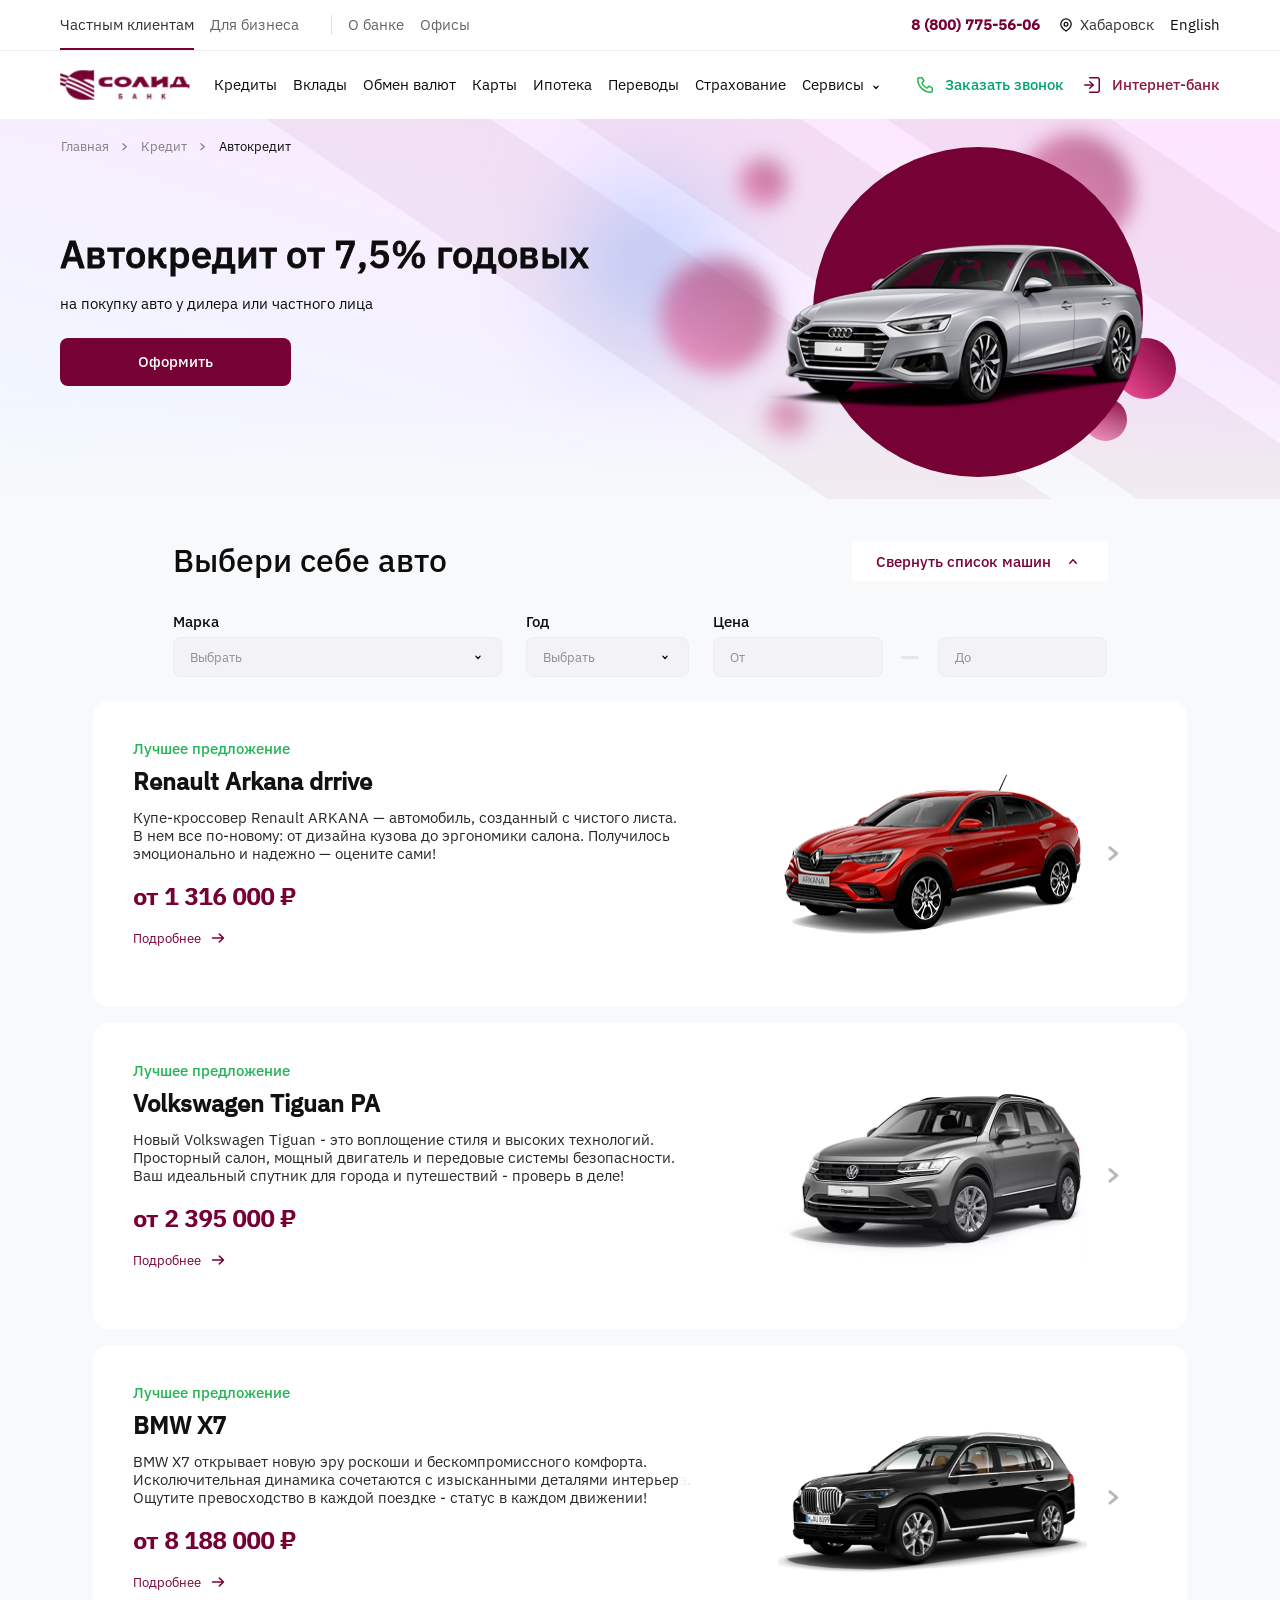
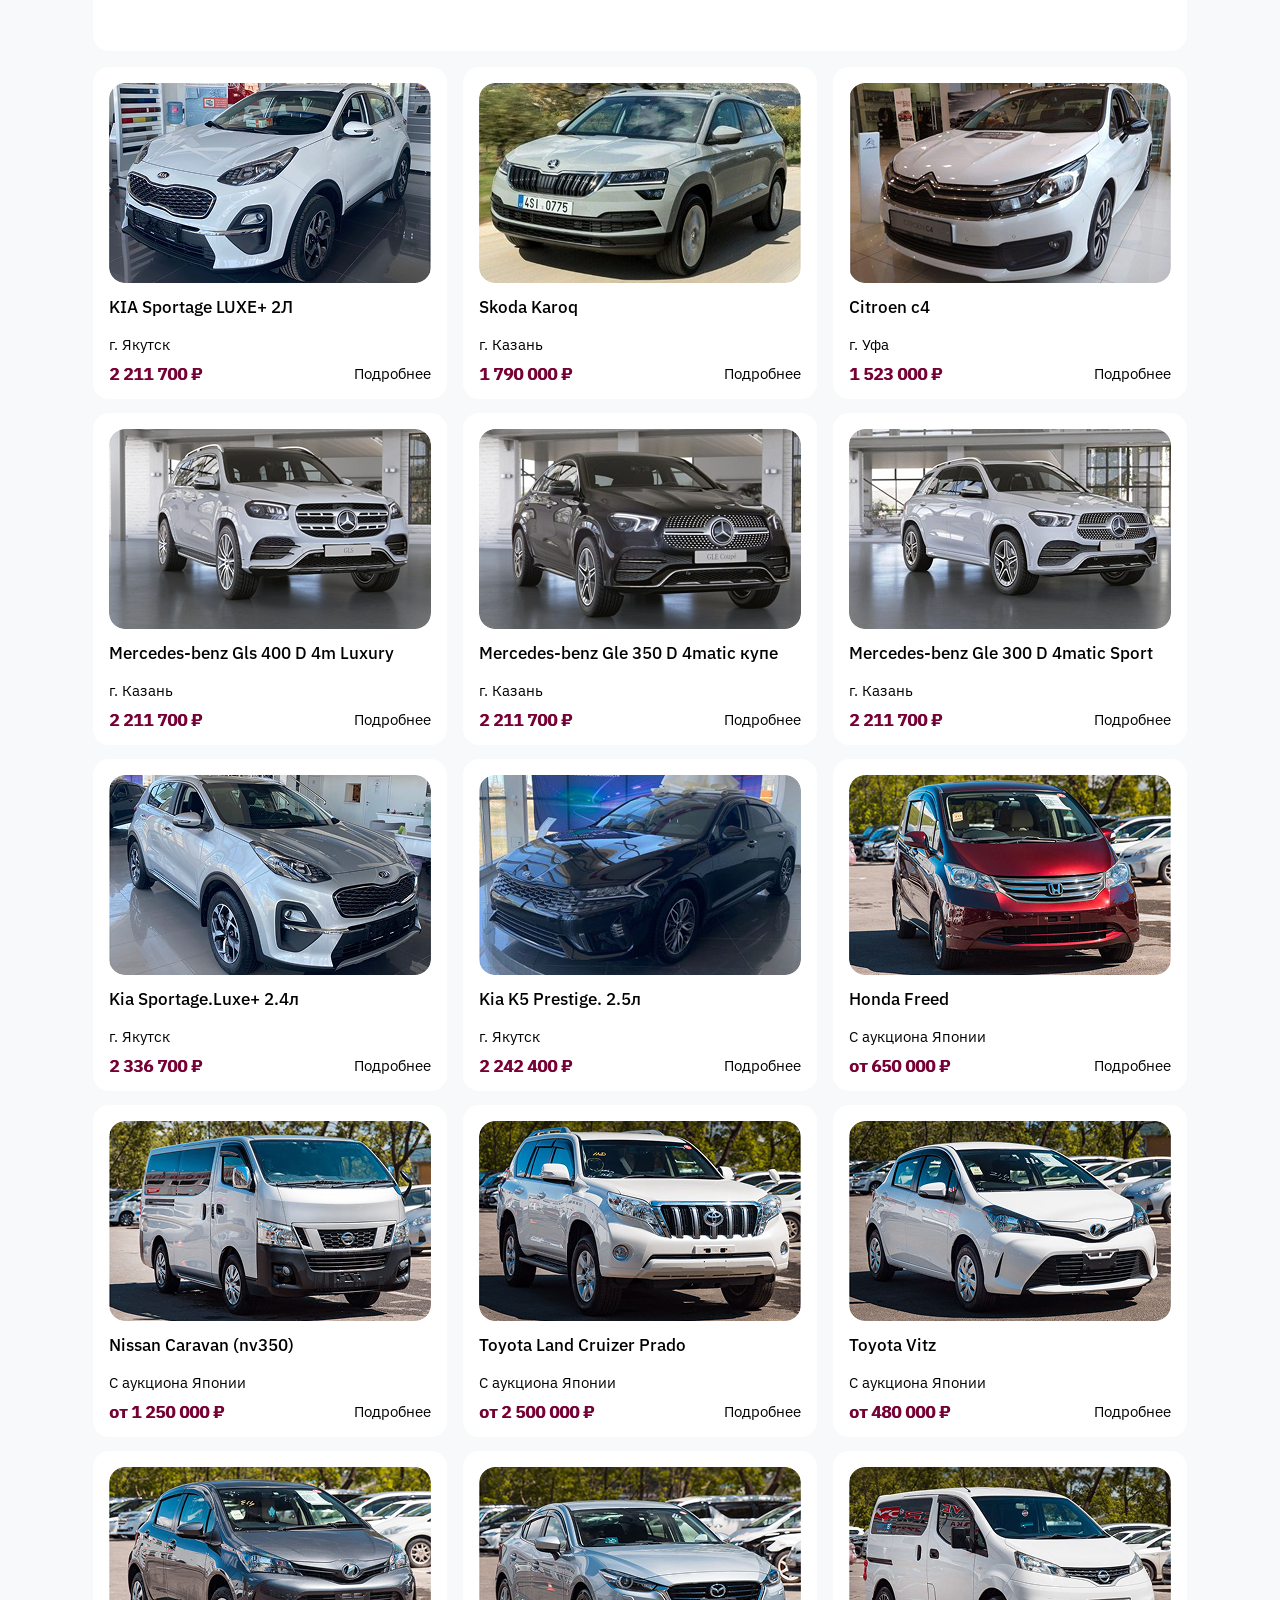
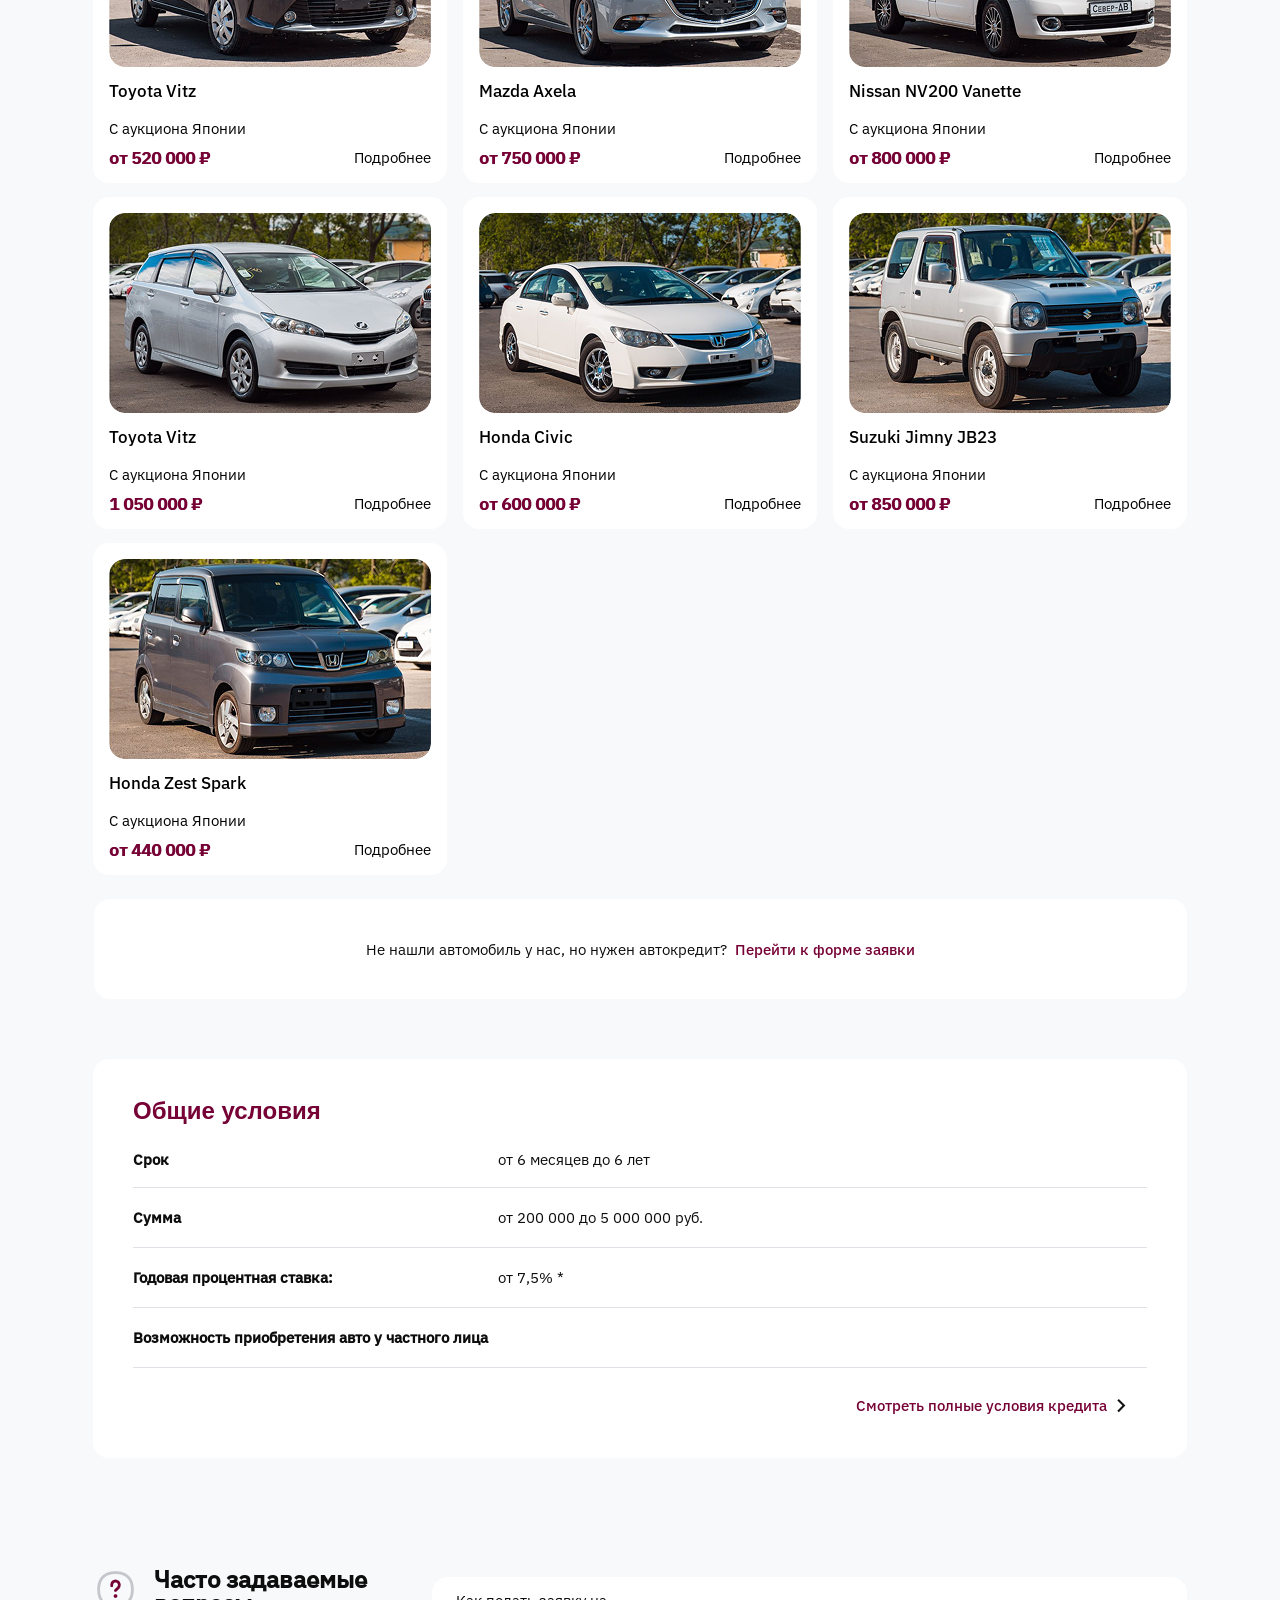
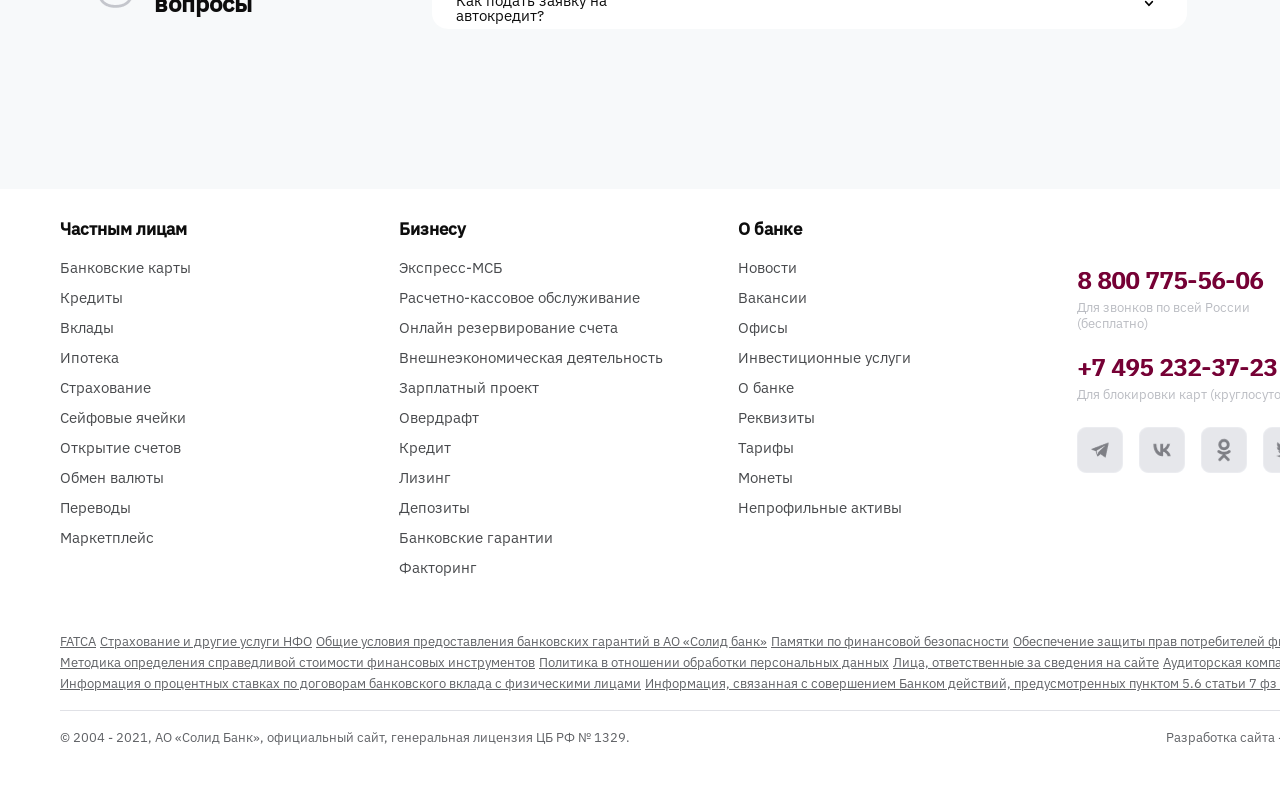
==== commit 36ffc583: "Add files via upload" ====
--- a/page/index.html
+++ b/page/index.html
@@ -358,7 +358,7 @@
                                 <p class = "car-item__city">г. Якутск</p>
                                 <div class = "car-item__footer">
                                     <span class = "car-item__price">2 211 700 ₽</span>
-                                    <a href="#" class="car-item__link">Подробнее<img src="../image/icons/Arrow.png" alt="" class="car-item__arrow"></a>
+                                    <a href="#" class="car-item__link"><span>Подробнее</span><img src="../image/icons/Arrow.png" alt="" class="car-item__arrow"></a>
                                 </div>
                             </div>
                         </article>
@@ -372,7 +372,7 @@
                                 <p class ="car-item__city">г. Казань</p>
                                 <div class = "car-item__footer">
                                     <span class = "car-item__price">1 790 000 ₽</span>
-                                    <a href="#" class="car-item__link">Подробнее<img src="../image/icons/Arrow.png" alt="" class="car-item__arrow"></a>
+                                    <a href="#" class="car-item__link"><span>Подробнее</span><img src="../image/icons/Arrow.png" alt="" class="car-item__arrow"></a>
                                 </div>
                             </div>
                         </article>
@@ -386,7 +386,7 @@
                                 <p class = "car-item__city">г. Уфа</p>
                                 <div class = "car-item__footer">
                                     <span class = "car-item__price">1 523 000 ₽</span>
-                                    <a href="#" class="car-item__link">Подробнее<img src="../image/icons/Arrow.png" alt="" class="car-item__arrow"></a>
+                                    <a href="#" class="car-item__link"><span>Подробнее</span><img src="../image/icons/Arrow.png" alt="" class="car-item__arrow"></a>
                                 </div>
                             </div>
                         </article>
@@ -400,7 +400,7 @@
                                 <p class = "car-item__city">г. Казань</p>
                                 <div class = "car-item__footer">
                                     <span class = "car-item__price">2 211 700 ₽</span>
-                                    <a href="#" class="car-item__link">Подробнее<img src="../image/icons/Arrow.png" alt="" class="car-item__arrow"></a>
+                                    <a href="#" class="car-item__link"><span>Подробнее</span><img src="../image/icons/Arrow.png" alt="" class="car-item__arrow"></a>
                                 </div>
                             </div>
                         </article>
@@ -414,7 +414,7 @@
                                 <p class = "car-item__city">г. Казань</p>
                                 <div class = "car-item__footer">
                                     <span class = "car-item__price">2 211 700 ₽</span>
-                                    <a href="#" class="car-item__link">Подробнее<img src="../image/icons/Arrow.png" alt="" class="car-item__arrow"></a>
+                                    <a href="#" class="car-item__link"><span>Подробнее</span><img src="../image/icons/Arrow.png" alt="" class="car-item__arrow"></a>
                                 </div>
                             </div>
                         </article>
@@ -428,7 +428,7 @@
                                 <p class = "car-item__city">г. Казань</p>
                                 <div class = "car-item__footer">
                                     <span class = "car-item__price">2 211 700 ₽</span>
-                                    <a href="#" class="car-item__link">Подробнее<img src="../image/icons/Arrow.png" alt="" class="car-item__arrow"></a>
+                                    <a href="#" class="car-item__link"><span>Подробнее</span><img src="../image/icons/Arrow.png" alt="" class="car-item__arrow"></a>
                                 </div>
                             </div>
                         </article>
@@ -442,7 +442,7 @@
                                 <p class = "car-item__city">г. Якутск</p>
                                 <div class = "car-item__footer">
                                     <span class = "car-item__price">2 336 700 ₽</span>
-                                    <a href="#" class="car-item__link">Подробнее<img src="../image/icons/Arrow.png" alt="" class="car-item__arrow"></a>
+                                    <a href="#" class="car-item__link"><span>Подробнее</span><img src="../image/icons/Arrow.png" alt="" class="car-item__arrow"></a>
                                 </div>
                             </div>
                         </article>
@@ -456,7 +456,7 @@
                                 <p class = "car-item__city">г. Якутск</p>
                                 <div class = "car-item__footer">
                                     <span class = "car-item__price">2 242 400 ₽</span>
-                                    <a href="#" class="car-item__link">Подробнее<img src="../image/icons/Arrow.png" alt="" class="car-item__arrow"></a>
+                                    <a href="#" class="car-item__link"><span>Подробнее</span><img src="../image/icons/Arrow.png" alt="" class="car-item__arrow"></a>
                                 </div>
                             </div>
                         </article>
@@ -470,7 +470,7 @@
                                 <p class = "car-item__city">С аукциона Японии</p>
                                 <div class = "car-item__footer">
                                     <span class = "car-item__price">от 650 000 ₽</span>
-                                    <a href="#" class="car-item__link">Подробнее<img src="../image/icons/Arrow.png" alt="" class="car-item__arrow"></a>
+                                    <a href="#" class="car-item__link"><span>Подробнее</span><img src="../image/icons/Arrow.png" alt="" class="car-item__arrow"></a>
                                 </div>
                             </div>
                         </article>
@@ -484,7 +484,7 @@
                                 <p class = "car-item__city">С аукциона Японии</p>
                                 <div class = "car-item__footer">
                                     <span class = "car-item__price">от 1 250 000 ₽</span>
-                                    <a href="#" class="car-item__link">Подробнее<img src="../image/icons/Arrow.png" alt="" class="car-item__arrow"></a>
+                                    <a href="#" class="car-item__link"><span>Подробнее</span><img src="../image/icons/Arrow.png" alt="" class="car-item__arrow"></a>
                                 </div>
                             </div>
                         </article>
@@ -498,7 +498,7 @@
                                 <p class = "car-item__city">С аукциона Японии</p>
                                 <div class = "car-item__footer">
                                     <span class = "car-item__price">от 2 500 000 ₽</span>
-                                    <a href="#" class="car-item__link">Подробнее<img src="../image/icons/Arrow.png" alt="" class="car-item__arrow"></a>
+                                    <a href="#" class="car-item__link"><span>Подробнее</span><img src="../image/icons/Arrow.png" alt="" class="car-item__arrow"></a>
                                 </div>
                             </div>
                         </article>
@@ -512,7 +512,7 @@
                                 <p class = "car-item__city">C аукциона Японии</p>
                                 <div class = "car-item__footer">
                                     <span class = "car-item__price">от 480 000 ₽</span>
-                                    <a href="#" class="car-item__link">Подробнее<img src="../image/icons/Arrow.png" alt="" class="car-item__arrow"></a>
+                                    <a href="#" class="car-item__link"><span>Подробнее</span><img src="../image/icons/Arrow.png" alt="" class="car-item__arrow"></a>
                                 </div>
                             </div>
                         </article>
@@ -526,7 +526,7 @@
                                 <p class = "car-item__city">С аукциона Японии</p>
                                 <div class = "car-item__footer">
                                     <span class = "car-item__price">от 520 000 ₽</span>
-                                    <a href="#" class="car-item__link">Подробнее<img src="../image/icons/Arrow.png" alt="" class="car-item__arrow"></a>
+                                    <a href="#" class="car-item__link"><span>Подробнее</span><img src="../image/icons/Arrow.png" alt="" class="car-item__arrow"></a>
                                 </div>
                             </div>
                         </article>
@@ -540,7 +540,7 @@
                                 <p class = "car-item__city">С аукциона Японии</p>
                                 <div class = "car-item__footer">
                                     <span class = "car-item__price">от 750 000 ₽</span>
-                                    <a href="#" class="car-item__link">Подробнее<img src="../image/icons/Arrow.png" alt="" class="car-item__arrow"></a>
+                                    <a href="#" class="car-item__link"><span>Подробнее</span><img src="../image/icons/Arrow.png" alt="" class="car-item__arrow"></a>
                                 </div>
                             </div>
                         </article>
@@ -554,7 +554,7 @@
                                 <p class = "car-item__city">С аукциона Японии</p>
                                 <div class = "car-item__footer">
                                     <span class = "car-item__price">от 800 000 ₽</span>
-                                    <a href="#" class="car-item__link">Подробнее<img src="../image/icons/Arrow.png" alt="" class="car-item__arrow"></a>
+                                    <a href="#" class="car-item__link"><span>Подробнее</span><img src="../image/icons/Arrow.png" alt="" class="car-item__arrow"></a>
                                 </div>
                             </div>
                         </article>
@@ -568,7 +568,7 @@
                                 <p class = "car-item__city">С аукциона Японии</p>
                                 <div class = "car-item__footer">
                                     <span class = "car-item__price">1 050 000 ₽</span>
-                                    <a href="#" class="car-item__link">Подробнее<img src="../image/icons/Arrow.png" alt="" class="car-item__arrow"></a>
+                                    <a href="#" class="car-item__link"><span>Подробнее</span><img src="../image/icons/Arrow.png" alt="" class="car-item__arrow"></a>
                                 </div>
                             </div>
                         </article>
@@ -582,7 +582,7 @@
                                 <p class = "car-item__city">С аукциона Японии</p>
                                 <div class = "car-item__footer">
                                     <span class = "car-item__price">от 600 000 ₽</span>
-                                    <a href="#" class="car-item__link">Подробнее<img src="../image/icons/Arrow.png" alt="" class="car-item__arrow"></a>
+                                    <a href="#" class="car-item__link"><span>Подробнее</span><img src="../image/icons/Arrow.png" alt="" class="car-item__arrow"></a>
                                 </div>
                             </div>
                         </article>
@@ -596,7 +596,7 @@
                                 <p class = "car-item__city">С аукциона Японии</p>
                                 <div class = "car-item__footer">
                                     <span class = "car-item__price">от 850 000 ₽</span>
-                                    <a href="#" class="car-item__link">Подробнее<img src="../image/icons/Arrow.png" alt="" class="car-item__arrow"></a>
+                                    <a href="#" class="car-item__link"><span>Подробнее</span><img src="../image/icons/Arrow.png" alt="" class="car-item__arrow"></a>
                                 </div>
                             </div>
                         </article>
@@ -610,7 +610,7 @@
                                 <p class = "car-item__city">С аукциона Японии</p>
                                 <div class = "car-item__footer">
                                     <span class = "car-item__price">от 440 000 ₽</span>
-                                    <a href="#" class="car-item__link">Подробнее<img src="../image/icons/Arrow.png" alt="" class="car-item__arrow"></a>
+                                    <a href="#" class="car-item__link"><span>Подробнее</span><img src="../image/icons/Arrow.png" alt="" class="car-item__arrow"></a>
                                 </div>
                             </div>
                         </article>
--- a/style/style.css
+++ b/style/style.css
@@ -64,6 +64,7 @@
 /*хедер*/
 
 .bank-header {
+    background-color: #ffffff;
     width: 100%;
     position: relative;
     z-index: 100;
@@ -117,6 +118,7 @@
 }
 
 .header-top__phone {
+    color: #760135;
     margin-right: 16px;
     font-weight: 600;
 }
@@ -345,7 +347,7 @@
     letter-spacing: 0;
     margin-bottom: 16px;
     white-space: nowrap;
-    -webkit-text-stroke: 0.6px #0D0D0D;
+    -webkit-text-stroke: 0.9px #0D0D0D;
 }
 
 .hero__subtitle {
@@ -706,6 +708,10 @@
     font-size: 14px;
 }
 
+.car-filters__select:has(option[value=""]:checked) {
+    color: #8E8E93;
+}
+
 .car-filters__arrow {
     position: absolute;
     right: 16px;
@@ -812,7 +818,7 @@
 .car-card__title {
     color: #111111;
     font-size: 24px;
-    font-weight: 500;
+    font-weight: 600;
     line-height: 100%;
     margin-bottom: 16px;
 }
@@ -831,6 +837,7 @@
     font-weight: 500;
     line-height: 100%;
     margin-bottom: 21px;
+    text-shadow: 0.8px 0 0 #760135;
 }
 
 .car-card__more {
@@ -1062,56 +1069,98 @@
 }
 
 .car-item__footer {
+    overflow: visible;
+    position: relative;
     display: flex;
     justify-content: space-between;
-    align-items: baseline;
+    align-items: center;
 }
 
 .car-item__price {
     font-family: 'IBM Plex Sans',sans-serif;
     font-weight: 500;
     font-size: 17px;
+    text-shadow: 0.8px 0 0 #760135;
     line-height: 100%;
-    color: #760135
-}
-
+    color: #760135;
+}
+
+/* Ссылка прижата к правому краю */
 .car-item__link {
     font-family: 'IBM Plex Sans', sans-serif;
     font-size: 15px;
     color: #000;
     text-decoration: none;
-    display: flex;
+    position: relative;
+    display: inline-flex;
     align-items: center;
-    position: relative;
-    transition: color 0.3s ease;
-}
-
+    gap: 4px;
+    margin-left: auto;
+    white-space: nowrap;
+    width: 100px;
+    justify-content: flex-end;
+}
+
+/* Текст "Подробнее" внутри span — исчезает при ховере */
+.car-item__link span {
+    display: inline-block;
+    opacity: 1;
+    transition: opacity 0.25s ease;
+}
+
+/* Стрелка скрыта по умолчанию, абсолютно позиционирована справа */
 .car-item__arrow {
+    position: absolute;
+    right: 0;
+    top: 50%;
+    transform: translateY(-50%);
+    width: 16px;
+    height: 16px;
     opacity: 0;
-    transform: translateX(-10px);
-    transition: all 0.3s ease;
-}
-
-.car-item__link::after{
+    transition: opacity 0.3s ease;
+}
+
+/* ::before — "Подробнее" появляется СЛЕВА от стрелки с задержкой */
+.car-item__link::before {
+    content: 'Подробнее';
+    font-family: 'IBM Plex Sans', sans-serif;
+    font-size: 15px;
+    color: #760135;
+    position: absolute;
+    right: 20px;
+    top: 50%;
+    transform: translateY(-50%);
+    white-space: nowrap;
+    opacity: 0;
+    transition: opacity 0.15s ease;
+    pointer-events: none;
+}
+
+.car-item__link::after {
     display: none;
 }
 
+/* Ховер: старый текст быстро исчезает, потом появляются новый текст и стрелка */
 .car-item:hover .car-item__link,
 .car-item.is-touched .car-item__link {
-    color:#760135
-}
-
-.car-item:hover .car-item__link::after,
-.car-item.is-touched .car-item__link::after{
+}
+
+.car-item:hover .car-item__link span,
+.car-item.is-touched .car-item__link span {
+    opacity: 0;
+    transition: opacity 0.15s ease;
+}
+
+.car-item:hover .car-item__link::before,
+.car-item.is-touched .car-item__link::before {
     opacity: 1;
-    margin-left: 8px;
-    transform: translateX(0);
+    transition: opacity 0.15s ease;
 }
 
 .car-item:hover .car-item__arrow,
 .car-item.is-touched .car-item__arrow {
     opacity: 1;
-    transform: translateX(8px);
+    transition: opacity 0.15s ease;
 }
 
 .loan-cta {
@@ -1192,7 +1241,7 @@
 
 .conditions__label{
     font-family: 'IBM Plex Sans', sans-serif;
-    font-weight: 500;
+    font-weight: 600;
     font-size: 15px;
     line-height: 100%;
     color: #0d0d0d;
@@ -1434,8 +1483,9 @@
     font-size: 24px;
     line-height: 100%;
     text-decoration: none;
-    color: #000;
+    color: #760135;
     display: block;
+    text-shadow: 0.8px 0 0 #760135;
 }
 
 .footer-contacts__phone--accent{
@@ -1464,6 +1514,15 @@
     display: flex;
     align-items: center;
     justify-content: center;
+}
+
+.footer-apps__item img{
+    display: block;
+    width: 100%;
+    height: 100%;
+    object-fit: contain;
+    transform: scale(1.5);
+
 }
 
 .footer__secondary {
@@ -2163,11 +2222,14 @@
     }
 
     .car-card__title {
+        font-weight: 500;
+        text-shadow: 0.5px 0 0 #111111;
         font-size: 20px;
         margin-bottom: 12px;
     }
 
     .car-card__price {
+        font-weight: 500;
         font-size: 20px;
         margin-bottom: 16px;
     }
@@ -2200,9 +2262,9 @@
     }
 
     .slider-btn {
-        top: 60px;
-        width: 20px;
-        height: 20px;
+        top: 100px;
+        width: 24px;
+        height: 24px;
         opacity: 1;
     }
 
@@ -2212,19 +2274,19 @@
     }
 
     .slider-btn__img {
-        transform: scale(1.0);
+        transform: scale(1.5);
     }
 
     .slider-btn__img--mirror {
-        transform: scale(1.0) scaleX(-1);
+        transform: scale(1.4) scaleX(-1);
     }
 
     .slider-btn--prev {
-        left: 4px;
+        left: 25px;
     }
 
     .slider-btn--next {
-        right: 4px;
+        right: 25px;
     }
 
     .car-card__visual::before,
@@ -2372,7 +2434,7 @@
     }
 
     .footer {
-        margin-top: 0;
+        margin-top: -50px;
     }
 
     .footer__container {
@@ -2557,6 +2619,7 @@
         margin: 0 auto;
         overflow: hidden;
         position: relative;
+        background: linear-gradient(to top left, #e7a0e1, #d2ebf0);
     }
     .hero__container {
         min-height: 450px;
@@ -2664,12 +2727,12 @@
     .hero__line--2 { top: -160px; left: 180px; }
     .hero__line--3 { top: -160px; left: 40px; }
 
-    .hero__circle--d1 { width: 28px; height: 28px; top: 24px; left: 24px; }
-    .hero__circle--d2 { width: 70px; height: 70px; top: 110px; left: -20px; }
-    .hero__circle--d3 { width: 26px; height: 26px; top: 220px; left: 50px; }
+    .hero__circle--d1 { width: 28px; height: 28px; top: 15px; left: 24px; }
+    .hero__circle--d2 { width: 70px; height: 70px; top: 80px; left: -25px; }
+    .hero__circle--d3 { width: 26px; height: 26px; top: 180px; left: 50px; }
     .hero__circle--d4 { width: 70px; height: 70px; top: 10px; left: 50%; right: auto; transform: translateX(70px); }
-    .hero__circle--d5 { width: 40px; height: 40px; top: 180px; left: 50%; right: auto; transform: translateX(110px); }
-    .hero__circle--d6 { width: 28px; height: 28px; top: 230px; left: 50%; right: auto; transform: translateX(80px); }
+    .hero__circle--d5 { width: 40px; height: 40px; top: 120px; left: 51%; right: auto; transform: translateX(110px); }
+    .hero__circle--d6 { width: 28px; height: 28px; top: 160px; left: 55%; right: auto; transform: translateX(80px); }
 
     .cars-catalog {
         padding: 0 16px;
@@ -2834,6 +2897,14 @@
     .footer-info__dev {
         font-size: 12px;
     }
+
+    .footer-info__copyright{
+        margin-top: 24px;
+    }
+    .footer-info__dev{
+        margin-top: 16px;
+        margin-bottom: 24px;
+    }
 }
 
 @media (max-width: 480px) {
@@ -2885,14 +2956,15 @@
         height: 24px;
         opacity: 1;
     }
+    
     .car-card .slider-btn .slider-btn__img {
         filter: none;
         width: 11.53px;
         height: 6.21px;
-        transform: scale(1);
+        transform: scale(2.0);
     }
     .car-card .slider-btn .slider-btn__img--mirror {
-        transform: scale(1) scaleX(-1);
+        transform: scale(2.0) scaleX(-1);
     }
     .car-card .slider-btn--hidden {
         opacity: 0;
@@ -2978,14 +3050,16 @@
     }
     .hero__content {
         padding-left: 16px;
-        padding-top: 24px;
+        padding-top: 65px;
         padding-bottom: 16px;
         max-width: 100%;
     }
     .hero__title {
-        font-size: 26px;
+        font-size: 25px;
+        font-weight: 600;
     }
     .hero__subtitle {
+        margin-top: -20px;
         font-size: 13px;
         margin-bottom: 16px;
     }
@@ -3018,8 +3092,10 @@
         transform: translate(-50%, -50%);
     }
     .breadcrumb {
+        display: flex;
         left: 16px;
         font-size: 11px;
+        top: 16px;
     }
     .car-selection__header {
         padding-left: 16px;
@@ -3043,7 +3119,7 @@
         flex: 1 1 calc(60% - 4px);
     }
     .car-offers {
-        padding: 0 16px;
+        padding: 0;
     }
     .car-card {
         flex-direction: column;
@@ -3058,7 +3134,7 @@
         width: 100%;
         order: -1;
         margin-right: 0;
-        height: 180px;
+        height: auto;
     }
     .car-card__slider-wrapper {
         width: 100%;
@@ -3066,7 +3142,7 @@
     }
     .car-card__slide img {
         width: 220px;
-        height: 130px;
+        height: 280px;
         object-fit: contain;
     }
     .car-card__content {
@@ -3123,7 +3199,7 @@
         padding: 16px 0;
     }
     .footer-contacts__phone {
-        font-size: 18px;
+        font-size: 30px;
     }
     .footer-apps__item {
         width: 46px;
@@ -3157,7 +3233,7 @@
     font-weight: 400;
     font-size: 14px;
     line-height: 1.2;
-    color: #1A1A1A;
+    color: #760135;
     text-decoration: none;
     white-space: nowrap;
 }
@@ -3169,6 +3245,7 @@
 }
 
 @media (max-width: 480px) {
+    
     .header-actions-row {
         display: block;
         width: 100%;
@@ -3182,9 +3259,6 @@
     .header-actions-row__link {
         font-size: 13px;
     }
-}
-
-@media (max-width: 480px) {
     .hero__car-wrapper {
         left: -20px;
     }
@@ -3192,8 +3266,11 @@
         left: calc(50% + 20px);
     }
     .hero__car {
-        left: calc(50% + 10px);
-    }
+        left: calc(47%);
+    }
+    .hero__line--1 { left: -30px; }
+    .hero__line--2 { left: -30px; }
+    .hero__line--3 { left: -30px; }
 
     .car-selection__header {
         flex-direction: column;
@@ -3237,9 +3314,9 @@
     .car-card,
     .car-card--best {
         flex-direction: column;
-        width: 324px;
-        max-width: 100%;
-        height: 328px;
+        width: 100%;
+        max-width: calc(100% - 32px);
+        height: auto;
         min-height: 328px;
         margin-left: auto;
         margin-right: auto;
@@ -3249,7 +3326,7 @@
     .car-card--best .car-card__visual {
         order: 1;
         width: 100%;
-        height: 150px;
+        height: 190px;
         position: relative;
         top: auto;
         left: auto;
@@ -3258,11 +3335,11 @@
     }
     .car-card--best .car-card__slider-wrapper {
         width: 100%;
-        height: 140px;
+        height: 180px;
     }
     .car-card--best .car-card__slide img {
-        width: 220px;
-        height: 130px;
+        width: 80%;
+        height: 80%;
         object-fit: contain;
     }
     .car-card--best .car-card__content {
@@ -3277,18 +3354,19 @@
     }
     .car-card--best .car-card__badge {
         margin-bottom: 8px;
-        font-size: 13px;
+        font-size: 15px;
     }
     .car-card--best .car-card__title {
-        font-weight: 600;
+        font-weight: 500;
         margin-top: 0;
         margin-bottom: 8px;
-        font-size: 18px;
+        font-size: 25px;
         line-height: 22px;
+        white-space: nowrap;
     }
     .car-card--best .car-card__price {
         margin-bottom: 8px;
-        font-size: 18px;
+        font-size: 23px;
         line-height: 22px;
     }
 
@@ -3309,6 +3387,7 @@
         width: 100%;
         max-width: none;
         padding: 12px;
+        margin: 0 auto;
     }
     .car-item__image-wrapper {
         height: 220px;
@@ -3345,12 +3424,12 @@
     }
 
     .hero__lines-container {
-        left: 0;
+        left: -10;
         right: 0;
     }
-    .hero__line--1 { top: -260px; }
-    .hero__line--2 { top: -180px; }
-    .hero__line--3 { top: -100px; }
+    .hero__line--1 { top: 190px; }
+    .hero__line--2 { top: -30px; }
+    .hero__line--3 { top: -240px; }
 
     .header-main__container {
         padding: 0 16px;
@@ -3382,6 +3461,10 @@
     }
     .header-actions-row__item:last-child {
         margin-left: auto;
+    }
+    /* Интернет-банк жирнее */
+    .header-actions-row__item:last-child .header-actions-row__link {
+        font-weight: 700;
     }
 
     .cars-show-all {
@@ -3391,3 +3474,87 @@
         text-align: center;
     }
 }
+/* Мобильная строка навигации под хедером */
+.mobile-nav-row {
+    display: none;
+}
+
+@media (max-width: 480px) {
+    .mobile-nav-row {
+        display: block;
+        width: 100%;
+        background: #FFFFFF;
+        border-bottom: 1px solid #F0F1F4;
+        overflow-x: auto;
+        -webkit-overflow-scrolling: touch;
+        scrollbar-width: none;
+    }
+    .mobile-nav-row::-webkit-scrollbar {
+        display: none;
+    }
+    .mobile-nav-row__list {
+        display: flex;
+        list-style: none;
+        padding: 0 16px;
+        margin: 0;
+        gap: 0;
+        white-space: nowrap;
+    }
+    .mobile-nav-row__item {}
+    .mobile-nav-row__link {
+        display: block;
+        padding: 12px 14px;
+        font-family: 'IBM Plex Sans', sans-serif;
+        font-size: 14px;
+        font-weight: 400;
+        color: #484A4D;
+        text-decoration: none;
+        white-space: nowrap;
+    }
+    .mobile-nav-row__link--active {
+        color: #760135;
+        font-weight: 500;
+        box-shadow: inset 0 -2px 0 #760135;
+    }
+}
+
+/* Навигация внутри мобильного мини-баннера */
+.header-actions-row__nav {
+    display: none;
+}
+
+@media (max-width: 480px) {
+    .header-actions-row__nav {
+        display: block;
+        border-top: 1px solid #F0F1F4;
+        overflow-x: auto;
+        -webkit-overflow-scrolling: touch;
+        scrollbar-width: none;
+    }
+    .header-actions-row__nav::-webkit-scrollbar {
+        display: none;
+    }
+    .header-actions-row__nav-list {
+        display: flex;
+        list-style: none;
+        padding: 0 16px;
+        margin: 0;
+        white-space: nowrap;
+        gap: 0;
+    }
+    .header-actions-row__nav-link {
+        display: block;
+        padding: 10px 14px;
+        font-family: 'IBM Plex Sans', sans-serif;
+        font-size: 14px;
+        font-weight: 400;
+        color: #484A4D;
+        text-decoration: none;
+        white-space: nowrap;
+    }
+    .header-actions-row__nav-link--active {
+        color: #760135;
+        font-weight: 500;
+        box-shadow: inset 0 -2px 0 #760135;
+    }
+}
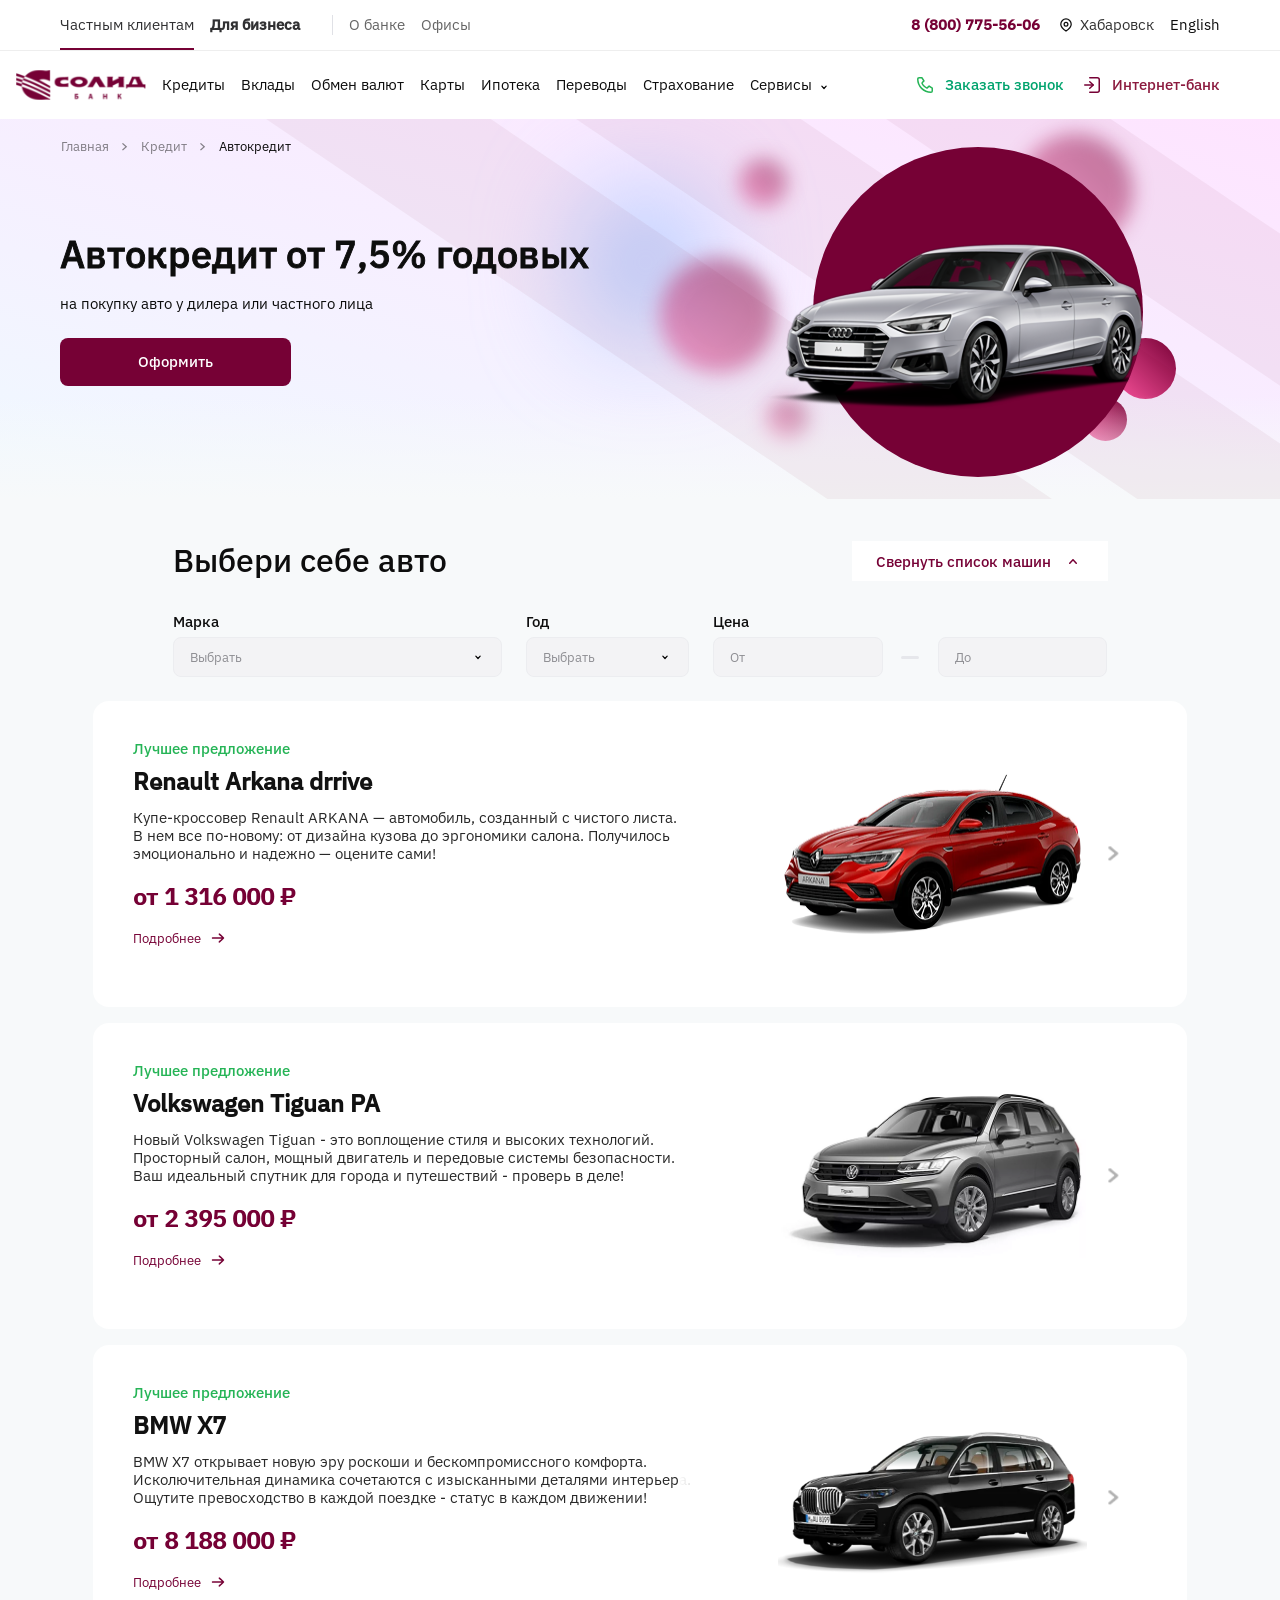
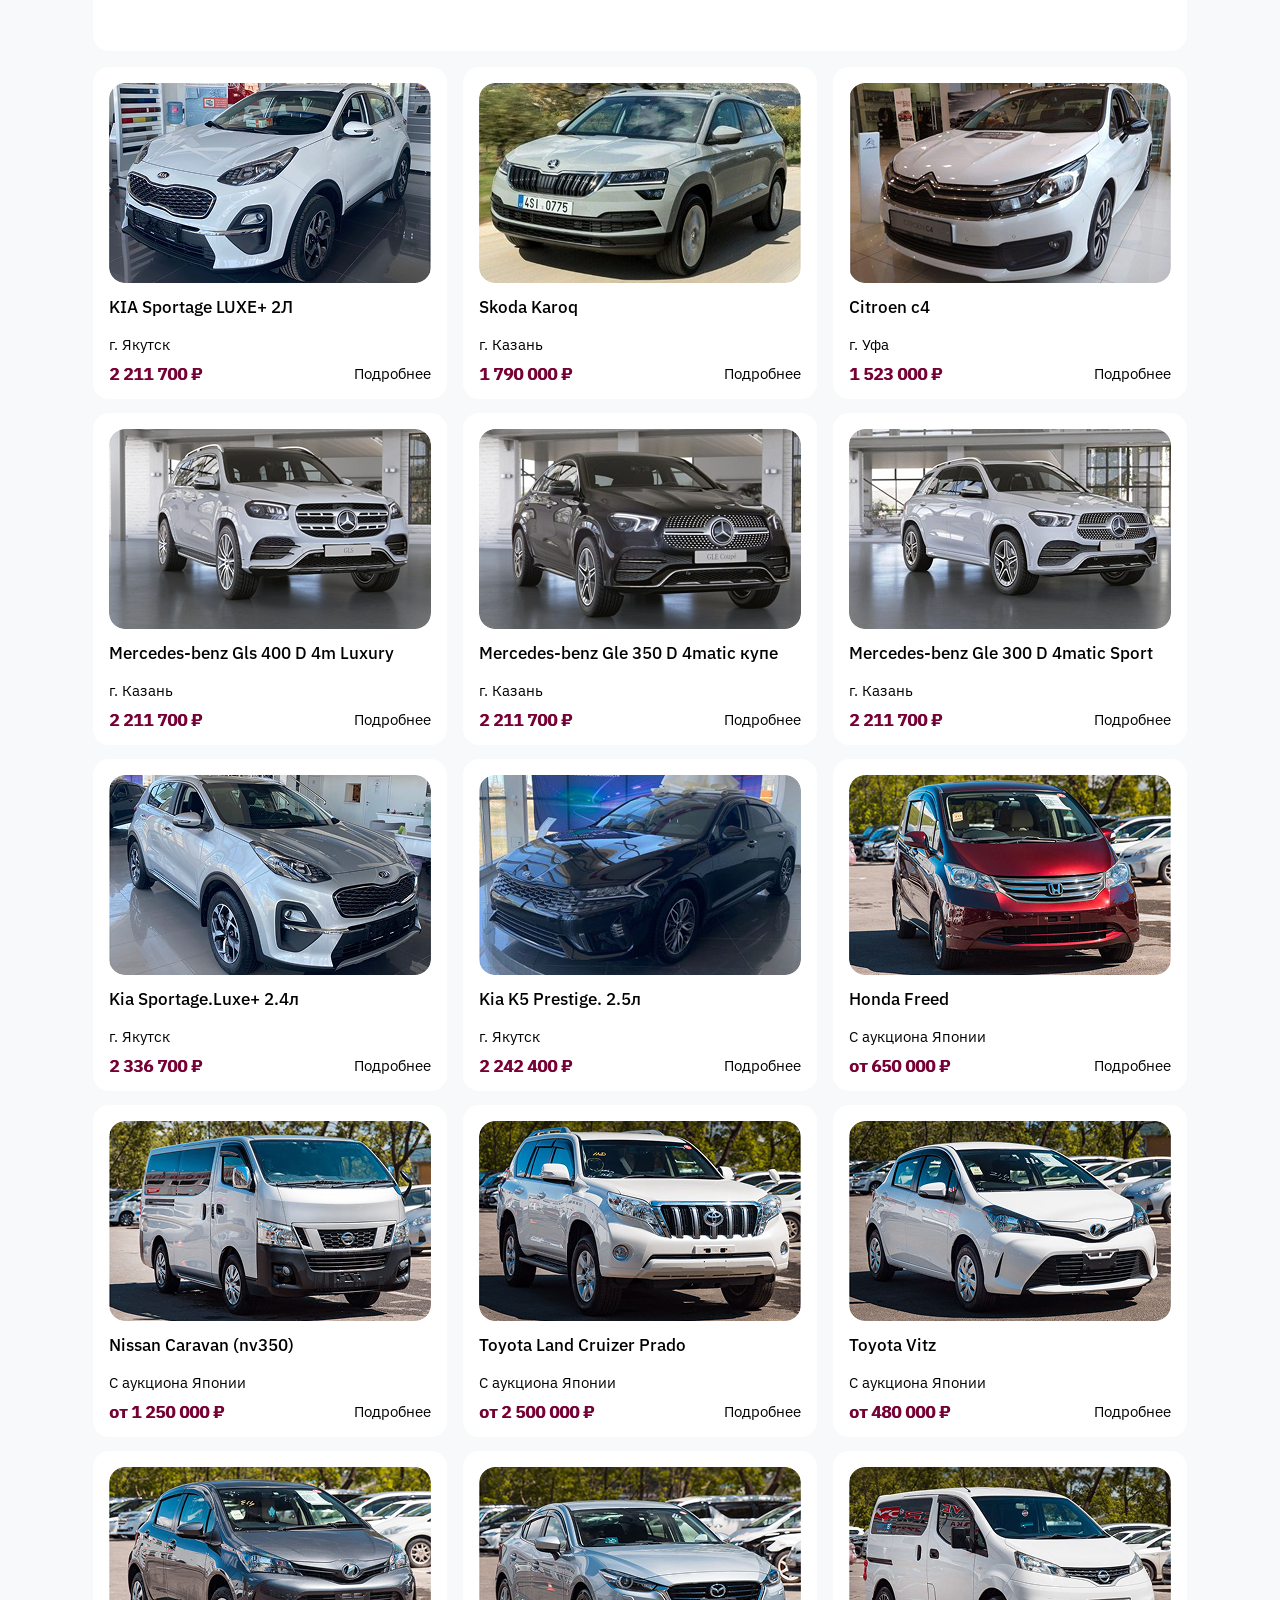
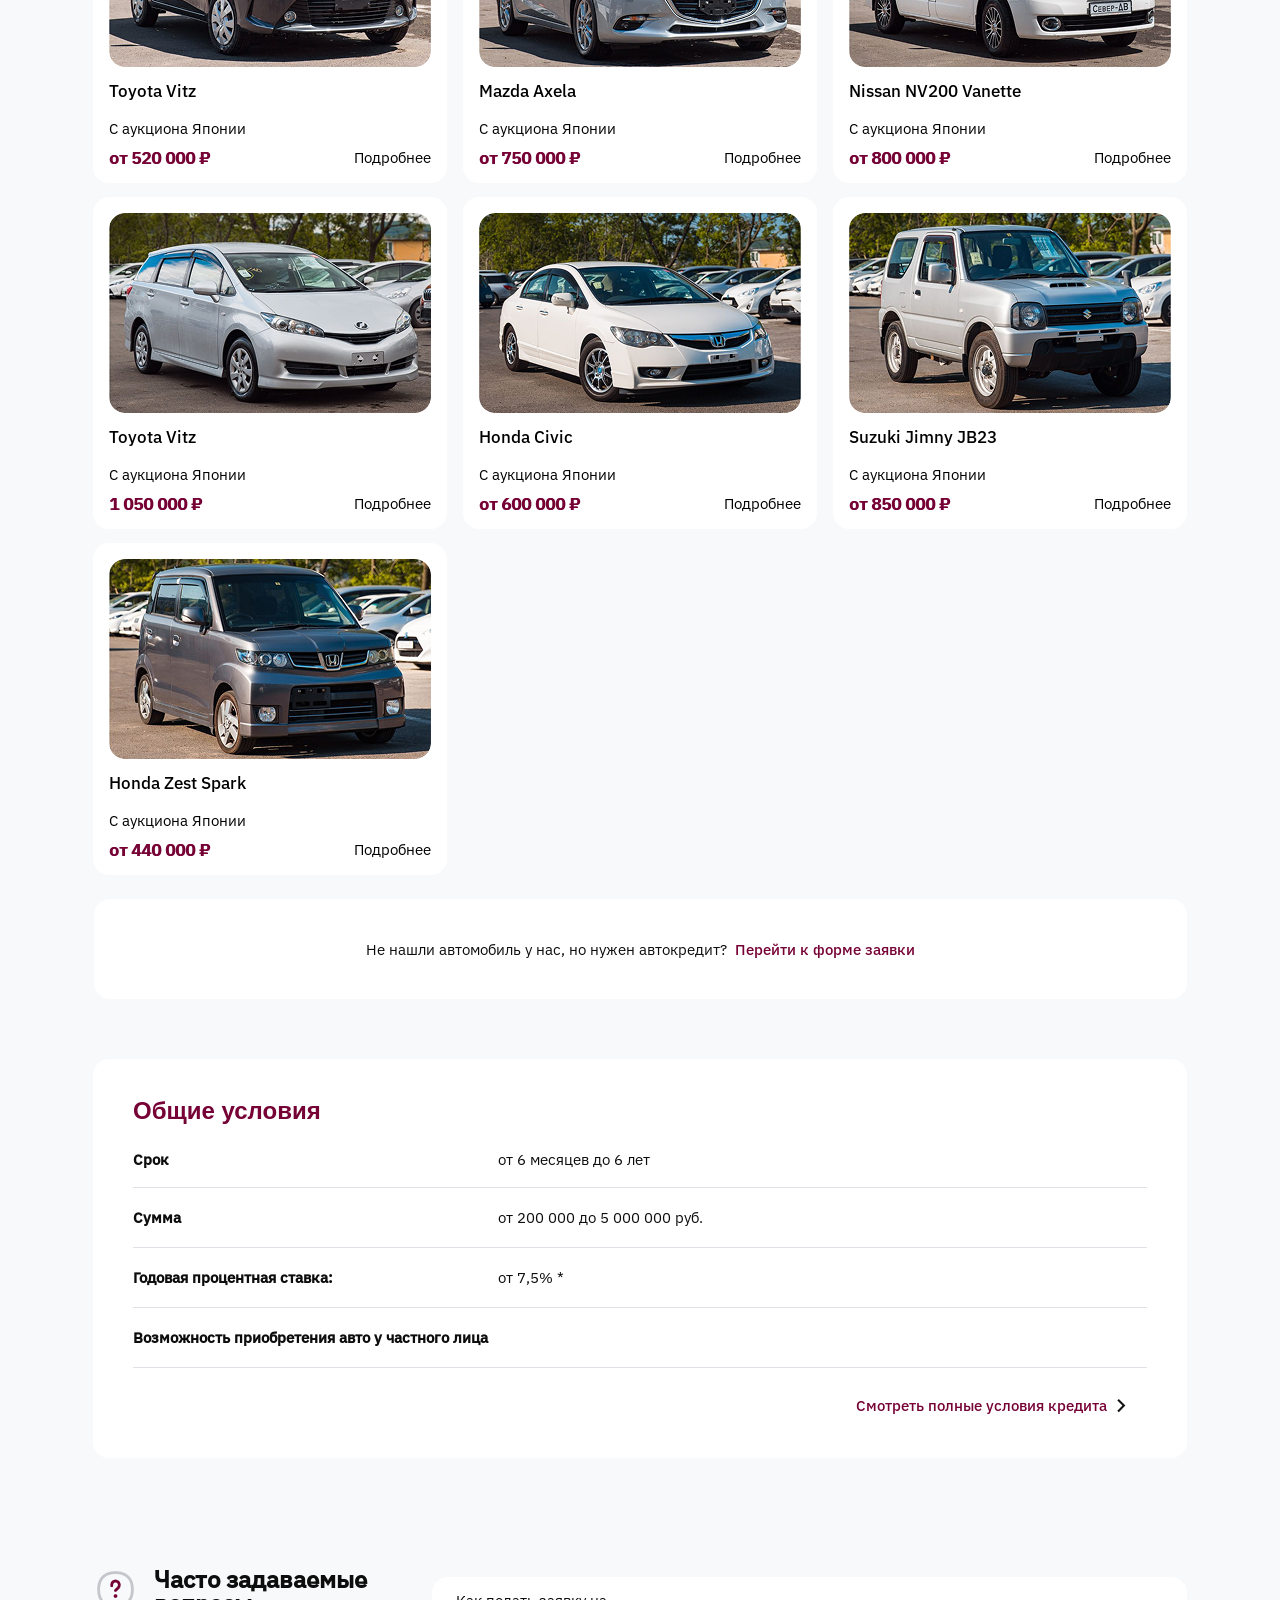
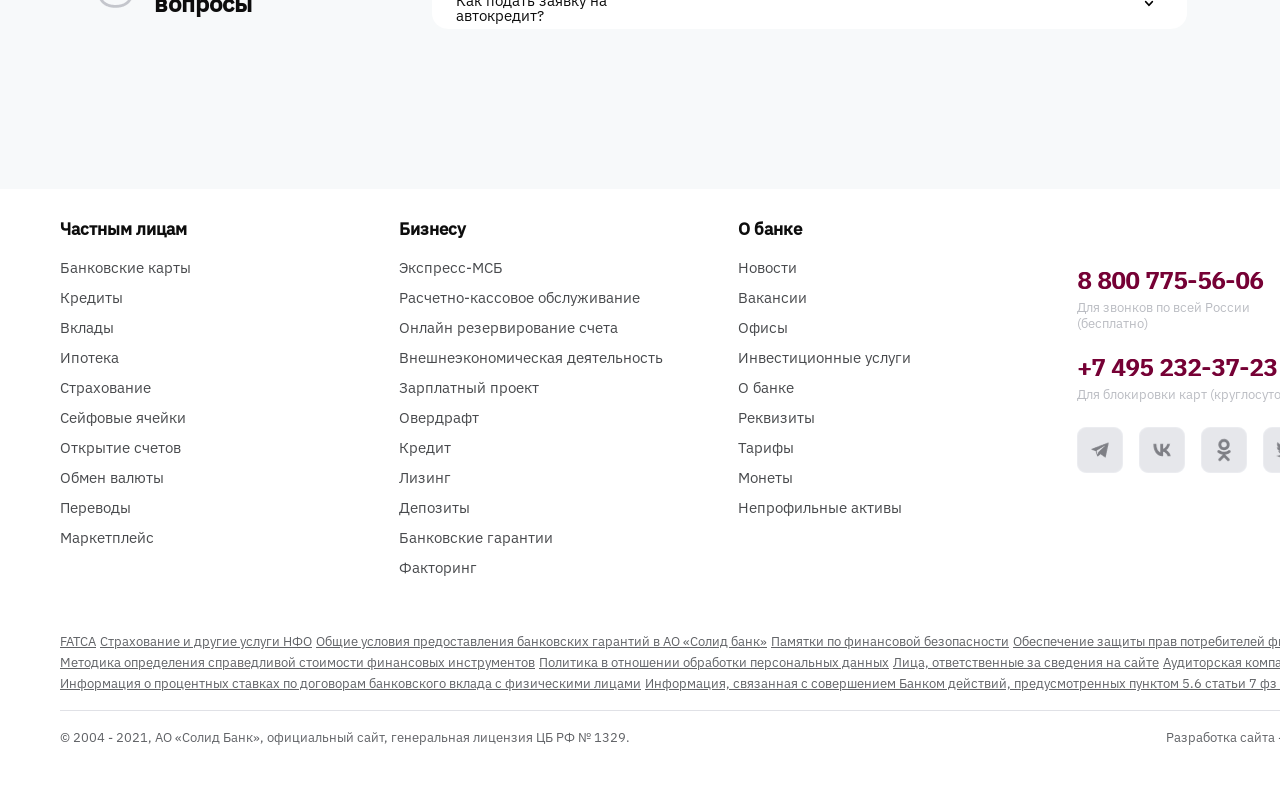
==== commit 7267be04: "Add files via upload" ====
--- a/page/index.html
+++ b/page/index.html
@@ -16,7 +16,7 @@
 
                     <nav class="header-top__nav">
                         <a href = "#" class = "header-top__link header-top__link--active">Частным клиентам</a>
-                        <a href = "#" class = "header-top__link">Для бизнеса</a>
+                        <a href = "#" class = "header-top__link header-top__link--business">Для бизнеса</a>
                         <span class = "header-top__separator">|</span>
                         <a href = "#" class = "header-top__link">О банке</a>
                         <a href = "#" class = "header-top__link">Офисы</a>
--- a/style/style.css
+++ b/style/style.css
@@ -30,6 +30,11 @@
     color: #333;
     background-color: #F7F9FA;
     -webkit-font-smoothing: antialiased; /* Добавила для сглаживания букв */
+    overflow-x: hidden;
+}
+
+html {
+    overflow-x: hidden;
 }
 
 a {
@@ -99,6 +104,11 @@
     color: #313133;
     font-weight: 400;
     box-shadow: inset 0 -2px 0 #760135;
+}
+
+.header-top__link--business {
+    font-weight: 600;
+    color: #313133;
 }
 
 .header-top__separator {
@@ -147,13 +157,13 @@
 }
 
 .header-main__container {
-    padding: 0 60px 0 60px;
+    padding: 0 60px 0 16px;
     display: flex;
     align-items: center;
 }
 
 .header-main__logo {
-    margin: 19px 24px 19px 0;
+    margin: 19px 16px 19px 0;
 }
 
 .logo__img {
@@ -280,7 +290,7 @@
 }
 
 .breadcrumb__link:hover {
-    color:760135;
+    color: #760135;
 }
 
 .breadcrumb__arrow {
@@ -314,11 +324,10 @@
 
 .hero__body {
     display: flex;
-    align-items: center;
+    align-items: flex-start;
     justify-content: space-between;
     width: 100%;
     flex: 1;
-    align-items: flex-start;
 }
 
 .hero__container {
@@ -342,9 +351,8 @@
     font-size: 38px;
     font-weight: 500;
     color: #0D0D0D;
-    letter-spacing: -0.2em;
+    letter-spacing: 0;
     line-height: 1.2;
-    letter-spacing: 0;
     margin-bottom: 16px;
     white-space: nowrap;
     -webkit-text-stroke: 0.9px #0D0D0D;
@@ -1882,8 +1890,9 @@
         overflow-x: auto;
         -webkit-overflow-scrolling: touch;
         background: #fff;
+        border-top: 1px solid #E0E1E6;
         border-bottom: 1px solid #E0E1E6;
-        padding-left: 16px;
+        padding-left: 0;
         padding-right: 0;
         padding-top: 10px;
         padding-bottom: 10px;
@@ -1893,7 +1902,7 @@
     }
 
     .header-nav-row__container {
-        padding: 0;
+        padding: 0 0 0 16px;
         margin: 0;
         width: auto;
     }
@@ -1929,7 +1938,7 @@
         flex-shrink: 0;
     }
 
-    .header-nav-row .main-menu__item:nth-child(n+7) {
+    .header-nav-row .main-menu__item:nth-child(n+9) {
         display: none;
     }
 
@@ -2411,14 +2420,24 @@
     .faq__container {
         width: 100%;
         height: auto;
-        flex-wrap: wrap;
+        flex-direction: column;
         gap: 16px;
+    }
+
+    .faq__icon {
+        display: none;
     }
 
     .faq__title {
         width: auto;
         height: auto;
         font-size: 20px;
+    }
+
+    .faq__details {
+        margin-left: 0;
+        margin-top: 0;
+        width: 100%;
     }
 
     .faq__item {
@@ -2557,7 +2576,7 @@
     }
 }
 
-@media (max-width: 480px) {
+@media (max-width: 360px) {
 
     .header-main__actions .actions__item {
         display: none;
@@ -2570,7 +2589,14 @@
         -webkit-overflow-scrolling: touch;
         border-bottom: 1px solid #F2F2F2;
     }
-    .header-nav-row,
+    .header-nav-row {
+        padding-left: 0;
+        padding-right: 0;
+        margin-left: 0;
+        margin-right: 0;
+        max-width: 100%;
+        width: 100%;
+    }
     .header-nav-row__container {
         padding-left: 16px;
         padding-right: 0;
@@ -2601,7 +2627,7 @@
         flex-shrink: 0;
         display: flex;
     }
-    .header-nav-row .main-menu__item:nth-child(n+6) {
+    .header-nav-row .main-menu__item:nth-child(n+9) {
         display: none;
     }
     .header-nav-row .main-menu__item.main-menu__item--more {
@@ -2907,7 +2933,7 @@
     }
 }
 
-@media (max-width: 480px) {
+@media (max-width: 360px) {
 
     .mobile-menu__nav {
         margin-top: 24px;
@@ -3036,12 +3062,14 @@
     }
 }
 
-@media (max-width: 480px) {
+@media (max-width: 360px) {
     .header-top__container,
     .header-main__container {
         padding: 0 16px;
     }
-    .header-nav-row,
+    .header-nav-row {
+        padding-left: 0;
+    }
     .header-nav-row__container {
         padding-left: 16px;
     }
@@ -3055,8 +3083,11 @@
         max-width: 100%;
     }
     .hero__title {
-        font-size: 25px;
-        font-weight: 600;
+        font-size: 28px;
+        font-weight: 500;
+        text-shadow: 0 0 0.8px #0D0D0D;
+        weight: 314px;
+        white-space: normal;
     }
     .hero__subtitle {
         margin-top: -20px;
@@ -3071,6 +3102,15 @@
     .hero__visual {
         right: auto;
         width: 100%;
+        overflow: hidden;
+    }
+    .hero {
+        overflow: hidden;
+        height: 450px;
+        max-width: 100%;
+    }
+    .hero__line {
+        display: none;
     }
     .hero__car-wrapper {
         width: 270px;
@@ -3078,17 +3118,17 @@
         top: -30px;
     }
     .hero__car {
-        width: 330px;
+        width: 280px;
         max-width: none;
         left: 50%;
         top: 50%;
         transform: translate(-50%, -50%);
     }
     .hero__circle--main {
-        width: 270px;
-        height: 270px;
+        width: 216px;
+        height: 216px;
         left: 50%;
-        top: 50%;
+        top: 144px;
         transform: translate(-50%, -50%);
     }
     .breadcrumb {
@@ -3244,7 +3284,7 @@
     color: #760135;
 }
 
-@media (max-width: 480px) {
+@media (max-width: 360px) {
     
     .header-actions-row {
         display: block;
@@ -3253,8 +3293,11 @@
         border-top: 1px solid #F0F1F4;
     }
     .header-actions-row__container {
-        padding: 10px 16px;
+        height: 56px;
+        padding: 0 16px;
         gap: 20px;
+        display: flex;
+        align-items: center;
     }
     .header-actions-row__link {
         font-size: 13px;
@@ -3280,8 +3323,10 @@
         padding-right: 16px;
     }
     .car-selection__title {
-        font-size: 36px;
+        font-size: 28px;
         line-height: 1.1;
+        width: 268px;
+        height: 36px;
     }
     .car-selection__toggle {
         order: 2;
@@ -3424,7 +3469,7 @@
     }
 
     .hero__lines-container {
-        left: -10;
+        left: -10px;
         right: 0;
     }
     .hero__line--1 { top: 190px; }
@@ -3443,8 +3488,9 @@
     }
 
     .header-actions-row__container {
+        height: 56px;
+        padding: 0 16px;
         gap: 24px;
-        padding: 12px 16px;
         justify-content: space-between;
     }
     .header-actions-row__link {
@@ -3452,8 +3498,8 @@
         font-weight: 500;
     }
     .header-actions-row__icon {
-        width: 18px;
-        height: 18px;
+        width: 22px;
+        height: 22px;
     }
     .header-actions-row__item:first-child .header-actions-row__link {
         color: #10B981;
@@ -3461,10 +3507,11 @@
     }
     .header-actions-row__item:last-child {
         margin-left: auto;
+        padding-right: 16px;
     }
     /* Интернет-банк жирнее */
     .header-actions-row__item:last-child .header-actions-row__link {
-        font-weight: 700;
+        font-weight: 400;
     }
 
     .cars-show-all {
@@ -3479,7 +3526,7 @@
     display: none;
 }
 
-@media (max-width: 480px) {
+@media (max-width: 360px) {
     .mobile-nav-row {
         display: block;
         width: 100%;
@@ -3523,7 +3570,7 @@
     display: none;
 }
 
-@media (max-width: 480px) {
+@media (max-width: 360px) {
     .header-actions-row__nav {
         display: block;
         border-top: 1px solid #F0F1F4;
